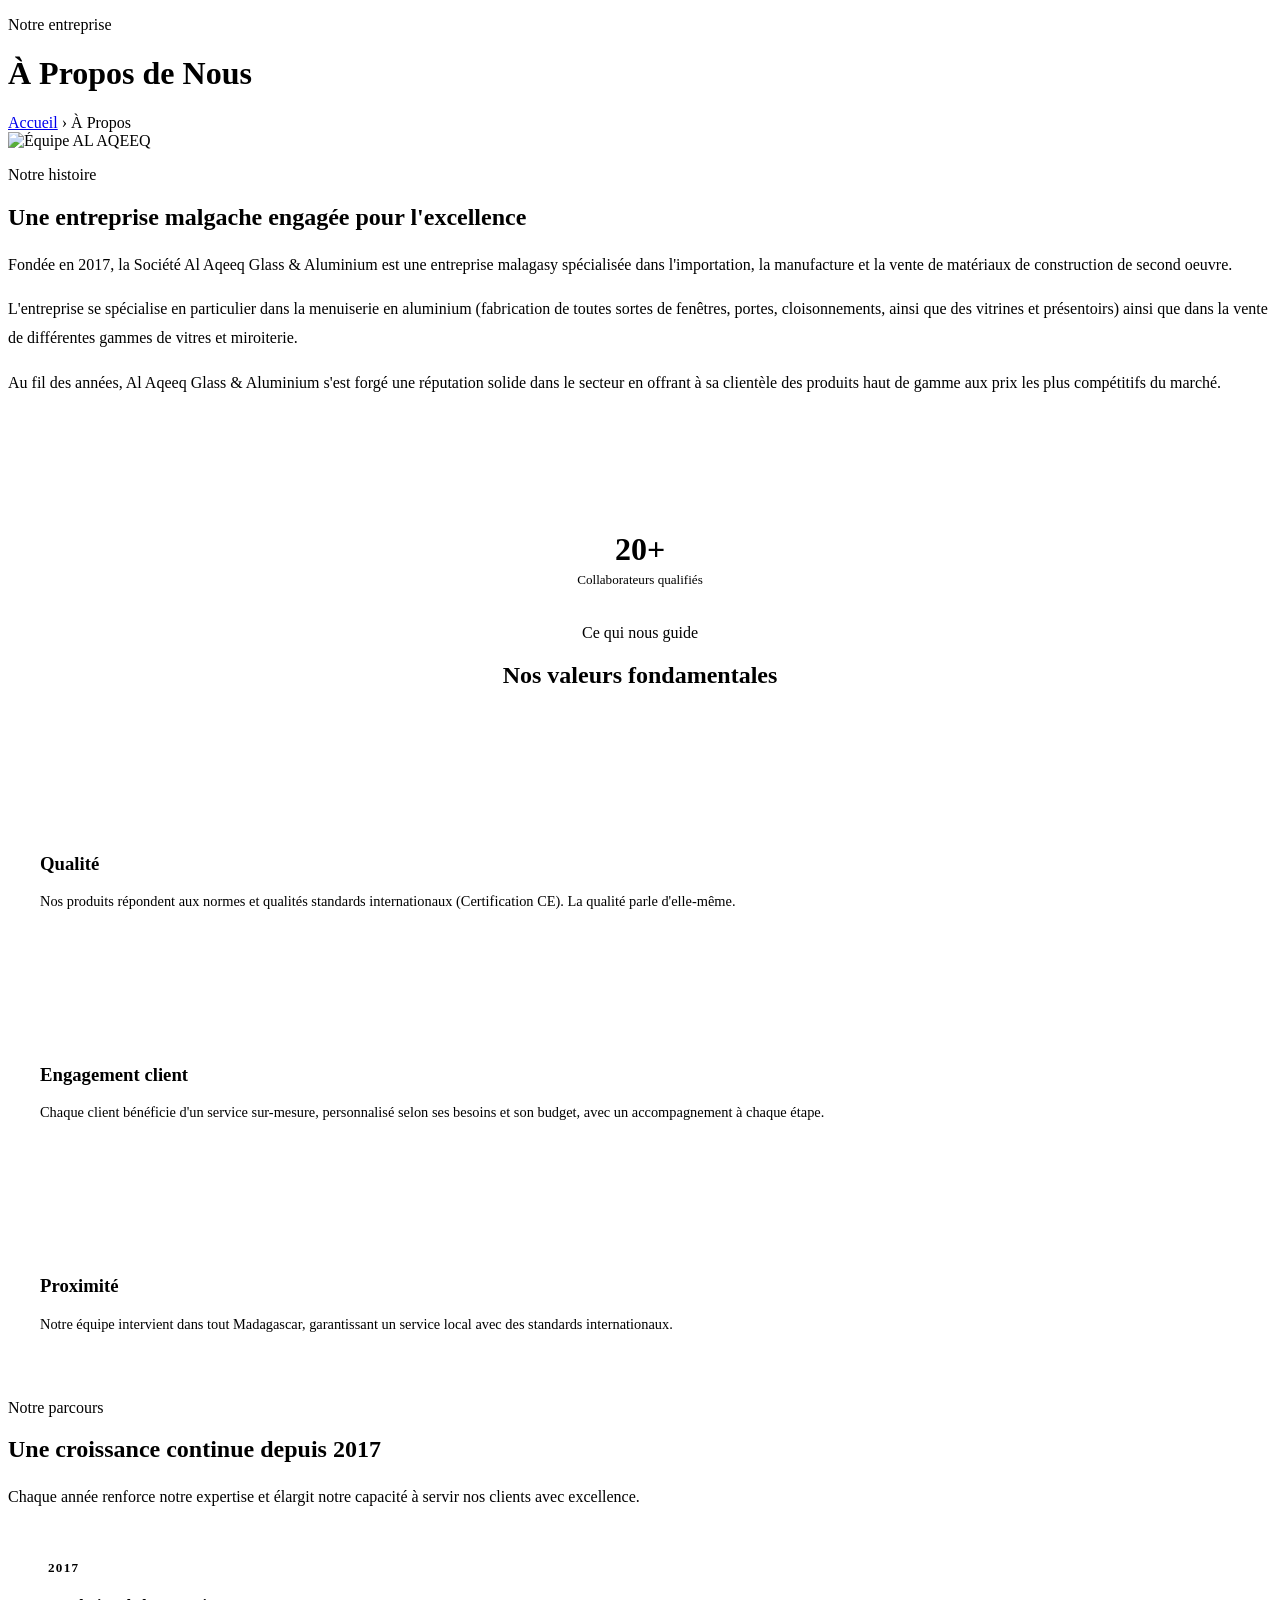
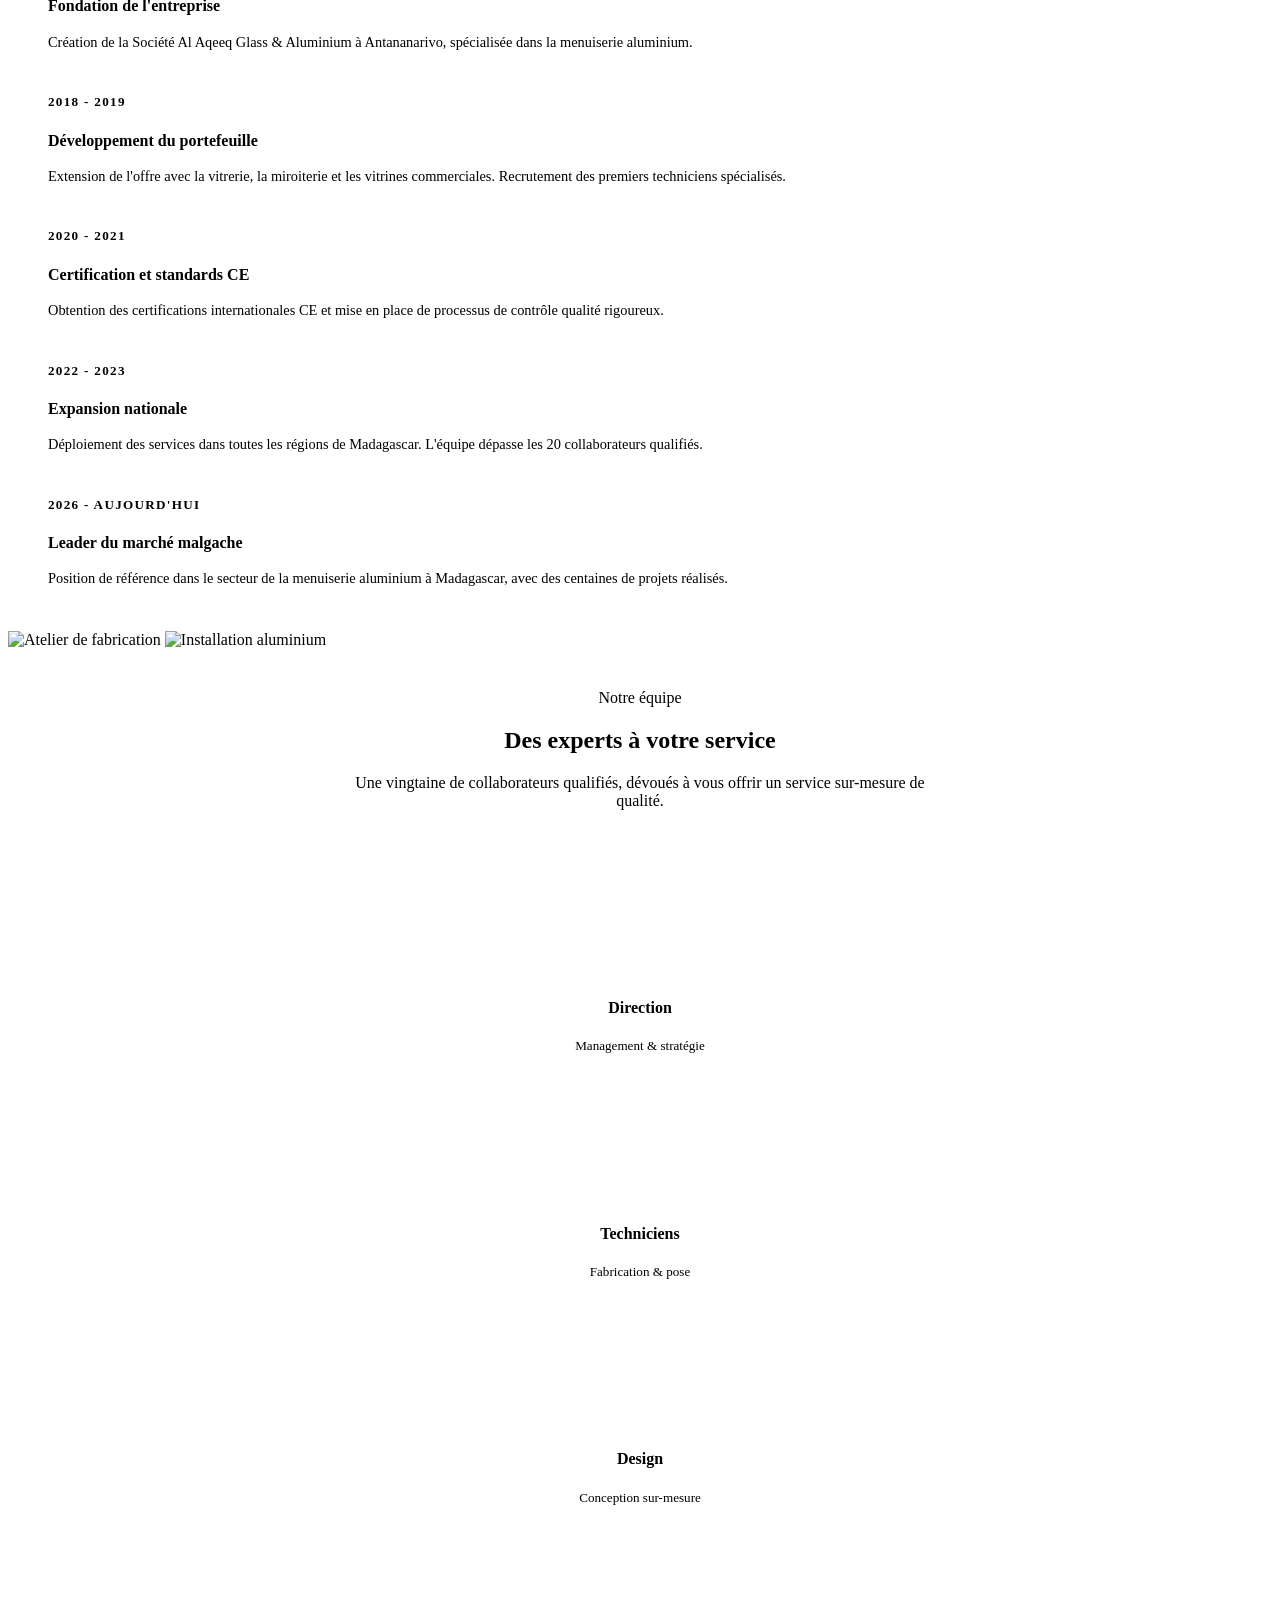
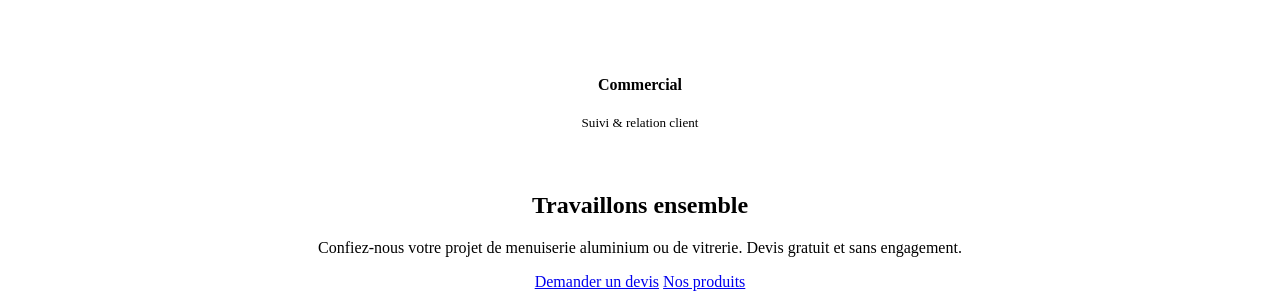
==== apropos.html @ a7a893ad "Add files via upload" ====
<!DOCTYPE html>
<html lang="fr">
<head>
  <meta charset="UTF-8">
  <meta name="viewport" content="width=device-width, initial-scale=1.0">
  <meta name="description" content="AL AQEEQ Glass & Aluminium - Notre histoire, notre équipe et notre expertise depuis 2017 à Madagascar.">
  <title>À Propos - AL AQEEQ Glass & Aluminium</title>
  <link rel="icon" type="image/webp" href="images/logo.webp">
  <style>
    .timeline { position:relative; padding-left: 40px; margin-top: 48px; }
    .timeline::before { content:''; position:absolute; left:12px; top:0; bottom:0; width:2px; background:linear-gradient(to bottom, var(--cyan), var(--navy)); }
    .timeline-item { position:relative; margin-bottom:40px; }
    .timeline-dot { position:absolute; left:-34px; top:4px; width:16px; height:16px; border-radius:50%; background:var(--cyan); border:3px solid var(--white); box-shadow:0 0 0 3px var(--cyan); }
    .timeline-year { font-family:var(--font-main); font-weight:800; font-size:.82rem; color:var(--cyan); letter-spacing:.1em; text-transform:uppercase; margin-bottom:6px; }
    .timeline-h { font-family:var(--font-main); font-weight:700; color:var(--navy); margin-bottom:8px; }
    .timeline-p { font-size:.9rem; color:var(--grey-steel); line-height:1.7; }

    .value-card { background:var(--white); border-radius:var(--r-lg); padding:32px; border:1px solid var(--grey-al); transition:var(--transition); }
    .value-card:hover { transform:translateY(-6px); box-shadow:var(--shadow-lg); border-color:transparent; }
    .value-icon { width:52px; height:52px; border-radius:var(--r-md); background:linear-gradient(135deg,var(--cyan),var(--navy)); display:flex; align-items:center; justify-content:center; margin-bottom:20px; }
    .value-icon svg { width:24px; height:24px; color:white; stroke:white; }

    .team-card { text-align:center; padding:28px 20px; background:var(--white); border-radius:var(--r-lg); border:1px solid var(--grey-al); transition:var(--transition); }
    .team-card:hover { transform:translateY(-6px); box-shadow:var(--shadow-md); }
    .team-avatar { width:80px; height:80px; border-radius:50%; background:linear-gradient(135deg,var(--cyan),var(--navy)); display:flex; align-items:center; justify-content:center; margin:0 auto 16px; }
    .team-avatar svg { width:36px; height:36px; stroke:white; }
  </style>
</head>
<body>
<div id="navbar-placeholder"></div>

<!-- Page Banner -->
<div class="page-banner">
  <div class="container">
    <p class="section-tag" style="color:var(--cyan);">Notre entreprise</p>
    <h1 class="page-banner-title">À Propos de Nous</h1>
    <nav class="breadcrumb" aria-label="Fil d'Ariane">
      <a href="index.html">Accueil</a>
      <span>&#8250;</span>
      <span>À Propos</span>
    </nav>
  </div>
</div>

<!-- Introduction -->
<section class="section section-light">
  <div class="container">
    <div class="about-grid">
      <div data-animate>
        <img
          src="https://images.unsplash.com/photo-1600585154340-be6161a56a0c?w=800&q=80"
          alt="Équipe AL AQEEQ"
          class="about-main-img"
          style="height:460px;object-position:center center;"
        >
      </div>
      <div data-animate data-animate-delay="2">
        <p class="section-tag">Notre histoire</p>
        <h2 class="section-title">Une entreprise malgache engagée pour l'excellence</h2>
        <p style="color:var(--grey-steel);line-height:1.8;margin-bottom:16px;">
          Fondée en 2017, la Société Al Aqeeq Glass &amp; Aluminium est une entreprise malagasy spécialisée dans l'importation, la manufacture et la vente de matériaux de construction de second oeuvre.
        </p>
        <p style="color:var(--grey-steel);line-height:1.8;margin-bottom:16px;">
          L'entreprise se spécialise en particulier dans la menuiserie en aluminium (fabrication de toutes sortes de fenêtres, portes, cloisonnements, ainsi que des vitrines et présentoirs) ainsi que dans la vente de différentes gammes de vitres et miroiterie.
        </p>
        <p style="color:var(--grey-steel);line-height:1.8;">
          Au fil des années, Al Aqeeq Glass &amp; Aluminium s'est forgé une réputation solide dans le secteur en offrant à sa clientèle des produits haut de gamme aux prix les plus compétitifs du marché.
        </p>
        <div class="stats-mini-grid">
          <div style="padding:20px;background:linear-gradient(135deg,var(--cyan),var(--navy));border-radius:var(--r-md);text-align:center;color:white;">
            <div style="font-family:var(--font-main);font-size:2rem;font-weight:800;">2017</div>
            <div style="font-size:.82rem;opacity:.8;margin-top:4px;">Année de création</div>
          </div>
          <div style="padding:20px;background:var(--grey-light);border-radius:var(--r-md);text-align:center;">
            <div style="font-family:var(--font-main);font-size:2rem;font-weight:800;color:var(--navy);">20+</div>
            <div style="font-size:.82rem;color:var(--grey-steel);margin-top:4px;">Collaborateurs qualifiés</div>
          </div>
        </div>
      </div>
    </div>
  </div>
</section>

<!-- Valeurs -->
<section class="section section-white">
  <div class="container">
    <div style="text-align:center;max-width:600px;margin:0 auto 60px;" data-animate>
      <p class="section-tag">Ce qui nous guide</p>
      <h2 class="section-title">Nos valeurs fondamentales</h2>
    </div>
    <div class="values-grid">
      <div class="value-card" data-animate data-animate-delay="1">
        <div class="value-icon">
          <svg viewBox="0 0 24 24" fill="none" stroke-width="2"><path d="M12 22s8-4 8-10V5l-8-3-8 3v7c0 6 8 10 8 10z"/></svg>
        </div>
        <h3 style="font-family:var(--font-main);font-weight:700;color:var(--navy);margin-bottom:10px;">Qualité</h3>
        <p style="font-size:.9rem;color:var(--grey-steel);line-height:1.7;">Nos produits répondent aux normes et qualités standards internationaux (Certification CE). La qualité parle d'elle-même.</p>
      </div>
      <div class="value-card" data-animate data-animate-delay="2">
        <div class="value-icon">
          <svg viewBox="0 0 24 24" fill="none" stroke-width="2"><path d="M17 21v-2a4 4 0 0 0-4-4H5a4 4 0 0 0-4 4v2"/><circle cx="9" cy="7" r="4"/><path d="M23 21v-2a4 4 0 0 0-3-3.87"/><path d="M16 3.13a4 4 0 0 1 0 7.75"/></svg>
        </div>
        <h3 style="font-family:var(--font-main);font-weight:700;color:var(--navy);margin-bottom:10px;">Engagement client</h3>
        <p style="font-size:.9rem;color:var(--grey-steel);line-height:1.7;">Chaque client bénéficie d'un service sur-mesure, personnalisé selon ses besoins et son budget, avec un accompagnement à chaque étape.</p>
      </div>
      <div class="value-card" data-animate data-animate-delay="3">
        <div class="value-icon">
          <svg viewBox="0 0 24 24" fill="none" stroke-width="2"><circle cx="12" cy="12" r="10"/><path d="M2 12h20M12 2a15.3 15.3 0 0 1 4 10 15.3 15.3 0 0 1-4 10 15.3 15.3 0 0 1-4-10 15.3 15.3 0 0 1 4-10z"/></svg>
        </div>
        <h3 style="font-family:var(--font-main);font-weight:700;color:var(--navy);margin-bottom:10px;">Proximité</h3>
        <p style="font-size:.9rem;color:var(--grey-steel);line-height:1.7;">Notre équipe intervient dans tout Madagascar, garantissant un service local avec des standards internationaux.</p>
      </div>
    </div>
  </div>
</section>

<!-- Timeline -->
<section class="section section-light">
  <div class="container">
    <div class="timeline-section-grid">
      <div data-animate>
        <p class="section-tag">Notre parcours</p>
        <h2 class="section-title">Une croissance continue depuis 2017</h2>
        <p style="color:var(--grey-steel);line-height:1.8;">Chaque année renforce notre expertise et élargit notre capacité à servir nos clients avec excellence.</p>
        <div class="timeline">
          <div class="timeline-item">
            <div class="timeline-dot"></div>
            <p class="timeline-year">2017</p>
            <h4 class="timeline-h">Fondation de l'entreprise</h4>
            <p class="timeline-p">Création de la Société Al Aqeeq Glass &amp; Aluminium à Antananarivo, spécialisée dans la menuiserie aluminium.</p>
          </div>
          <div class="timeline-item">
            <div class="timeline-dot"></div>
            <p class="timeline-year">2018 - 2019</p>
            <h4 class="timeline-h">Développement du portefeuille</h4>
            <p class="timeline-p">Extension de l'offre avec la vitrerie, la miroiterie et les vitrines commerciales. Recrutement des premiers techniciens spécialisés.</p>
          </div>
          <div class="timeline-item">
            <div class="timeline-dot"></div>
            <p class="timeline-year">2020 - 2021</p>
            <h4 class="timeline-h">Certification et standards CE</h4>
            <p class="timeline-p">Obtention des certifications internationales CE et mise en place de processus de contrôle qualité rigoureux.</p>
          </div>
          <div class="timeline-item">
            <div class="timeline-dot"></div>
            <p class="timeline-year">2022 - 2023</p>
            <h4 class="timeline-h">Expansion nationale</h4>
            <p class="timeline-p">Déploiement des services dans toutes les régions de Madagascar. L'équipe dépasse les 20 collaborateurs qualifiés.</p>
          </div>
          <div class="timeline-item">
            <div class="timeline-dot" style="background:var(--orange);box-shadow:0 0 0 3px var(--orange);"></div>
            <p class="timeline-year">2026 - Aujourd'hui</p>
            <h4 class="timeline-h">Leader du marché malgache</h4>
            <p class="timeline-p">Position de référence dans le secteur de la menuiserie aluminium à Madagascar, avec des centaines de projets réalisés.</p>
          </div>
        </div>
      </div>
      <div data-animate data-animate-delay="2">
        <img
          src="https://images.unsplash.com/photo-1600607687939-ce8a6c25118c?w=800&q=80"
          alt="Atelier de fabrication"
          style="width:100%;height:400px;object-fit:cover;border-radius:var(--r-lg);box-shadow:var(--shadow-lg);margin-bottom:24px;"
        >
        <img
          src="https://images.unsplash.com/photo-1603796846097-bee99e4a601f?w=800&q=80"
          alt="Installation aluminium"
          style="width:100%;height:280px;object-fit:cover;border-radius:var(--r-lg);box-shadow:var(--shadow-lg);"
        >
      </div>
    </div>
  </div>
</section>

<!-- Team -->
<section class="section section-white">
  <div class="container">
    <div style="text-align:center;max-width:600px;margin:0 auto 60px;" data-animate>
      <p class="section-tag">Notre équipe</p>
      <h2 class="section-title">Des experts à votre service</h2>
      <p class="section-sub" style="margin:0 auto;">Une vingtaine de collaborateurs qualifiés, dévoués à vous offrir un service sur-mesure de qualité.</p>
    </div>
    <div class="team-grid">
      <div class="team-card" data-animate data-animate-delay="1">
        <div class="team-avatar"><svg viewBox="0 0 24 24" fill="none" stroke-width="2"><circle cx="12" cy="8" r="4"/><path d="M4 20c0-4 3.6-7 8-7s8 3 8 7"/></svg></div>
        <h4 style="font-family:var(--font-main);font-weight:700;color:var(--navy);">Direction</h4>
        <p style="font-size:.82rem;color:var(--grey-steel);">Management &amp; stratégie</p>
      </div>
      <div class="team-card" data-animate data-animate-delay="2">
        <div class="team-avatar" style="background:linear-gradient(135deg,var(--orange),#e06f00);"><svg viewBox="0 0 24 24" fill="none" stroke="white" stroke-width="2"><rect x="2" y="3" width="20" height="14" rx="2"/><line x1="8" y1="21" x2="16" y2="21"/><line x1="12" y1="17" x2="12" y2="21"/></svg></div>
        <h4 style="font-family:var(--font-main);font-weight:700;color:var(--navy);">Techniciens</h4>
        <p style="font-size:.82rem;color:var(--grey-steel);">Fabrication &amp; pose</p>
      </div>
      <div class="team-card" data-animate data-animate-delay="3">
        <div class="team-avatar" style="background:linear-gradient(135deg,var(--gold),#d9a200);"><svg viewBox="0 0 24 24" fill="none" stroke="white" stroke-width="2"><path d="M12 20h9"/><path d="M16.5 3.5a2.121 2.121 0 0 1 3 3L7 19l-4 1 1-4L16.5 3.5z"/></svg></div>
        <h4 style="font-family:var(--font-main);font-weight:700;color:var(--navy);">Design</h4>
        <p style="font-size:.82rem;color:var(--grey-steel);">Conception sur-mesure</p>
      </div>
      <div class="team-card" data-animate data-animate-delay="4">
        <div class="team-avatar" style="background:linear-gradient(135deg,var(--mint),#5cc9a7);"><svg viewBox="0 0 24 24" fill="none" stroke="white" stroke-width="2.5" stroke-linecap="round" stroke-linejoin="round"><path d="M20 21v-2a4 4 0 0 0-4-4H8a4 4 0 0 0-4 4v2"/><circle cx="12" cy="7" r="4"/><polyline points="16 11 18 13 22 9"/></svg></div>
        <h4 style="font-family:var(--font-main);font-weight:700;color:var(--navy);">Commercial</h4>
        <p style="font-size:.82rem;color:var(--grey-steel);">Suivi &amp; relation client</p>
      </div>
    </div>
  </div>
</section>

<!-- CTA -->
<div class="cta-band">
  <div class="container" style="text-align:center;">
    <h2 class="cta-title" data-animate>Travaillons ensemble</h2>
    <p class="cta-sub" data-animate>Confiez-nous votre projet de menuiserie aluminium ou de vitrerie. Devis gratuit et sans engagement.</p>
    <div class="cta-actions" data-animate>
      <a href="contact.html" class="btn btn-primary">Demander un devis</a>
      <a href="produits.html" class="btn btn-outline-dark">Nos produits</a>
    </div>
  </div>
</div>

<div id="footer-placeholder"></div>

  <script>
/* ============================================================
   AL AQEEQ - Nav & Footer Injection v2
   ============================================================ */

/* SVG icons for WhatsApp social */
const WA_ICON = `<svg viewBox="0 0 24 24"><path d="M17.472 14.382c-.297-.149-1.758-.867-2.03-.967-.273-.099-.471-.148-.67.15-.197.297-.767.966-.94 1.164-.173.199-.347.223-.644.075-.297-.15-1.255-.463-2.39-1.475-.883-.788-1.48-1.761-1.653-2.059-.173-.297-.018-.458.13-.606.134-.133.298-.347.446-.52.149-.174.198-.298.298-.497.099-.198.05-.371-.025-.52-.075-.149-.669-1.612-.916-2.207-.242-.579-.487-.5-.669-.51-.173-.008-.371-.01-.57-.01-.198 0-.52.074-.792.372-.272.297-1.04 1.016-1.04 2.479 0 1.462 1.065 2.875 1.213 3.074.149.198 2.096 3.2 5.077 4.487.709.306 1.262.489 1.694.625.712.227 1.36.195 1.871.118.571-.085 1.758-.719 2.006-1.413.248-.694.248-1.289.173-1.413-.074-.124-.272-.198-.57-.347m-5.421 7.403h-.004a9.87 9.87 0 0 1-5.031-1.378l-.361-.214-3.741.982.998-3.648-.235-.374a9.86 9.86 0 0 1-1.51-5.26c.001-5.45 4.436-9.884 9.888-9.884 2.64 0 5.122 1.03 6.988 2.898a9.825 9.825 0 0 1 2.893 6.994c-.003 5.45-4.437 9.884-9.885 9.884m8.413-18.297A11.815 11.815 0 0 0 12.05 0C5.495 0 .16 5.335.157 11.892c0 2.096.547 4.142 1.588 5.945L.057 24l6.305-1.654a11.882 11.882 0 0 0 5.683 1.448h.005c6.554 0 11.89-5.335 11.893-11.893a11.821 11.821 0 0 0-3.48-8.413z"/></svg>`;

const NAV_HTML = `
<nav class="navbar transparent">
  <div class="nav-inner">
    <a href="index.html" class="nav-logo">
      <img src="images/logo.webp" alt="Al Aqeeq" onerror="this.style.display='none'">
      
    </a>
    <ul class="nav-links">
      <li><a href="index.html">Accueil</a></li>
      <li><a href="apropos.html">À Propos</a></li>
      <li><a href="produits.html">Produits &amp; Services</a></li>
      <li><a href="realisations.html">Réalisations</a></li>
      <li><a href="conseils.html">Nos Conseils</a></li>
      <li><a href="contact.html" class="nav-devis">Devis Gratuit</a></li>
    </ul>
    <button class="nav-hamburger" aria-label="Ouvrir le menu">
      <span></span><span></span><span></span>
    </button>
  </div>
</nav>

<div class="mobile-menu">
  <button class="mobile-menu-close" aria-label="Fermer">&times;</button>
  <a href="index.html">Accueil</a>
  <a href="apropos.html">À Propos</a>
  <a href="produits.html">Produits &amp; Services</a>
  <a href="realisations.html">Réalisations</a>
  <a href="conseils.html">Nos Conseils</a>
  <a href="contact.html">Contact &amp; Devis</a>
</div>`;

const FOOTER_HTML = `
<footer>
  <div class="container">
    <div class="footer-grid">
      <div>
        <div class="footer-logo-wrap">
          <img src="images/logo.webp" alt="Al Aqeeq" onerror="this.style.display='none'">
          <div class="footer-brand">AL AQEEQ<small>GLASS &amp; ALUMINIUM</small></div>
        </div>
        <p class="footer-desc">La qualité parle d'elle-même. Spécialiste malgache de la menuiserie aluminium et de la vitrerie depuis 2017. Certification CE.</p>
        <div class="social-row">
          <a href="https://web.facebook.com/profile.php?id=61560623292780" target="_blank" class="social-ico social-fb" aria-label="Facebook">
            <svg viewBox="0 0 24 24" fill="white" width="18" height="18"><path d="M18 2h-3a5 5 0 0 0-5 5v3H7v4h3v8h4v-8h3l1-4h-4V7a1 1 0 0 1 1-1h3z"/></svg>
          </a>
          <a href="https://www.instagram.com/alaqeeq110/" target="_blank" class="social-ico social-ig" aria-label="Instagram">
            <svg viewBox="0 0 24 24" fill="none" stroke="white" stroke-width="2" width="18" height="18"><rect x="2" y="2" width="20" height="20" rx="5"/><circle cx="12" cy="12" r="4"/><circle cx="17.5" cy="6.5" r="1" fill="white"/></svg>
          </a>
          <a href="https://wa.me/261340223002" target="_blank" class="social-ico social-wa" aria-label="WhatsApp">
            ${WA_ICON}
          </a>
        </div>
      </div>
      <div>
        <p class="footer-h">Navigation</p>
        <ul class="footer-links">
          <li><a href="index.html">Accueil</a></li>
          <li><a href="apropos.html">À Propos</a></li>
          <li><a href="produits.html">Produits &amp; Services</a></li>
          <li><a href="realisations.html">Réalisations</a></li>
          <li><a href="conseils.html">Nos Conseils</a></li>
          <li><a href="contact.html">Contact &amp; Devis</a></li>
        </ul>
      </div>
      <div>
        <p class="footer-h">Nos Spécialités</p>
        <ul class="footer-links">
          <li><a href="produits.html">Fenêtres Aluminium</a></li>
          <li><a href="produits.html">Portes Aluminium</a></li>
          <li><a href="produits.html">Vitrerie &amp; Miroiterie</a></li>
          <li><a href="produits.html">Vitrines Commerciales</a></li>
          <li><a href="produits.html">Garde-corps &amp; Rampes</a></li>
          <li><a href="produits.html">Grilles &amp; Cloisons</a></li>
        </ul>
      </div>
      <div>
        <p class="footer-h">Contact</p>
        <ul class="footer-links">
          <li><a href="tel:+261340223002">034 02 230 02 (WhatsApp)</a></li>
          <li><a href="tel:+261389860802">038 98 608 02</a></li>
          <li><a href="mailto:alaqeeqglass@gmail.com">alaqeeqglass@gmail.com</a></li>
          <li style="color:rgba(255,255,255,.35);font-size:.84rem;margin-top:10px;line-height:1.6;">Saify Park, Anosizato<br>Entrepôt A3 - Antananarivo</li>
        </ul>
      </div>
    </div>
    <div class="footer-bottom">
      <span>&copy; 2026 AL AQEEQ Glass &amp; Aluminium. Tous droits réservés.</span>
      <span>Certification <strong style="color:#00B7F1">CE</strong> - Qualité Internationale</span>
    </div>
  </div>
</footer>

<a href="https://wa.me/261340223002" target="_blank" class="wa-fab" aria-label="WhatsApp">
  ${WA_ICON}
</a>`;

document.addEventListener('DOMContentLoaded', () => {
  const navTarget    = document.getElementById('navbar-placeholder');
  const footerTarget = document.getElementById('footer-placeholder');
  if (navTarget)    navTarget.innerHTML    = NAV_HTML;
  if (footerTarget) footerTarget.innerHTML = FOOTER_HTML;

  /* Navbar scroll */
  const navbar = document.querySelector('.navbar');
  if (navbar) {
    const onScroll = () => {
      const s = window.scrollY > 50;
      navbar.classList.toggle('scrolled', s);
      navbar.classList.toggle('transparent', !s);
    };
    window.addEventListener('scroll', onScroll, {passive:true});
    onScroll();
  }

  /* Active link */
  const page = window.location.pathname.split('/').pop() || 'index.html';
  document.querySelectorAll('.nav-links a').forEach(a => {
    if (a.getAttribute('href') === page) a.classList.add('active');
  });

  /* Mobile menu */
  const ham   = document.querySelector('.nav-hamburger');
  const mob   = document.querySelector('.mobile-menu');
  const close = document.querySelector('.mobile-menu-close');
  if (ham && mob) {
    ham.addEventListener('click', () => { mob.classList.add('open'); document.body.style.overflow='hidden'; });
    const closeMenu = () => { mob.classList.remove('open'); document.body.style.overflow=''; };
    close?.addEventListener('click', closeMenu);
    mob.querySelectorAll('a').forEach(a => a.addEventListener('click', closeMenu));
  }

  /* Hero bg parallax load */
  const hero = document.querySelector('.hero');
  if (hero) setTimeout(() => hero.classList.add('loaded'), 100);

  /* Scroll animations */
  const els = document.querySelectorAll('[data-animate]');
  if (els.length) {
    const io = new IntersectionObserver(entries => {
      entries.forEach(e => { if (e.isIntersecting) e.target.classList.add('visible'); });
    }, {threshold: 0.1});
    els.forEach(el => io.observe(el));
  }

  /* Counter animation */
  const counters = document.querySelectorAll('[data-count]');
  if (counters.length) {
    const co = new IntersectionObserver(entries => {
      entries.forEach(e => {
        if (e.isIntersecting && !e.target.dataset.done) {
          e.target.dataset.done = '1';
          const target = +e.target.dataset.count;
          const suffix = e.target.dataset.suffix || '';
          let start = 0; const dur = 1600;
          const t0 = performance.now();
          const tick = (now) => {
            const p = Math.min((now - t0) / dur, 1);
            const ease = 1 - Math.pow(1 - p, 3);
            e.target.textContent = Math.floor(ease * target) + suffix;
            if (p < 1) requestAnimationFrame(tick);
          };
          requestAnimationFrame(tick);
        }
      });
    }, {threshold: 0.5});
    counters.forEach(el => co.observe(el));
  }
});


/* ── main.js ── */
/* ============================================================
   AL AQEEQ - Main JS v2
   ============================================================ */

/* Gallery filter */
document.querySelectorAll('.filter-btn').forEach(btn => {
  btn.addEventListener('click', () => {
    document.querySelectorAll('.filter-btn').forEach(b => b.classList.remove('active'));
    btn.classList.add('active');
    const cat = btn.dataset.filter;
    document.querySelectorAll('.gallery-item').forEach(item => {
      const show = cat === 'all' || item.dataset.cat === cat;
      item.style.transition = 'opacity .3s, transform .3s';
      if (show) {
        item.style.display = '';
        requestAnimationFrame(() => { item.style.opacity='1'; item.style.transform='scale(1)'; });
      } else {
        item.style.opacity='0'; item.style.transform='scale(.97)';
        setTimeout(() => { if (item.style.opacity==='0') item.style.display='none'; }, 310);
      }
    });
  });
});

/* Lightbox */
const lightbox = document.querySelector('.lightbox');
const lbImg    = lightbox?.querySelector('img');
const galleryItems = [...document.querySelectorAll('.gallery-item')];
let lbIndex = 0;

galleryItems.forEach((item, i) => {
  item.addEventListener('click', () => {
    lbIndex = i;
    if (lbImg) lbImg.src = item.querySelector('img').src;
    lightbox?.classList.add('open');
    document.body.style.overflow = 'hidden';
  });
});

if (lightbox) {
  lightbox.querySelector('.lightbox-close')?.addEventListener('click', closeLb);
  lightbox.querySelector('.lb-prev')?.addEventListener('click', () => navigate(-1));
  lightbox.querySelector('.lb-next')?.addEventListener('click', () => navigate(1));
  lightbox.addEventListener('click', e => { if (e.target === lightbox) closeLb(); });
  document.addEventListener('keydown', e => {
    if (!lightbox.classList.contains('open')) return;
    if (e.key === 'Escape') closeLb();
    if (e.key === 'ArrowLeft') navigate(-1);
    if (e.key === 'ArrowRight') navigate(1);
  });
}

function closeLb() {
  lightbox?.classList.remove('open');
  document.body.style.overflow = '';
}
function navigate(dir) {
  const visible = galleryItems.filter(i => i.style.display !== 'none');
  const idx = visible.indexOf(galleryItems[lbIndex]);
  const next = (idx + dir + visible.length) % visible.length;
  lbIndex = galleryItems.indexOf(visible[next]);
  if (lbImg) lbImg.src = visible[next].querySelector('img').src;
}

/* Devis form → WhatsApp */
const devisForm = document.getElementById('devisForm');
if (devisForm) {
  devisForm.addEventListener('submit', e => {
    e.preventDefault();
    const g = name => devisForm.querySelector(`[name="${name}"]`)?.value || '';
    const text = [
      'Bonjour AL AQEEQ Glass & Aluminium,',
      '',
      'Je souhaite recevoir un devis :',
      '',
      `Nom : ${g('nom')}`,
      `Téléphone : ${g('tel')}`,
      `Email : ${g('email')}`,
      `Service : ${g('service')}`,
      `Surface : ${g('surface')}`,
      `Ville : ${g('ville')}`,
      '',
      `Détails : ${g('message')}`,
    ].join('
');
    window.open(`https://wa.me/261340223002?text=${encodeURIComponent(text)}`, '_blank');
    const msg = document.getElementById('successMsg');
    if (msg) msg.style.display = 'block';
    devisForm.reset();
  });
}

/* FAQ accordion */
document.querySelectorAll('.faq-question').forEach(q => {
  q.addEventListener('click', () => {
    const item = q.parentElement;
    const wasOpen = item.classList.contains('open');
    document.querySelectorAll('.faq-item').forEach(i => i.classList.remove('open'));
    if (!wasOpen) item.classList.add('open');
  });
});

/* Smooth anchor scroll */
document.querySelectorAll('a[href^="#"]').forEach(a => {
  a.addEventListener('click', e => {
    const t = document.querySelector(a.getAttribute('href'));
    if (t) { e.preventDefault(); t.scrollIntoView({behavior:'smooth'}); }
  });
});

  </script>
</body>
</html>
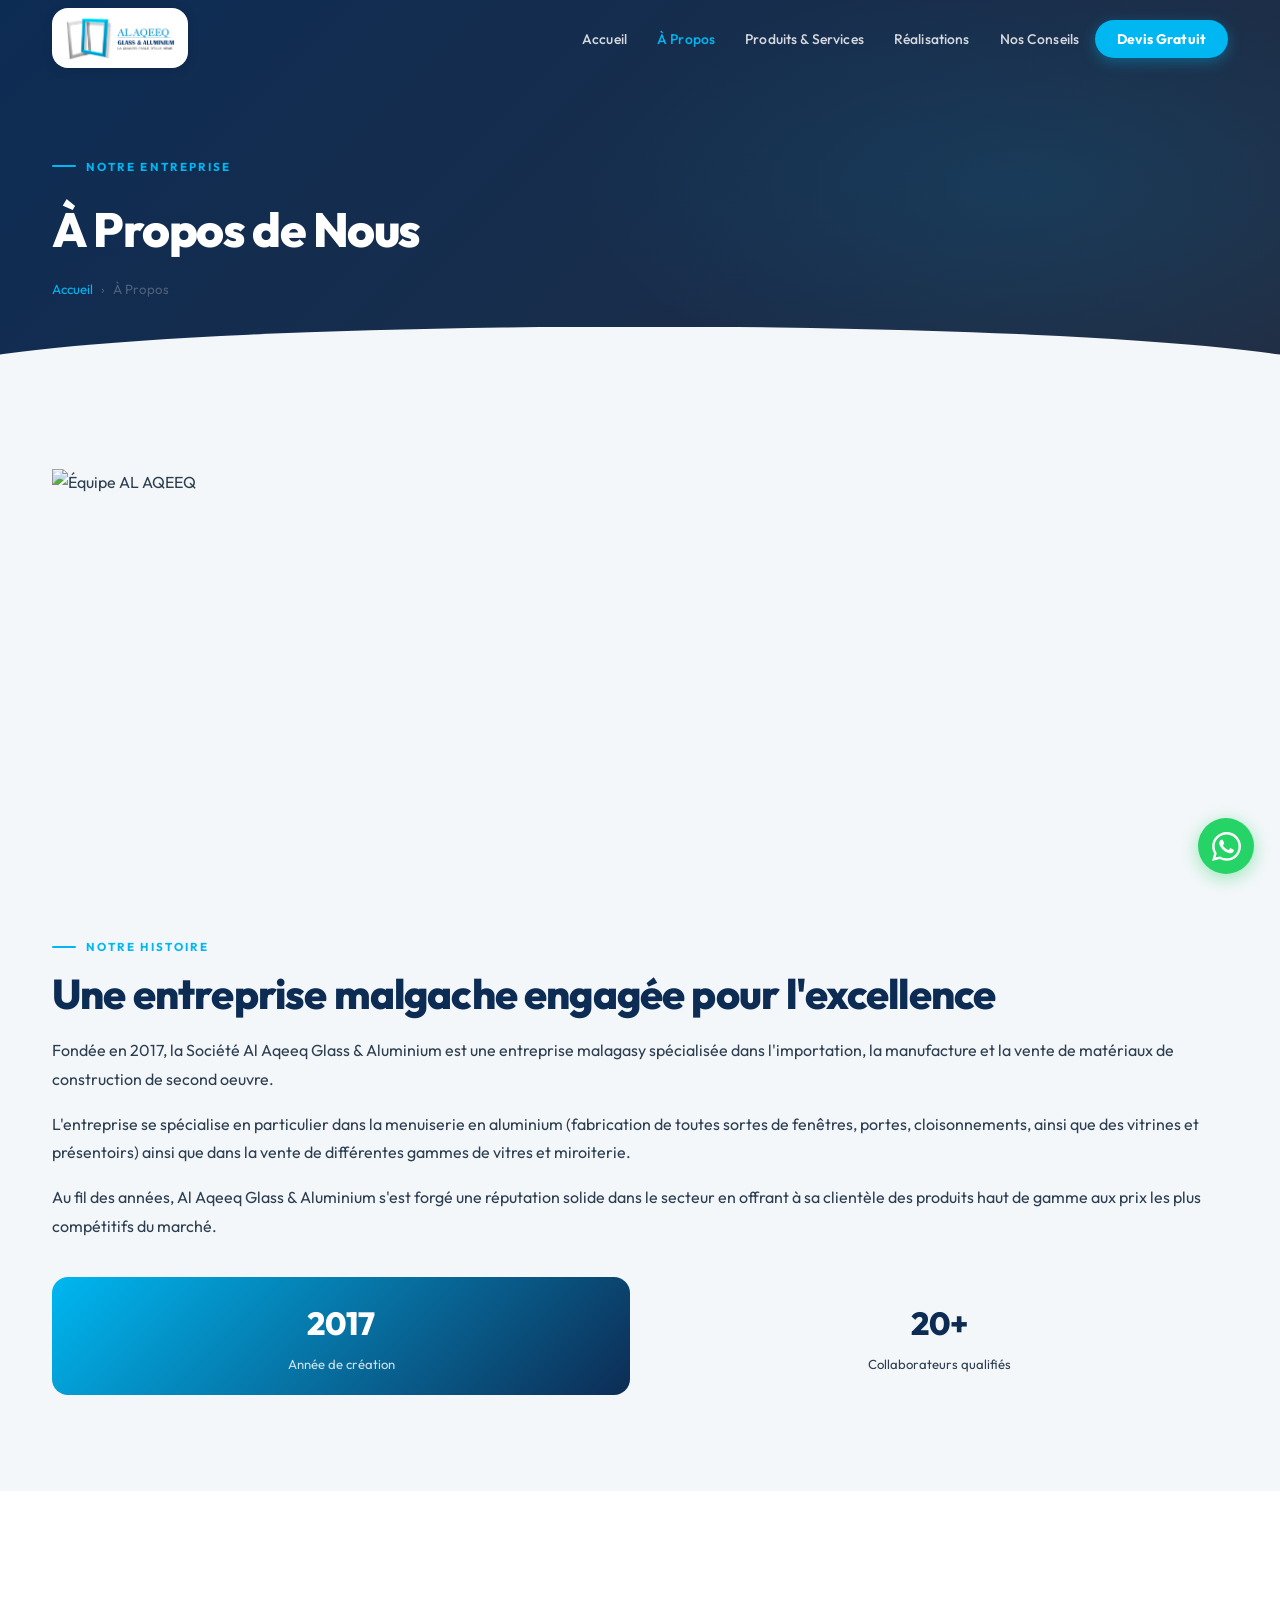
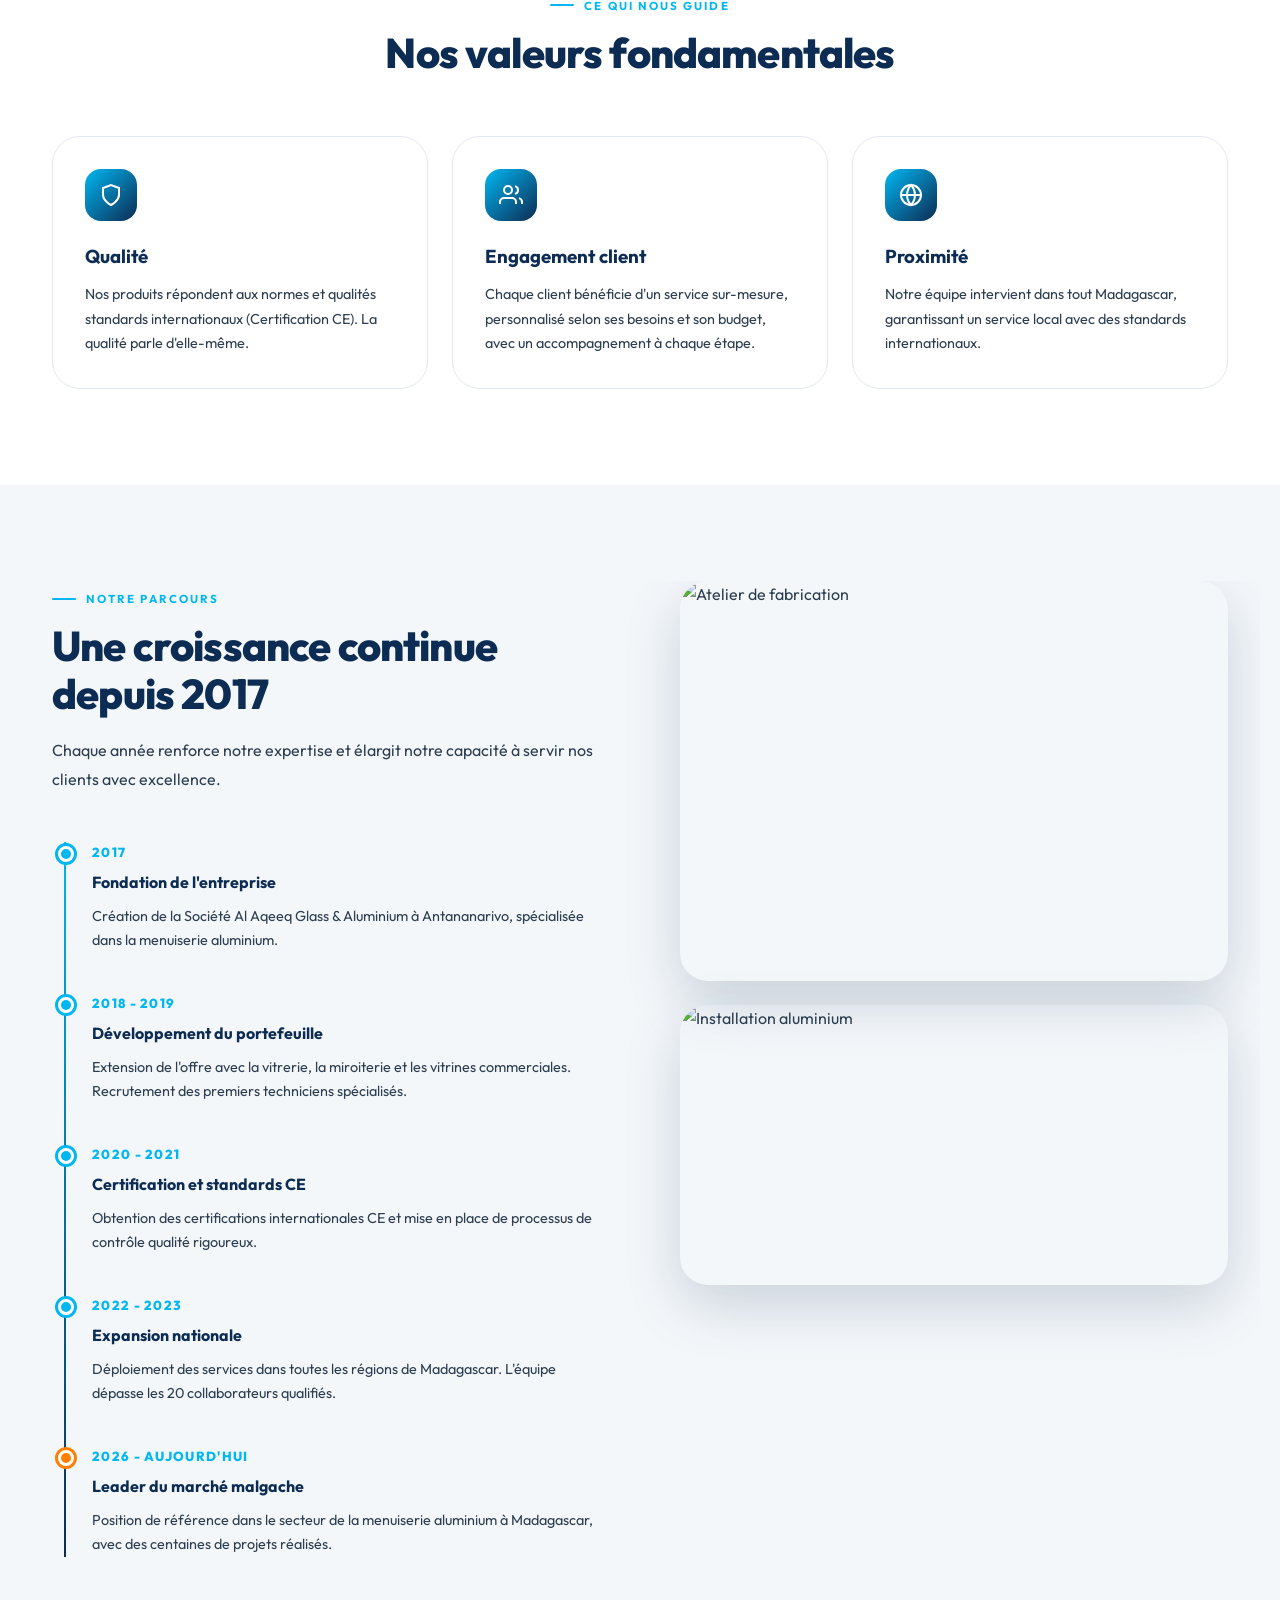
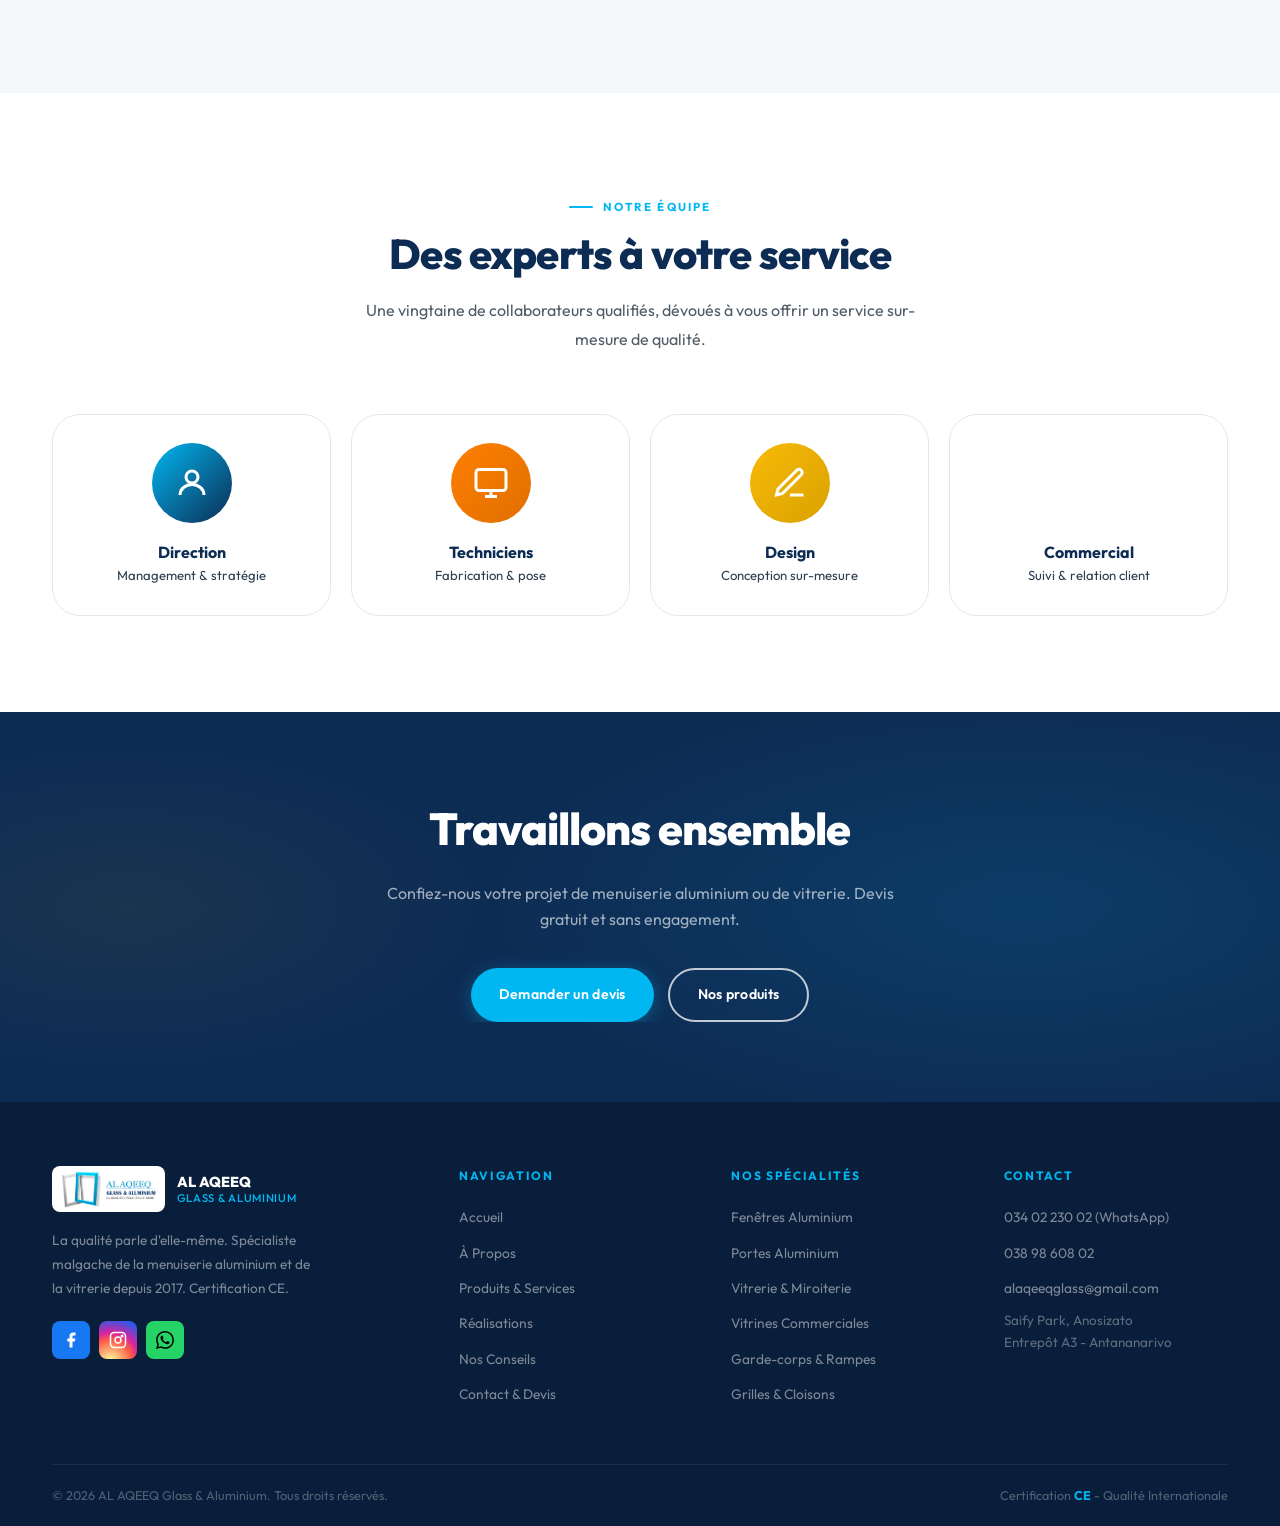
==== commit 48bf3f1f: "Add files via upload" ====
--- a/apropos.html
+++ b/apropos.html
@@ -6,8 +6,9 @@
   <meta name="description" content="AL AQEEQ Glass & Aluminium - Notre histoire, notre équipe et notre expertise depuis 2017 à Madagascar.">
   <title>À Propos - AL AQEEQ Glass & Aluminium</title>
   <link rel="icon" type="image/webp" href="images/logo.webp">
+  <link rel="stylesheet" href="css/main.css">
   <style>
-    .timeline { position:relative; padding-left: 40px; margin-top: 48px; }
+.timeline { position:relative; padding-left: 40px; margin-top: 48px; }
     .timeline::before { content:''; position:absolute; left:12px; top:0; bottom:0; width:2px; background:linear-gradient(to bottom, var(--cyan), var(--navy)); }
     .timeline-item { position:relative; margin-bottom:40px; }
     .timeline-dot { position:absolute; left:-34px; top:4px; width:16px; height:16px; border-radius:50%; background:var(--cyan); border:3px solid var(--white); box-shadow:0 0 0 3px var(--cyan); }
@@ -162,7 +163,7 @@
           style="width:100%;height:400px;object-fit:cover;border-radius:var(--r-lg);box-shadow:var(--shadow-lg);margin-bottom:24px;"
         >
         <img
-          src="https://images.unsplash.com/photo-1603796846097-bee99e4a601f?w=800&q=80"
+          src="images/vitreriea.webp"
           alt="Installation aluminium"
           style="width:100%;height:280px;object-fit:cover;border-radius:var(--r-lg);box-shadow:var(--shadow-lg);"
         >
@@ -218,295 +219,7 @@
 
 <div id="footer-placeholder"></div>
 
-  <script>
-/* ============================================================
-   AL AQEEQ - Nav & Footer Injection v2
-   ============================================================ */
-
-/* SVG icons for WhatsApp social */
-const WA_ICON = `<svg viewBox="0 0 24 24"><path d="M17.472 14.382c-.297-.149-1.758-.867-2.03-.967-.273-.099-.471-.148-.67.15-.197.297-.767.966-.94 1.164-.173.199-.347.223-.644.075-.297-.15-1.255-.463-2.39-1.475-.883-.788-1.48-1.761-1.653-2.059-.173-.297-.018-.458.13-.606.134-.133.298-.347.446-.52.149-.174.198-.298.298-.497.099-.198.05-.371-.025-.52-.075-.149-.669-1.612-.916-2.207-.242-.579-.487-.5-.669-.51-.173-.008-.371-.01-.57-.01-.198 0-.52.074-.792.372-.272.297-1.04 1.016-1.04 2.479 0 1.462 1.065 2.875 1.213 3.074.149.198 2.096 3.2 5.077 4.487.709.306 1.262.489 1.694.625.712.227 1.36.195 1.871.118.571-.085 1.758-.719 2.006-1.413.248-.694.248-1.289.173-1.413-.074-.124-.272-.198-.57-.347m-5.421 7.403h-.004a9.87 9.87 0 0 1-5.031-1.378l-.361-.214-3.741.982.998-3.648-.235-.374a9.86 9.86 0 0 1-1.51-5.26c.001-5.45 4.436-9.884 9.888-9.884 2.64 0 5.122 1.03 6.988 2.898a9.825 9.825 0 0 1 2.893 6.994c-.003 5.45-4.437 9.884-9.885 9.884m8.413-18.297A11.815 11.815 0 0 0 12.05 0C5.495 0 .16 5.335.157 11.892c0 2.096.547 4.142 1.588 5.945L.057 24l6.305-1.654a11.882 11.882 0 0 0 5.683 1.448h.005c6.554 0 11.89-5.335 11.893-11.893a11.821 11.821 0 0 0-3.48-8.413z"/></svg>`;
-
-const NAV_HTML = `
-<nav class="navbar transparent">
-  <div class="nav-inner">
-    <a href="index.html" class="nav-logo">
-      <img src="images/logo.webp" alt="Al Aqeeq" onerror="this.style.display='none'">
-      
-    </a>
-    <ul class="nav-links">
-      <li><a href="index.html">Accueil</a></li>
-      <li><a href="apropos.html">À Propos</a></li>
-      <li><a href="produits.html">Produits &amp; Services</a></li>
-      <li><a href="realisations.html">Réalisations</a></li>
-      <li><a href="conseils.html">Nos Conseils</a></li>
-      <li><a href="contact.html" class="nav-devis">Devis Gratuit</a></li>
-    </ul>
-    <button class="nav-hamburger" aria-label="Ouvrir le menu">
-      <span></span><span></span><span></span>
-    </button>
-  </div>
-</nav>
-
-<div class="mobile-menu">
-  <button class="mobile-menu-close" aria-label="Fermer">&times;</button>
-  <a href="index.html">Accueil</a>
-  <a href="apropos.html">À Propos</a>
-  <a href="produits.html">Produits &amp; Services</a>
-  <a href="realisations.html">Réalisations</a>
-  <a href="conseils.html">Nos Conseils</a>
-  <a href="contact.html">Contact &amp; Devis</a>
-</div>`;
-
-const FOOTER_HTML = `
-<footer>
-  <div class="container">
-    <div class="footer-grid">
-      <div>
-        <div class="footer-logo-wrap">
-          <img src="images/logo.webp" alt="Al Aqeeq" onerror="this.style.display='none'">
-          <div class="footer-brand">AL AQEEQ<small>GLASS &amp; ALUMINIUM</small></div>
-        </div>
-        <p class="footer-desc">La qualité parle d'elle-même. Spécialiste malgache de la menuiserie aluminium et de la vitrerie depuis 2017. Certification CE.</p>
-        <div class="social-row">
-          <a href="https://web.facebook.com/profile.php?id=61560623292780" target="_blank" class="social-ico social-fb" aria-label="Facebook">
-            <svg viewBox="0 0 24 24" fill="white" width="18" height="18"><path d="M18 2h-3a5 5 0 0 0-5 5v3H7v4h3v8h4v-8h3l1-4h-4V7a1 1 0 0 1 1-1h3z"/></svg>
-          </a>
-          <a href="https://www.instagram.com/alaqeeq110/" target="_blank" class="social-ico social-ig" aria-label="Instagram">
-            <svg viewBox="0 0 24 24" fill="none" stroke="white" stroke-width="2" width="18" height="18"><rect x="2" y="2" width="20" height="20" rx="5"/><circle cx="12" cy="12" r="4"/><circle cx="17.5" cy="6.5" r="1" fill="white"/></svg>
-          </a>
-          <a href="https://wa.me/261340223002" target="_blank" class="social-ico social-wa" aria-label="WhatsApp">
-            ${WA_ICON}
-          </a>
-        </div>
-      </div>
-      <div>
-        <p class="footer-h">Navigation</p>
-        <ul class="footer-links">
-          <li><a href="index.html">Accueil</a></li>
-          <li><a href="apropos.html">À Propos</a></li>
-          <li><a href="produits.html">Produits &amp; Services</a></li>
-          <li><a href="realisations.html">Réalisations</a></li>
-          <li><a href="conseils.html">Nos Conseils</a></li>
-          <li><a href="contact.html">Contact &amp; Devis</a></li>
-        </ul>
-      </div>
-      <div>
-        <p class="footer-h">Nos Spécialités</p>
-        <ul class="footer-links">
-          <li><a href="produits.html">Fenêtres Aluminium</a></li>
-          <li><a href="produits.html">Portes Aluminium</a></li>
-          <li><a href="produits.html">Vitrerie &amp; Miroiterie</a></li>
-          <li><a href="produits.html">Vitrines Commerciales</a></li>
-          <li><a href="produits.html">Garde-corps &amp; Rampes</a></li>
-          <li><a href="produits.html">Grilles &amp; Cloisons</a></li>
-        </ul>
-      </div>
-      <div>
-        <p class="footer-h">Contact</p>
-        <ul class="footer-links">
-          <li><a href="tel:+261340223002">034 02 230 02 (WhatsApp)</a></li>
-          <li><a href="tel:+261389860802">038 98 608 02</a></li>
-          <li><a href="mailto:alaqeeqglass@gmail.com">alaqeeqglass@gmail.com</a></li>
-          <li style="color:rgba(255,255,255,.35);font-size:.84rem;margin-top:10px;line-height:1.6;">Saify Park, Anosizato<br>Entrepôt A3 - Antananarivo</li>
-        </ul>
-      </div>
-    </div>
-    <div class="footer-bottom">
-      <span>&copy; 2026 AL AQEEQ Glass &amp; Aluminium. Tous droits réservés.</span>
-      <span>Certification <strong style="color:#00B7F1">CE</strong> - Qualité Internationale</span>
-    </div>
-  </div>
-</footer>
-
-<a href="https://wa.me/261340223002" target="_blank" class="wa-fab" aria-label="WhatsApp">
-  ${WA_ICON}
-</a>`;
-
-document.addEventListener('DOMContentLoaded', () => {
-  const navTarget    = document.getElementById('navbar-placeholder');
-  const footerTarget = document.getElementById('footer-placeholder');
-  if (navTarget)    navTarget.innerHTML    = NAV_HTML;
-  if (footerTarget) footerTarget.innerHTML = FOOTER_HTML;
-
-  /* Navbar scroll */
-  const navbar = document.querySelector('.navbar');
-  if (navbar) {
-    const onScroll = () => {
-      const s = window.scrollY > 50;
-      navbar.classList.toggle('scrolled', s);
-      navbar.classList.toggle('transparent', !s);
-    };
-    window.addEventListener('scroll', onScroll, {passive:true});
-    onScroll();
-  }
-
-  /* Active link */
-  const page = window.location.pathname.split('/').pop() || 'index.html';
-  document.querySelectorAll('.nav-links a').forEach(a => {
-    if (a.getAttribute('href') === page) a.classList.add('active');
-  });
-
-  /* Mobile menu */
-  const ham   = document.querySelector('.nav-hamburger');
-  const mob   = document.querySelector('.mobile-menu');
-  const close = document.querySelector('.mobile-menu-close');
-  if (ham && mob) {
-    ham.addEventListener('click', () => { mob.classList.add('open'); document.body.style.overflow='hidden'; });
-    const closeMenu = () => { mob.classList.remove('open'); document.body.style.overflow=''; };
-    close?.addEventListener('click', closeMenu);
-    mob.querySelectorAll('a').forEach(a => a.addEventListener('click', closeMenu));
-  }
-
-  /* Hero bg parallax load */
-  const hero = document.querySelector('.hero');
-  if (hero) setTimeout(() => hero.classList.add('loaded'), 100);
-
-  /* Scroll animations */
-  const els = document.querySelectorAll('[data-animate]');
-  if (els.length) {
-    const io = new IntersectionObserver(entries => {
-      entries.forEach(e => { if (e.isIntersecting) e.target.classList.add('visible'); });
-    }, {threshold: 0.1});
-    els.forEach(el => io.observe(el));
-  }
-
-  /* Counter animation */
-  const counters = document.querySelectorAll('[data-count]');
-  if (counters.length) {
-    const co = new IntersectionObserver(entries => {
-      entries.forEach(e => {
-        if (e.isIntersecting && !e.target.dataset.done) {
-          e.target.dataset.done = '1';
-          const target = +e.target.dataset.count;
-          const suffix = e.target.dataset.suffix || '';
-          let start = 0; const dur = 1600;
-          const t0 = performance.now();
-          const tick = (now) => {
-            const p = Math.min((now - t0) / dur, 1);
-            const ease = 1 - Math.pow(1 - p, 3);
-            e.target.textContent = Math.floor(ease * target) + suffix;
-            if (p < 1) requestAnimationFrame(tick);
-          };
-          requestAnimationFrame(tick);
-        }
-      });
-    }, {threshold: 0.5});
-    counters.forEach(el => co.observe(el));
-  }
-});
-
-
-/* ── main.js ── */
-/* ============================================================
-   AL AQEEQ - Main JS v2
-   ============================================================ */
-
-/* Gallery filter */
-document.querySelectorAll('.filter-btn').forEach(btn => {
-  btn.addEventListener('click', () => {
-    document.querySelectorAll('.filter-btn').forEach(b => b.classList.remove('active'));
-    btn.classList.add('active');
-    const cat = btn.dataset.filter;
-    document.querySelectorAll('.gallery-item').forEach(item => {
-      const show = cat === 'all' || item.dataset.cat === cat;
-      item.style.transition = 'opacity .3s, transform .3s';
-      if (show) {
-        item.style.display = '';
-        requestAnimationFrame(() => { item.style.opacity='1'; item.style.transform='scale(1)'; });
-      } else {
-        item.style.opacity='0'; item.style.transform='scale(.97)';
-        setTimeout(() => { if (item.style.opacity==='0') item.style.display='none'; }, 310);
-      }
-    });
-  });
-});
-
-/* Lightbox */
-const lightbox = document.querySelector('.lightbox');
-const lbImg    = lightbox?.querySelector('img');
-const galleryItems = [...document.querySelectorAll('.gallery-item')];
-let lbIndex = 0;
-
-galleryItems.forEach((item, i) => {
-  item.addEventListener('click', () => {
-    lbIndex = i;
-    if (lbImg) lbImg.src = item.querySelector('img').src;
-    lightbox?.classList.add('open');
-    document.body.style.overflow = 'hidden';
-  });
-});
-
-if (lightbox) {
-  lightbox.querySelector('.lightbox-close')?.addEventListener('click', closeLb);
-  lightbox.querySelector('.lb-prev')?.addEventListener('click', () => navigate(-1));
-  lightbox.querySelector('.lb-next')?.addEventListener('click', () => navigate(1));
-  lightbox.addEventListener('click', e => { if (e.target === lightbox) closeLb(); });
-  document.addEventListener('keydown', e => {
-    if (!lightbox.classList.contains('open')) return;
-    if (e.key === 'Escape') closeLb();
-    if (e.key === 'ArrowLeft') navigate(-1);
-    if (e.key === 'ArrowRight') navigate(1);
-  });
-}
-
-function closeLb() {
-  lightbox?.classList.remove('open');
-  document.body.style.overflow = '';
-}
-function navigate(dir) {
-  const visible = galleryItems.filter(i => i.style.display !== 'none');
-  const idx = visible.indexOf(galleryItems[lbIndex]);
-  const next = (idx + dir + visible.length) % visible.length;
-  lbIndex = galleryItems.indexOf(visible[next]);
-  if (lbImg) lbImg.src = visible[next].querySelector('img').src;
-}
-
-/* Devis form → WhatsApp */
-const devisForm = document.getElementById('devisForm');
-if (devisForm) {
-  devisForm.addEventListener('submit', e => {
-    e.preventDefault();
-    const g = name => devisForm.querySelector(`[name="${name}"]`)?.value || '';
-    const text = [
-      'Bonjour AL AQEEQ Glass & Aluminium,',
-      '',
-      'Je souhaite recevoir un devis :',
-      '',
-      `Nom : ${g('nom')}`,
-      `Téléphone : ${g('tel')}`,
-      `Email : ${g('email')}`,
-      `Service : ${g('service')}`,
-      `Surface : ${g('surface')}`,
-      `Ville : ${g('ville')}`,
-      '',
-      `Détails : ${g('message')}`,
-    ].join('
-');
-    window.open(`https://wa.me/261340223002?text=${encodeURIComponent(text)}`, '_blank');
-    const msg = document.getElementById('successMsg');
-    if (msg) msg.style.display = 'block';
-    devisForm.reset();
-  });
-}
-
-/* FAQ accordion */
-document.querySelectorAll('.faq-question').forEach(q => {
-  q.addEventListener('click', () => {
-    const item = q.parentElement;
-    const wasOpen = item.classList.contains('open');
-    document.querySelectorAll('.faq-item').forEach(i => i.classList.remove('open'));
-    if (!wasOpen) item.classList.add('open');
-  });
-});
-
-/* Smooth anchor scroll */
-document.querySelectorAll('a[href^="#"]').forEach(a => {
-  a.addEventListener('click', e => {
-    const t = document.querySelector(a.getAttribute('href'));
-    if (t) { e.preventDefault(); t.scrollIntoView({behavior:'smooth'}); }
-  });
-});
-
-  </script>
+<script src="js/components.js"></script>
+<script src="js/main.js"></script>
 </body>
 </html>
--- a/css/main.css
+++ b/css/main.css
@@ -0,0 +1,1029 @@
+/* ============================================================
+   AL AQEEQ Glass & Aluminium - Design System v2 PREMIUM
+   ============================================================ */
+
+@import url('https://fonts.googleapis.com/css2?family=Outfit:wght@300;400;500;600;700;800;900&family=Cormorant+Garamond:ital,wght@0,400;0,600;1,400;1,600&display=swap');
+
+/* ── Variables ───────────────────────────────────────────── */
+:root {
+  --cyan:       #00B7F1;
+  --cyan-deep:  #0099CC;
+  --navy:       #0D2C54;
+  --navy-alt:   #1F2A44;
+  --slate:      #212E44;
+  --orange:     #FF7F00;
+  --gold:       #F8BA08;
+  --grey-al:    #E2E8EF;
+  --grey-mid:   #8A9BB0;
+  --grey-dark:  #2C3E50;
+  --grey-light: #F4F7FA;
+  --cream:      #FAFBFC;
+  --white:      #FFFFFF;
+  --steel:      #4F5B66;
+
+  --font-main:    'Outfit', sans-serif;
+  --font-serif:   'Cormorant Garamond', serif;
+
+  --r-sm: 8px;
+  --r-md: 16px;
+  --r-lg: 28px;
+  --r-xl: 60px;
+
+  --shadow-xs: 0 1px 4px rgba(13,44,84,.06);
+  --shadow-sm: 0 4px 16px rgba(13,44,84,.10);
+  --shadow-md: 0 8px 32px rgba(13,44,84,.14);
+  --shadow-lg: 0 20px 56px rgba(13,44,84,.18);
+  --shadow-xl: 0 32px 80px rgba(13,44,84,.22);
+  --glow-cyan: 0 0 40px rgba(0,183,241,.22);
+
+  --ease: cubic-bezier(.4,0,.2,1);
+  --ease-out: cubic-bezier(0,.55,.45,1);
+  --nav-h: 76px;
+}
+
+/* ── Reset ───────────────────────────────────────────────── */
+*,*::before,*::after{box-sizing:border-box;margin:0;padding:0}
+html{scroll-behavior:smooth;font-size:16px;-webkit-text-size-adjust:100%}
+body{font-family:var(--font-main);background:var(--cream);color:var(--grey-dark);line-height:1.65;overflow-x:hidden;-webkit-font-smoothing:antialiased;-moz-osx-font-smoothing:grayscale}
+img{max-width:100%;height:auto;display:block}
+a{text-decoration:none;color:inherit}
+ul{list-style:none}
+button{cursor:pointer;border:none;background:none;font-family:var(--font-main)}
+input,select,textarea{font-family:var(--font-main)}
+
+/* ── Layout ──────────────────────────────────────────────── */
+.container{max-width:1240px;margin:0 auto;padding:0 32px}
+.section{padding:96px 0}
+.section-light{background:var(--grey-light)}
+.section-white{background:var(--white)}
+.section-navy{background:var(--navy)}
+.section-dark{background:var(--slate)}
+
+/* ── Typography helpers ──────────────────────────────────── */
+.eyebrow{
+  display:inline-flex;align-items:center;gap:10px;
+  font-size:.72rem;font-weight:700;letter-spacing:.18em;text-transform:uppercase;
+  color:var(--cyan);margin-bottom:14px;
+}
+.eyebrow::before{content:'';width:24px;height:2px;background:var(--cyan);border-radius:2px;flex-shrink:0}
+
+.h-display{
+  font-family:var(--font-main);font-size:clamp(2rem,4vw,3.2rem);
+  font-weight:800;color:var(--navy);line-height:1.12;letter-spacing:-.02em;
+  margin-bottom:18px;
+}
+.h-display span{color:var(--cyan)}
+
+.body-lg{font-size:1.05rem;color:var(--steel);line-height:1.8;max-width:580px}
+.body-md{font-size:.95rem;color:var(--steel);line-height:1.75}
+
+/* ── Buttons ─────────────────────────────────────────────── */
+.btn{
+  display:inline-flex;align-items:center;gap:9px;
+  padding:13px 28px;border-radius:var(--r-xl);
+  font-family:var(--font-main);font-weight:600;font-size:.88rem;letter-spacing:.02em;
+  transition:all .3s var(--ease);white-space:nowrap;
+}
+.btn svg{width:17px;height:17px;flex-shrink:0;transition:transform .3s var(--ease)}
+.btn:hover svg{transform:translateX(3px)}
+
+.btn-primary{background:var(--cyan);color:var(--white);box-shadow:0 4px 18px rgba(0,183,241,.32)}
+.btn-primary:hover{background:var(--navy);box-shadow:var(--glow-cyan);transform:translateY(-2px)}
+
+.btn-navy{background:var(--navy);color:var(--white);box-shadow:var(--shadow-sm)}
+.btn-navy:hover{background:var(--cyan);transform:translateY(-2px)}
+
+.btn-outline-white{border:1.5px solid rgba(255,255,255,.5);color:var(--white)}
+.btn-outline-white:hover{background:rgba(255,255,255,.12);border-color:white;transform:translateY(-2px)}
+
+.btn-ghost{color:var(--navy);font-weight:600;font-size:.88rem;display:inline-flex;align-items:center;gap:7px;transition:all .3s var(--ease)}
+.btn-ghost svg{width:16px;height:16px;transition:transform .3s var(--ease)}
+.btn-ghost:hover{color:var(--cyan)}
+.btn-ghost:hover svg{transform:translateX(4px)}
+
+/* ── NAVBAR ──────────────────────────────────────────────── */
+.navbar{
+  position:fixed;top:0;left:0;right:0;z-index:1000;
+  height:var(--nav-h);
+  transition:background .4s var(--ease),box-shadow .4s var(--ease),height .4s var(--ease);
+}
+.navbar.transparent{background:transparent}
+.navbar.scrolled{
+  background:var(--white);
+  box-shadow:0 2px 24px rgba(13,44,84,.10);
+  height:68px;
+}
+
+.nav-inner{
+  width:100%;max-width:1240px;margin:0 auto;padding:0 32px;
+  height:100%;display:flex;align-items:center;justify-content:space-between;
+}
+
+/* Logo pill - always white bg */
+.nav-logo{
+  display:flex;align-items:center;gap:0;
+  background:var(--white);
+  border-radius:var(--r-md);
+  padding:8px 12px;
+  box-shadow:0 2px 12px rgba(0,0,0,.12);
+  transition:box-shadow .3s var(--ease);
+}
+.nav-logo:hover{box-shadow:0 4px 20px rgba(0,0,0,.18)}
+.nav-logo img{height:44px;width:auto;display:block}
+.nav-logo-text{
+  margin-left:10px;
+  font-family:var(--font-main);font-weight:800;font-size:.82rem;
+  color:var(--navy);line-height:1.25;
+}
+.nav-logo-text small{display:block;font-weight:500;font-size:.68rem;color:var(--cyan);letter-spacing:.06em}
+
+.nav-links{display:flex;align-items:center;gap:2px}
+.nav-links a{
+  font-weight:500;font-size:.87rem;letter-spacing:.01em;
+  padding:8px 14px;border-radius:var(--r-sm);
+  color:rgba(255,255,255,.82);
+  transition:all .25s var(--ease);
+}
+.navbar.scrolled .nav-links a{color:var(--grey-dark)}
+.nav-links a:hover,.nav-links a.active{color:var(--cyan)}
+.navbar.scrolled .nav-links a:hover,
+.navbar.scrolled .nav-links a.active{color:var(--cyan);background:rgba(0,183,241,.08)}
+
+.nav-devis{
+  background:var(--cyan)!important;color:var(--white)!important;
+  padding:10px 22px!important;border-radius:var(--r-xl)!important;
+  font-weight:700!important;box-shadow:0 4px 14px rgba(0,183,241,.35);
+}
+.nav-devis:hover{background:var(--navy)!important;box-shadow:var(--glow-cyan)!important;transform:translateY(-2px)}
+
+.nav-hamburger{display:none;flex-direction:column;gap:5px;padding:8px;cursor:pointer}
+.nav-hamburger span{width:24px;height:2px;background:var(--white);border-radius:2px;transition:all .3s var(--ease);display:block}
+.navbar.scrolled .nav-hamburger span{background:var(--navy)}
+
+/* Mobile menu */
+.mobile-menu{
+  position:fixed;inset:0;background:var(--navy);z-index:999;
+  display:flex;flex-direction:column;align-items:center;justify-content:center;gap:6px;
+  transform:translateX(100%);transition:transform .42s var(--ease-out);
+}
+.mobile-menu.open{transform:translateX(0)}
+.mobile-menu a{
+  font-family:var(--font-main);font-size:1.35rem;font-weight:700;
+  color:rgba(255,255,255,.8);padding:14px 48px;border-radius:var(--r-md);
+  transition:all .25s var(--ease);
+}
+.mobile-menu a:hover{color:var(--cyan);background:rgba(255,255,255,.06)}
+.mobile-menu-close{
+  position:absolute;top:22px;right:24px;
+  color:rgba(255,255,255,.6);font-size:2.2rem;font-weight:200;
+  cursor:pointer;transition:color .2s;line-height:1;
+}
+.mobile-menu-close:hover{color:var(--white)}
+
+/* ── HERO ────────────────────────────────────────────────── */
+.hero{
+  min-height:100vh;position:relative;display:flex;align-items:center;
+  overflow:hidden;background:var(--navy);
+}
+
+/* Background image - modern house with aluminium glazing */
+.hero-bg{
+  position:absolute;inset:0;
+  background-image:
+    url('https://images.unsplash.com/photo-1613977257363-707ba9348227?w=1800&q=85');
+  background-size:cover;background-position:center 30%;
+  transform:scale(1.04);
+  transition:transform 8s ease;
+}
+.hero-bg::after{
+  content:'';position:absolute;inset:0;
+  background:
+    linear-gradient(105deg,
+      rgba(13,44,84,.92) 0%,
+      rgba(13,44,84,.78) 42%,
+      rgba(13,44,84,.28) 75%,
+      rgba(0,183,241,.06) 100%
+    );
+}
+.hero.loaded .hero-bg{transform:scale(1)}
+
+/* Geometric accent lines */
+.hero-lines{
+  position:absolute;right:0;top:0;bottom:0;width:50%;
+  pointer-events:none;overflow:hidden;
+}
+.hero-lines::before{
+  content:'';position:absolute;
+  top:15%;right:-60px;
+  width:420px;height:420px;
+  border:1px solid rgba(0,183,241,.15);
+  border-radius:50%;
+  animation:rotateRing 20s linear infinite;
+}
+.hero-lines::after{
+  content:'';position:absolute;
+  top:22%;right:-20px;
+  width:280px;height:280px;
+  border:1px solid rgba(0,183,241,.1);
+  border-radius:50%;
+  animation:rotateRing 15s linear infinite reverse;
+}
+@keyframes rotateRing{from{transform:rotate(0deg)}to{transform:rotate(360deg)}}
+
+/* Vertical text accent */
+.hero-vert{
+  position:absolute;left:20px;top:50%;
+  transform:translateY(-50%) rotate(-90deg);
+  transform-origin:center;
+  font-size:.68rem;font-weight:700;letter-spacing:.22em;
+  color:rgba(255,255,255,.2);text-transform:uppercase;
+  white-space:nowrap;
+}
+
+.hero-content{
+  position:relative;z-index:2;
+  max-width:680px;
+  padding-top:var(--nav-h);
+}
+
+.hero-badge{
+  display:inline-flex;align-items:center;gap:8px;
+  background:rgba(0,183,241,.14);
+  border:1px solid rgba(0,183,241,.28);
+  border-radius:var(--r-xl);padding:7px 18px;
+  font-size:.75rem;font-weight:600;color:var(--cyan);
+  letter-spacing:.1em;text-transform:uppercase;
+  margin-bottom:28px;backdrop-filter:blur(6px);
+  animation:fadeInDown .7s var(--ease) both;
+}
+.hero-badge svg{width:12px;height:12px;fill:var(--cyan)}
+
+.hero-title{
+  font-family:var(--font-main);
+  font-size:clamp(2.6rem,5.5vw,4.4rem);
+  font-weight:800;color:var(--white);
+  line-height:1.08;letter-spacing:-.03em;
+  margin-bottom:22px;
+  animation:fadeInUp .8s .15s var(--ease) both;
+}
+.hero-title .t-cyan{color:var(--cyan)}
+.hero-title .t-gold{color:var(--gold)}
+
+.hero-sub{
+  font-size:1.08rem;font-weight:400;
+  color:rgba(255,255,255,.7);line-height:1.78;
+  max-width:500px;margin-bottom:40px;
+  animation:fadeInUp .8s .28s var(--ease) both;
+}
+
+.hero-actions{
+  display:flex;gap:14px;flex-wrap:wrap;
+  animation:fadeInUp .8s .4s var(--ease) both;
+}
+
+/* Stats bar - clean floating card */
+.hero-stats{
+  position:absolute;bottom:0;left:0;right:0;z-index:3;
+  display:flex;justify-content:center;
+  animation:fadeInUp .9s .55s var(--ease) both;
+}
+.hero-stats-inner{
+  display:flex;
+  background:rgba(13,44,84,.85);
+  backdrop-filter:blur(16px);
+  border-top:1px solid rgba(0,183,241,.2);
+  width:100%;max-width:900px;
+  border-radius:var(--r-lg) var(--r-lg) 0 0;
+}
+.stat-pill{
+  flex:1;padding:22px 20px;
+  text-align:center;
+  border-right:1px solid rgba(255,255,255,.08);
+  position:relative;
+}
+.stat-pill:last-child{border-right:none}
+.stat-num{
+  display:block;
+  font-family:var(--font-main);font-size:2rem;font-weight:800;
+  color:var(--cyan);line-height:1;margin-bottom:5px;
+}
+.stat-label{font-size:.72rem;font-weight:500;color:rgba(255,255,255,.5);letter-spacing:.1em;text-transform:uppercase}
+
+/* ── ABOUT ───────────────────────────────────────────────── */
+.about-wrap{
+  display:grid;grid-template-columns:1fr 1fr;gap:80px;align-items:center;
+}
+
+.about-img-stack{position:relative}
+.about-img-main{
+  width:100%;height:480px;object-fit:cover;
+  border-radius:var(--r-lg);box-shadow:var(--shadow-xl);
+}
+.about-img-accent{
+  position:absolute;bottom:-28px;right:-28px;
+  width:200px;height:200px;object-fit:cover;
+  border-radius:var(--r-md);border:5px solid var(--white);
+  box-shadow:var(--shadow-lg);
+}
+.about-cert-tag{
+  position:absolute;top:24px;left:-20px;
+  background:var(--cyan);color:var(--white);
+  border-radius:var(--r-md);padding:14px 18px;
+  font-weight:700;font-size:.82rem;line-height:1.4;
+  box-shadow:var(--shadow-md);
+  white-space:nowrap;
+}
+.about-cert-tag span{display:block;font-size:1.5rem;font-weight:800;margin-bottom:2px}
+
+.about-badges{display:flex;flex-wrap:wrap;gap:10px;margin-top:28px}
+.about-badge{
+  display:inline-flex;align-items:center;gap:7px;
+  background:var(--grey-light);border:1px solid var(--grey-al);
+  border-radius:var(--r-xl);padding:8px 16px;
+  font-size:.82rem;font-weight:600;color:var(--grey-dark);
+  transition:all .25s var(--ease);
+}
+.about-badge:hover{background:rgba(0,183,241,.1);border-color:var(--cyan);color:var(--cyan)}
+.about-badge svg{width:15px;height:15px;color:var(--cyan)}
+
+/* ── SERVICES ────────────────────────────────────────────── */
+.services-grid{
+  display:grid;grid-template-columns:repeat(3,1fr);
+  gap:20px;margin-top:56px;
+}
+
+.svc-card{
+  background:var(--white);border-radius:var(--r-md);
+  padding:32px 28px;border:1px solid var(--grey-al);
+  position:relative;overflow:hidden;
+  transition:all .35s var(--ease);
+  cursor:default;
+}
+.svc-card::after{
+  content:'';position:absolute;
+  bottom:0;left:0;right:0;height:3px;
+  background:linear-gradient(90deg,var(--cyan),var(--cyan-deep));
+  transform:scaleX(0);transform-origin:left;
+  transition:transform .35s var(--ease);
+}
+.svc-card:hover{
+  transform:translateY(-7px);
+  box-shadow:var(--shadow-lg);border-color:transparent;
+}
+.svc-card:hover::after{transform:scaleX(1)}
+
+.svc-icon{
+  width:56px;height:56px;border-radius:14px;
+  background:linear-gradient(135deg,rgba(0,183,241,.12),rgba(13,44,84,.08));
+  border:1px solid rgba(0,183,241,.18);
+  display:flex;align-items:center;justify-content:center;
+  margin-bottom:20px;transition:all .35s var(--ease);
+}
+.svc-card:hover .svc-icon{background:linear-gradient(135deg,var(--cyan),var(--cyan-deep));border-color:transparent}
+.svc-icon svg{width:26px;height:26px;color:var(--cyan);transition:color .35s var(--ease)}
+.svc-card:hover .svc-icon svg{color:var(--white)}
+
+.svc-title{font-weight:700;font-size:1rem;color:var(--navy);margin-bottom:10px;letter-spacing:-.01em}
+.svc-desc{font-size:.88rem;color:var(--steel);line-height:1.72}
+
+/* ── WHY US ──────────────────────────────────────────────── */
+.why-wrap{
+  display:grid;grid-template-columns:1fr 1fr;gap:80px;align-items:center;
+}
+.why-img-wrap{position:relative;height:520px}
+.why-img{width:100%;height:100%;object-fit:cover;border-radius:var(--r-lg);box-shadow:var(--shadow-xl)}
+.why-chip{
+  position:absolute;top:-20px;right:-20px;
+  background:var(--gold);color:var(--navy);
+  border-radius:var(--r-md);padding:16px 20px;
+  font-weight:800;font-size:.88rem;line-height:1.35;
+  box-shadow:var(--shadow-md);
+}
+.why-chip strong{display:block;font-size:1.4rem}
+
+.feats{display:flex;flex-direction:column;gap:4px;margin-top:36px}
+.feat{
+  display:flex;gap:16px;align-items:flex-start;
+  padding:16px;border-radius:var(--r-md);
+  transition:background .25s var(--ease);
+}
+.feat:hover{background:var(--grey-light)}
+.feat-dot{
+  width:42px;height:42px;border-radius:10px;
+  background:rgba(0,183,241,.1);border:1px solid rgba(0,183,241,.18);
+  display:flex;align-items:center;justify-content:center;flex-shrink:0;
+  transition:all .25s var(--ease);
+}
+.feat:hover .feat-dot{background:var(--cyan);border-color:var(--cyan)}
+.feat-dot svg{width:20px;height:20px;color:var(--cyan);transition:color .25s var(--ease)}
+.feat:hover .feat-dot svg{color:var(--white)}
+.feat-h{font-weight:700;font-size:.95rem;color:var(--navy);margin-bottom:3px}
+.feat-p{font-size:.85rem;color:var(--steel);line-height:1.65}
+
+/* ── GALLERY PREVIEW ─────────────────────────────────────── */
+.gallery-preview-grid{
+  display:grid;
+  grid-template-columns:repeat(3,1fr);
+  grid-template-rows:auto auto;
+  gap:14px;margin-top:52px;
+}
+.gp-item{
+  position:relative;overflow:hidden;border-radius:var(--r-md);
+  cursor:pointer;
+}
+.gp-item img{width:100%;height:100%;object-fit:cover;transition:transform .55s var(--ease)}
+.gp-item:hover img{transform:scale(1.07)}
+.gp-item:nth-child(1){aspect-ratio:16/10}
+.gp-item:nth-child(2){aspect-ratio:16/10}
+.gp-item:nth-child(3){aspect-ratio:16/10}
+
+.gp-overlay{
+  position:absolute;inset:0;
+  background:linear-gradient(to top,rgba(13,44,84,.85) 0%,transparent 55%);
+  opacity:0;transition:opacity .35s var(--ease);
+  display:flex;align-items:flex-end;padding:18px;
+}
+.gp-item:hover .gp-overlay{opacity:1}
+.gp-label{font-weight:700;font-size:.88rem;color:var(--white)}
+
+/* ── GALLERY PAGE ────────────────────────────────────────── */
+.gallery-filter{display:flex;gap:8px;flex-wrap:wrap;margin:40px 0}
+.filter-btn{
+  font-weight:600;font-size:.8rem;letter-spacing:.05em;
+  padding:9px 22px;border-radius:var(--r-xl);
+  border:1.5px solid var(--grey-al);color:var(--steel);
+  background:transparent;transition:all .25s var(--ease);
+}
+.filter-btn:hover,.filter-btn.active{
+  background:var(--navy);border-color:var(--navy);color:var(--white);
+}
+
+.gallery-grid{
+  display:grid;grid-template-columns:repeat(4,1fr);gap:14px;
+}
+.gallery-item{
+  position:relative;overflow:hidden;border-radius:var(--r-md);
+  aspect-ratio:4/3;cursor:pointer;
+}
+.gallery-item img{width:100%;height:100%;object-fit:cover;transition:transform .5s var(--ease)}
+.gallery-item:hover img{transform:scale(1.07)}
+.gallery-overlay{
+  position:absolute;inset:0;
+  background:linear-gradient(to top,rgba(13,44,84,.88) 0%,transparent 60%);
+  opacity:0;transition:opacity .3s var(--ease);
+  display:flex;align-items:flex-end;padding:16px;
+}
+.gallery-item:hover .gallery-overlay{opacity:1}
+.gallery-overlay-text{font-weight:700;font-size:.85rem;color:var(--white)}
+
+/* Lightbox */
+.lightbox{
+  position:fixed;inset:0;background:rgba(0,0,0,.94);z-index:2000;
+  display:none;align-items:center;justify-content:center;padding:24px;
+}
+.lightbox.open{display:flex}
+.lightbox img{max-width:90vw;max-height:85vh;object-fit:contain;border-radius:var(--r-md);box-shadow:var(--shadow-xl)}
+.lightbox-close{
+  position:absolute;top:20px;right:20px;color:var(--white);
+  font-size:2.2rem;font-weight:200;cursor:pointer;
+  width:44px;height:44px;display:flex;align-items:center;justify-content:center;
+  border-radius:50%;background:rgba(255,255,255,.1);transition:background .2s;
+}
+.lightbox-close:hover{background:var(--cyan)}
+.lb-nav{
+  position:absolute;top:50%;transform:translateY(-50%);
+  color:var(--white);width:48px;height:48px;
+  display:flex;align-items:center;justify-content:center;
+  background:rgba(255,255,255,.1);border-radius:50%;cursor:pointer;
+  font-size:1.8rem;transition:background .2s;
+}
+.lb-nav:hover{background:var(--cyan)}
+.lb-prev{left:16px}.lb-next{right:16px}
+
+/* ── CTA BAND ────────────────────────────────────────────── */
+.cta-band{
+  background:var(--navy);padding:80px 0;position:relative;overflow:hidden;
+}
+.cta-band::before{
+  content:'';position:absolute;inset:0;
+  background:
+    radial-gradient(ellipse 60% 80% at 80% 50%, rgba(0,183,241,.12) 0%, transparent 70%),
+    radial-gradient(ellipse 40% 60% at 10% 50%, rgba(248,186,8,.06) 0%, transparent 70%);
+}
+.cta-band .container{position:relative;z-index:1;text-align:center}
+.cta-title{font-family:var(--font-main);font-size:clamp(1.9rem,4vw,2.8rem);font-weight:800;color:var(--white);margin-bottom:14px;letter-spacing:-.02em}
+.cta-sub{color:rgba(255,255,255,.62);font-size:1rem;margin-bottom:36px;max-width:520px;margin-left:auto;margin-right:auto}
+.cta-actions{display:flex;gap:14px;justify-content:center;flex-wrap:wrap}
+
+/* ── CONTACT / FORM ──────────────────────────────────────── */
+.contact-grid{display:grid;grid-template-columns:1fr 1.45fr;gap:60px;align-items:start}
+
+.contact-chip{
+  display:flex;align-items:center;gap:14px;
+  background:var(--white);border:1px solid var(--grey-al);
+  border-radius:var(--r-md);padding:16px 18px;margin-bottom:10px;
+  text-decoration:none;transition:all .25s var(--ease);
+}
+.contact-chip:hover{border-color:var(--cyan);transform:translateX(4px);box-shadow:var(--shadow-sm)}
+.contact-chip-ico{
+  width:42px;height:42px;border-radius:10px;
+  background:rgba(0,183,241,.1);
+  display:flex;align-items:center;justify-content:center;flex-shrink:0;
+}
+.contact-chip-ico svg{width:19px;height:19px;color:var(--cyan)}
+.contact-chip-label{font-size:.72rem;font-weight:600;color:var(--steel);text-transform:uppercase;letter-spacing:.08em;margin-bottom:2px}
+.contact-chip-val{font-weight:600;color:var(--navy);font-size:.93rem}
+
+.devis-form{
+  background:var(--white);border-radius:var(--r-lg);
+  padding:44px;box-shadow:var(--shadow-lg);
+  border:1px solid var(--grey-al);
+}
+.form-head{
+  font-family:var(--font-main);font-size:1.3rem;font-weight:800;
+  color:var(--navy);margin-bottom:26px;padding-bottom:18px;
+  border-bottom:2px solid var(--grey-al);letter-spacing:-.02em;
+  display:flex;align-items:center;gap:10px;
+}
+.form-head svg{width:22px;height:22px;color:var(--cyan)}
+.form-row{display:grid;grid-template-columns:1fr 1fr;gap:14px}
+.form-group{margin-bottom:16px}
+.form-label{
+  display:block;font-weight:600;font-size:.8rem;color:var(--grey-dark);
+  margin-bottom:7px;letter-spacing:.03em;
+}
+.form-input,.form-select,.form-textarea{
+  width:100%;padding:12px 15px;
+  border:1.5px solid var(--grey-al);border-radius:var(--r-sm);
+  font-size:.9rem;color:var(--grey-dark);
+  background:var(--grey-light);transition:all .25s var(--ease);outline:none;
+}
+.form-input:focus,.form-select:focus,.form-textarea:focus{
+  border-color:var(--cyan);background:var(--white);
+  box-shadow:0 0 0 3px rgba(0,183,241,.1);
+}
+.form-textarea{resize:vertical;min-height:110px}
+
+.whatsapp-btn{
+  display:inline-flex;align-items:center;gap:10px;
+  background:#25D366;color:var(--white);
+  border-radius:var(--r-xl);padding:14px 28px;
+  font-weight:700;font-size:.9rem;
+  transition:all .3s var(--ease);
+  box-shadow:0 4px 18px rgba(37,211,102,.32);
+  width:100%;justify-content:center;margin-top:14px;
+}
+.whatsapp-btn:hover{background:#1ebe5a;transform:translateY(-2px);box-shadow:0 8px 26px rgba(37,211,102,.4)}
+.whatsapp-btn svg{width:21px;height:21px}
+
+/* ── CONSEILS ────────────────────────────────────────────── */
+.conseils-grid{display:grid;grid-template-columns:repeat(3,1fr);gap:24px;margin-top:56px}
+.conseil-card{
+  background:var(--white);border-radius:var(--r-md);
+  overflow:hidden;border:1px solid var(--grey-al);
+  transition:all .35s var(--ease);
+}
+.conseil-card:hover{transform:translateY(-6px);box-shadow:var(--shadow-lg);border-color:transparent}
+.conseil-img{width:100%;height:190px;object-fit:cover;transition:transform .5s var(--ease)}
+.conseil-card:hover .conseil-img{transform:scale(1.05)}
+.conseil-body{padding:26px}
+.conseil-cat{
+  font-size:.7rem;font-weight:700;letter-spacing:.14em;text-transform:uppercase;
+  color:var(--cyan);margin-bottom:9px;
+}
+.conseil-title{font-weight:700;font-size:.97rem;color:var(--navy);line-height:1.4;margin-bottom:10px;letter-spacing:-.01em}
+.conseil-text{font-size:.86rem;color:var(--steel);line-height:1.7}
+.conseil-link{
+  display:inline-flex;align-items:center;gap:6px;
+  margin-top:14px;font-weight:700;font-size:.8rem;
+  color:var(--cyan);transition:gap .25s var(--ease);
+}
+.conseil-link:hover{gap:10px}
+.conseil-link svg{width:15px;height:15px}
+
+/* ── PAGE BANNER ─────────────────────────────────────────── */
+.page-banner{
+  background:linear-gradient(135deg,var(--navy) 0%,var(--slate) 100%);
+  padding:148px 0 72px;position:relative;overflow:hidden;
+}
+.page-banner::before{
+  content:'';position:absolute;inset:0;
+  background:radial-gradient(ellipse 50% 80% at 80% 50%,rgba(0,183,241,.1) 0%,transparent 70%);
+}
+.page-banner::after{
+  content:'';position:absolute;
+  bottom:-2px;left:0;right:0;height:48px;
+  background:var(--grey-light);
+  clip-path:ellipse(55% 100% at 50% 100%);
+}
+.page-banner .container{position:relative;z-index:1}
+.page-banner-title{
+  font-family:var(--font-main);
+  font-size:clamp(1.9rem,4.5vw,3rem);
+  font-weight:800;color:var(--white);
+  letter-spacing:-.03em;
+}
+.breadcrumb{
+  display:flex;align-items:center;gap:8px;margin-top:10px;
+  font-size:.83rem;color:rgba(255,255,255,.45);
+}
+.breadcrumb a{color:var(--cyan)}
+.breadcrumb span{color:rgba(255,255,255,.25)}
+
+/* ── FOOTER ──────────────────────────────────────────────── */
+footer{background:#091e3a;color:rgba(255,255,255,.6);padding:64px 0 0}
+.footer-grid{
+  display:grid;grid-template-columns:1.6fr 1fr 1fr 1fr;
+  gap:48px;padding-bottom:48px;
+  border-bottom:1px solid rgba(255,255,255,.07);
+}
+.footer-logo-wrap{display:flex;align-items:center;gap:12px;margin-bottom:16px}
+.footer-logo-wrap img{
+  height:46px;background:white;padding:4px 8px;border-radius:8px;
+}
+.footer-brand{font-family:var(--font-main);font-weight:800;font-size:.9rem;color:var(--white);line-height:1.25}
+.footer-brand small{display:block;font-size:.7rem;color:var(--cyan);font-weight:500;letter-spacing:.06em}
+.footer-desc{font-size:.85rem;line-height:1.8;max-width:260px;color:rgba(255,255,255,.48)}
+.footer-h{font-family:var(--font-main);font-weight:700;font-size:.75rem;letter-spacing:.14em;text-transform:uppercase;color:var(--cyan);margin-bottom:18px}
+.footer-links li{margin-bottom:9px}
+.footer-links a{font-size:.86rem;color:rgba(255,255,255,.48);transition:all .2s var(--ease)}
+.footer-links a:hover{color:var(--cyan);padding-left:4px}
+.footer-bottom{
+  padding:20px 0;display:flex;align-items:center;
+  justify-content:space-between;
+  font-size:.79rem;color:rgba(255,255,255,.3);
+}
+
+/* Social */
+.social-row{display:flex;gap:9px;margin-top:20px}
+.social-ico{
+  width:38px;height:38px;border-radius:var(--r-sm);
+  background:rgba(255,255,255,.07);
+  display:flex;align-items:center;justify-content:center;
+  transition:all .25s var(--ease);
+}
+.social-ico:hover{background:var(--cyan)}
+.social-ico svg{width:18px;height:18px;color:rgba(255,255,255,.55);transition:color .25s var(--ease)}
+.social-ico:hover svg{color:var(--white)}
+
+/* ── WhatsApp FAB ────────────────────────────────────────── */
+.wa-fab{
+  position:fixed;bottom:26px;right:26px;z-index:900;
+  width:56px;height:56px;background:#25D366;border-radius:50%;
+  display:flex;align-items:center;justify-content:center;
+  box-shadow:0 4px 18px rgba(37,211,102,.45);
+  transition:transform .3s var(--ease),box-shadow .3s var(--ease);
+  animation:waPulse 2.5s ease-in-out infinite;
+}
+.wa-fab:hover{transform:scale(1.1);box-shadow:0 8px 28px rgba(37,211,102,.55);animation:none}
+.wa-fab svg{width:29px;height:29px;fill:white}
+@keyframes waPulse{
+  0%,100%{box-shadow:0 4px 18px rgba(37,211,102,.45)}
+  50%{box-shadow:0 4px 18px rgba(37,211,102,.45),0 0 0 8px rgba(37,211,102,.12)}
+}
+
+/* ── Scroll Animations ───────────────────────────────────── */
+[data-animate]{opacity:0;transform:translateY(28px);transition:opacity .65s var(--ease),transform .65s var(--ease)}
+[data-animate].visible{opacity:1;transform:translateY(0)}
+[data-animate-delay="1"]{transition-delay:.1s}
+[data-animate-delay="2"]{transition-delay:.2s}
+[data-animate-delay="3"]{transition-delay:.3s}
+[data-animate-delay="4"]{transition-delay:.4s}
+[data-animate-delay="5"]{transition-delay:.5s}
+
+/* Keyframes */
+@keyframes fadeInUp{from{opacity:0;transform:translateY(22px)}to{opacity:1;transform:translateY(0)}}
+@keyframes fadeInDown{from{opacity:0;transform:translateY(-14px)}to{opacity:1;transform:translateY(0)}}
+
+/* ── Responsive ──────────────────────────────────────────── */
+@media(max-width:1100px){
+  .services-grid{grid-template-columns:repeat(2,1fr)}
+  .about-wrap,.why-wrap{grid-template-columns:1fr;gap:44px}
+  .footer-grid{grid-template-columns:1fr 1fr}
+  .gallery-grid{grid-template-columns:repeat(3,1fr)}
+  .conseils-grid{grid-template-columns:repeat(2,1fr)}
+  .contact-grid{grid-template-columns:1fr}
+}
+@media(max-width:768px){
+  :root{--nav-h:68px}
+  .nav-links{display:none}
+  .nav-hamburger{display:flex}
+  .hero-stats{display:none}
+  .hero-vert{display:none}
+  .services-grid{grid-template-columns:1fr}
+  .gallery-grid{grid-template-columns:repeat(2,1fr)}
+  .gallery-preview-grid{grid-template-columns:1fr 1fr}
+  .footer-grid{grid-template-columns:1fr}
+  .form-row{grid-template-columns:1fr}
+  .devis-form{padding:28px 22px}
+  .about-img-accent{display:none}
+  .why-img-wrap{height:280px}
+  .section{padding:60px 0}
+  .container{padding:0 20px}
+  .conseils-grid{grid-template-columns:1fr}
+}
+@media(max-width:480px){
+  .hero-title{font-size:2.4rem}
+  .hero-actions{flex-direction:column}
+  .cta-actions{flex-direction:column;align-items:center}
+  .gallery-grid{grid-template-columns:1fr}
+  .gallery-preview-grid{grid-template-columns:1fr}
+}
+
+/* ── Social brand colors ─────────────────────────────────── */
+.social-fb { background: #1877F2 !important }
+.social-fb:hover { background: #0d65d9 !important }
+.social-ig {
+  background: radial-gradient(circle at 30% 107%, #fdf497 0%, #fdf497 5%, #fd5949 45%, #d6249f 60%, #285AEB 90%) !important;
+}
+.social-ig:hover { opacity: .85 }
+.social-wa { background: #25D366 !important }
+.social-wa:hover { background: #1ebe5a !important }
+.social-ico svg { color: white !important }
+
+/* ── Mobile: Conseils cards — single column, full readable ── */
+@media (max-width: 768px) {
+  .conseils-grid {
+    grid-template-columns: 1fr !important;
+    gap: 20px;
+  }
+  .conseil-card { max-width: 100% }
+  .conseil-body { padding: 22px 20px }
+  .conseil-title { font-size: 1rem; line-height: 1.45 }
+  .conseil-text { font-size: .9rem; line-height: 1.72 }
+  .conseil-cat { font-size: .75rem }
+  /* Tip card steps text fix */
+  .tip-step { font-size: .9rem !important; line-height: 1.7 !important }
+  .tip-title { font-size: 1rem !important; line-height: 1.4 !important }
+  .tip-body { padding: 0 20px 22px !important }
+  .tip-header { padding: 22px 20px 0 !important }
+  /* Category tag */
+  .tip-tag { font-size: .75rem !important; white-space: nowrap }
+}
+
+/* Prevent text overflow on very small screens */
+@media (max-width: 480px) {
+  .conseil-title, .tip-title { word-break: break-word; overflow-wrap: break-word }
+  .conseil-text, .tip-step span { word-break: normal; overflow-wrap: break-word }
+}
+
+/* ── Outline button on dark bg — high contrast ───────────── */
+.btn-outline-dark {
+  border: 2px solid rgba(255,255,255,.75);
+  color: var(--white);
+  font-weight: 600;
+}
+.btn-outline-dark:hover {
+  background: rgba(255,255,255,.15);
+  border-color: var(--white);
+  transform: translateY(-2px);
+}
+
+/* ── Conseils page — force single col on mobile ──────────── */
+@media (max-width: 768px) {
+  /* tip cards full width */
+  .tip-card { width: 100% !important; min-width: 0 !important }
+  /* ensure no overflow clipping of text */
+  .tip-body, .tip-header { overflow: visible !important }
+  .tip-step span { display: inline !important; word-break: break-word }
+  /* conseil card image */
+  .conseil-img { height: 160px !important }
+}
+
+/* ── Tip cards grid ──────────────────────────────────────── */
+.tip-cards-grid {
+  display: grid;
+  grid-template-columns: repeat(3, 1fr);
+  gap: 28px;
+}
+@media (max-width: 1024px) { .tip-cards-grid { grid-template-columns: repeat(2, 1fr) } }
+@media (max-width: 640px)  { .tip-cards-grid { grid-template-columns: 1fr } }
+
+/* ════════════════════════════════════════════════════════════
+   GLOBAL MOBILE FIX — v3
+   Prevent ALL horizontal overflow on every page
+════════════════════════════════════════════════════════════ */
+html, body { overflow-x: hidden; max-width: 100vw }
+.container  { overflow-x: hidden }
+
+/* ── Responsive utility classes ─────────────────────────── */
+.grid-2col { display: grid; grid-template-columns: 1fr 1fr; gap: 24px }
+.grid-3col { display: grid; grid-template-columns: repeat(3,1fr); gap: 24px }
+.grid-4col { display: grid; grid-template-columns: repeat(4,1fr); gap: 20px }
+
+@media (max-width: 1024px) {
+  .grid-4col { grid-template-columns: repeat(2,1fr) }
+  .grid-3col { grid-template-columns: repeat(2,1fr) }
+}
+@media (max-width: 640px) {
+  .grid-2col { grid-template-columns: 1fr !important; gap: 16px }
+  .grid-3col { grid-template-columns: 1fr !important; gap: 16px }
+  .grid-4col { grid-template-columns: 1fr 1fr !important; gap: 14px }
+}
+@media (max-width: 400px) {
+  .grid-4col { grid-template-columns: 1fr !important }
+}
+
+/* ── About page inline grids ─────────────────────────────── */
+/* Timeline section: 2-col becomes 1-col on mobile */
+.timeline-section-grid {
+  display: grid;
+  grid-template-columns: 1fr 1fr;
+  gap: 80px;
+  align-items: start;
+}
+@media (max-width: 768px) {
+  .timeline-section-grid {
+    grid-template-columns: 1fr !important;
+    gap: 40px !important;
+  }
+  .timeline-section-grid img:last-child { display: none }
+}
+
+/* Stats 2-col mini */
+.stats-mini-grid {
+  display: grid;
+  grid-template-columns: 1fr 1fr;
+  gap: 20px;
+  margin-top: 36px;
+}
+@media (max-width: 480px) {
+  .stats-mini-grid { grid-template-columns: 1fr !important }
+}
+
+/* Values 3-col */
+.values-grid {
+  display: grid;
+  grid-template-columns: repeat(3,1fr);
+  gap: 24px;
+}
+@media (max-width: 900px)  { .values-grid { grid-template-columns: repeat(2,1fr) } }
+@media (max-width: 540px)  { .values-grid { grid-template-columns: 1fr } }
+
+/* Team 4-col */
+.team-grid {
+  display: grid;
+  grid-template-columns: repeat(4,1fr);
+  gap: 20px;
+}
+@media (max-width: 900px)  { .team-grid { grid-template-columns: repeat(2,1fr) } }
+@media (max-width: 480px)  { .team-grid { grid-template-columns: 1fr 1fr } }
+
+/* ── Process steps grid (produits.html) ──────────────────── */
+.process-grid {
+  display: grid;
+  grid-template-columns: repeat(2,1fr);
+  gap: 20px;
+}
+@media (max-width: 640px) {
+  .process-grid { grid-template-columns: 1fr !important }
+}
+
+/* Process step mobile fix */
+@media (max-width: 640px) {
+  .process-step { padding: 20px 16px; gap: 14px }
+  .process-num  { font-size: 1.5rem; width: 36px }
+}
+
+/* ── FAQ section grid (conseils) ─────────────────────────── */
+.faq-section-grid {
+  display: grid;
+  grid-template-columns: 1fr 1.2fr;
+  gap: 80px;
+  align-items: start;
+}
+@media (max-width: 900px) {
+  .faq-section-grid { grid-template-columns: 1fr; gap: 40px }
+}
+
+/* ── Engagements 4-col (contact) ─────────────────────────── */
+.engagements-grid {
+  display: grid;
+  grid-template-columns: repeat(4,1fr);
+  gap: 20px;
+}
+@media (max-width: 900px)  { .engagements-grid { grid-template-columns: repeat(2,1fr) } }
+@media (max-width: 480px)  { .engagements-grid { grid-template-columns: 1fr 1fr } }
+
+/* ── Realisations stats ──────────────────────────────────── */
+.stats-4col {
+  display: grid;
+  grid-template-columns: repeat(4,1fr);
+  gap: 40px;
+  text-align: center;
+}
+@media (max-width: 768px) { .stats-4col { grid-template-columns: repeat(2,1fr); gap: 24px } }
+
+/* ── CTA band actions on mobile ──────────────────────────── */
+@media (max-width: 600px) {
+  .cta-actions { flex-direction: column; align-items: center }
+  .cta-actions .btn, .cta-actions .whatsapp-btn { width: 100%; justify-content: center }
+}
+
+/* ── Page banner title: prevent overflow ─────────────────── */
+.page-banner-title { word-break: break-word; overflow-wrap: break-word }
+.h-display { word-break: break-word; overflow-wrap: break-word }
+
+/* ── Contact grid fix ────────────────────────────────────── */
+@media (max-width: 900px) {
+  .contact-grid { grid-template-columns: 1fr; gap: 36px }
+}
+
+/* ── Footer responsive fix ───────────────────────────────── */
+@media (max-width: 640px) {
+  .footer-grid { grid-template-columns: 1fr !important; gap: 32px }
+  .footer-bottom { flex-direction: column; gap: 8px; text-align: center }
+}
+
+/* ── Hero content: no overlap on small screens ───────────── */
+@media (max-width: 480px) {
+  .hero-content { padding-top: calc(var(--nav-h) + 16px) }
+  .hero-title   { font-size: 2.1rem; letter-spacing: -.02em }
+  .hero-badge   { font-size: .68rem }
+}
+
+/* ── Section padding on mobile ───────────────────────────── */
+@media (max-width: 480px) {
+  .section     { padding: 52px 0 }
+  .devis-form  { padding: 24px 16px }
+}
+
+/* ── About page image stack mobile ──────────────────────────*/
+@media (max-width: 768px) {
+  .about-img-main  { 
+    height: 260px !important; 
+    width: 100% !important;
+    object-fit: cover !important;
+    object-position: center top !important;
+    max-width: 100% !important;
+  }
+  .about-img-stack { max-width: 100% !important; overflow: hidden }
+  .about-cert-tag  { left: 10px; top: 16px; font-size: .78rem; padding: 10px 14px }
+}
+
+/* ── Product cards on mobile ─────────────────────────────── */
+@media (max-width: 640px) {
+  .product-card-body { padding: 22px 18px !important }
+  .product-num       { font-size: 2.4rem !important }
+  .product-title     { font-size: 1.15rem !important }
+  .product-card-img  { height: 220px !important }
+}
+
+/* ── Why section image on tablet ─────────────────────────── */
+@media (max-width: 900px) {
+  .why-wrap { grid-template-columns: 1fr; gap: 44px }
+  .why-img-wrap { height: 300px }
+  .why-chip { top: -14px; right: 12px }
+}
+
+/* ── Gallery preview on mobile ───────────────────────────── */
+@media (max-width: 640px) {
+  .gallery-preview-grid { grid-template-columns: 1fr !important }
+}
+
+/* ── Nav logo pill: don't expand wider than logo ─────────── */
+.nav-logo { display: inline-flex; width: auto }
+
+/* ── Mobile menu z-index safe zone ──────────────────────────*/
+.mobile-menu { z-index: 1001 }
+
+
+/* ── Compatibility aliases (old class names used in subpages) */
+.section-title {
+  font-family: var(--font-main);
+  font-size: clamp(1.7rem, 3.5vw, 2.6rem);
+  font-weight: 800;
+  color: var(--navy);
+  line-height: 1.15;
+  letter-spacing: -.02em;
+  margin-bottom: 18px;
+}
+.section-title span { color: var(--cyan) }
+
+.section-tag {
+  display: inline-flex;
+  align-items: center;
+  gap: 10px;
+  font-size: .72rem;
+  font-weight: 700;
+  letter-spacing: .18em;
+  text-transform: uppercase;
+  color: var(--cyan);
+  margin-bottom: 14px;
+}
+.section-tag::before {
+  content: '';
+  width: 24px; height: 2px;
+  background: var(--cyan);
+  border-radius: 2px;
+  flex-shrink: 0;
+}
+.section-sub {
+  font-size: 1rem;
+  color: var(--steel);
+  line-height: 1.8;
+  max-width: 580px;
+}
+
+/* ── transition compat ───────────────────────────────────── */
+:root { --transition: .35s cubic-bezier(.4,0,.2,1) }
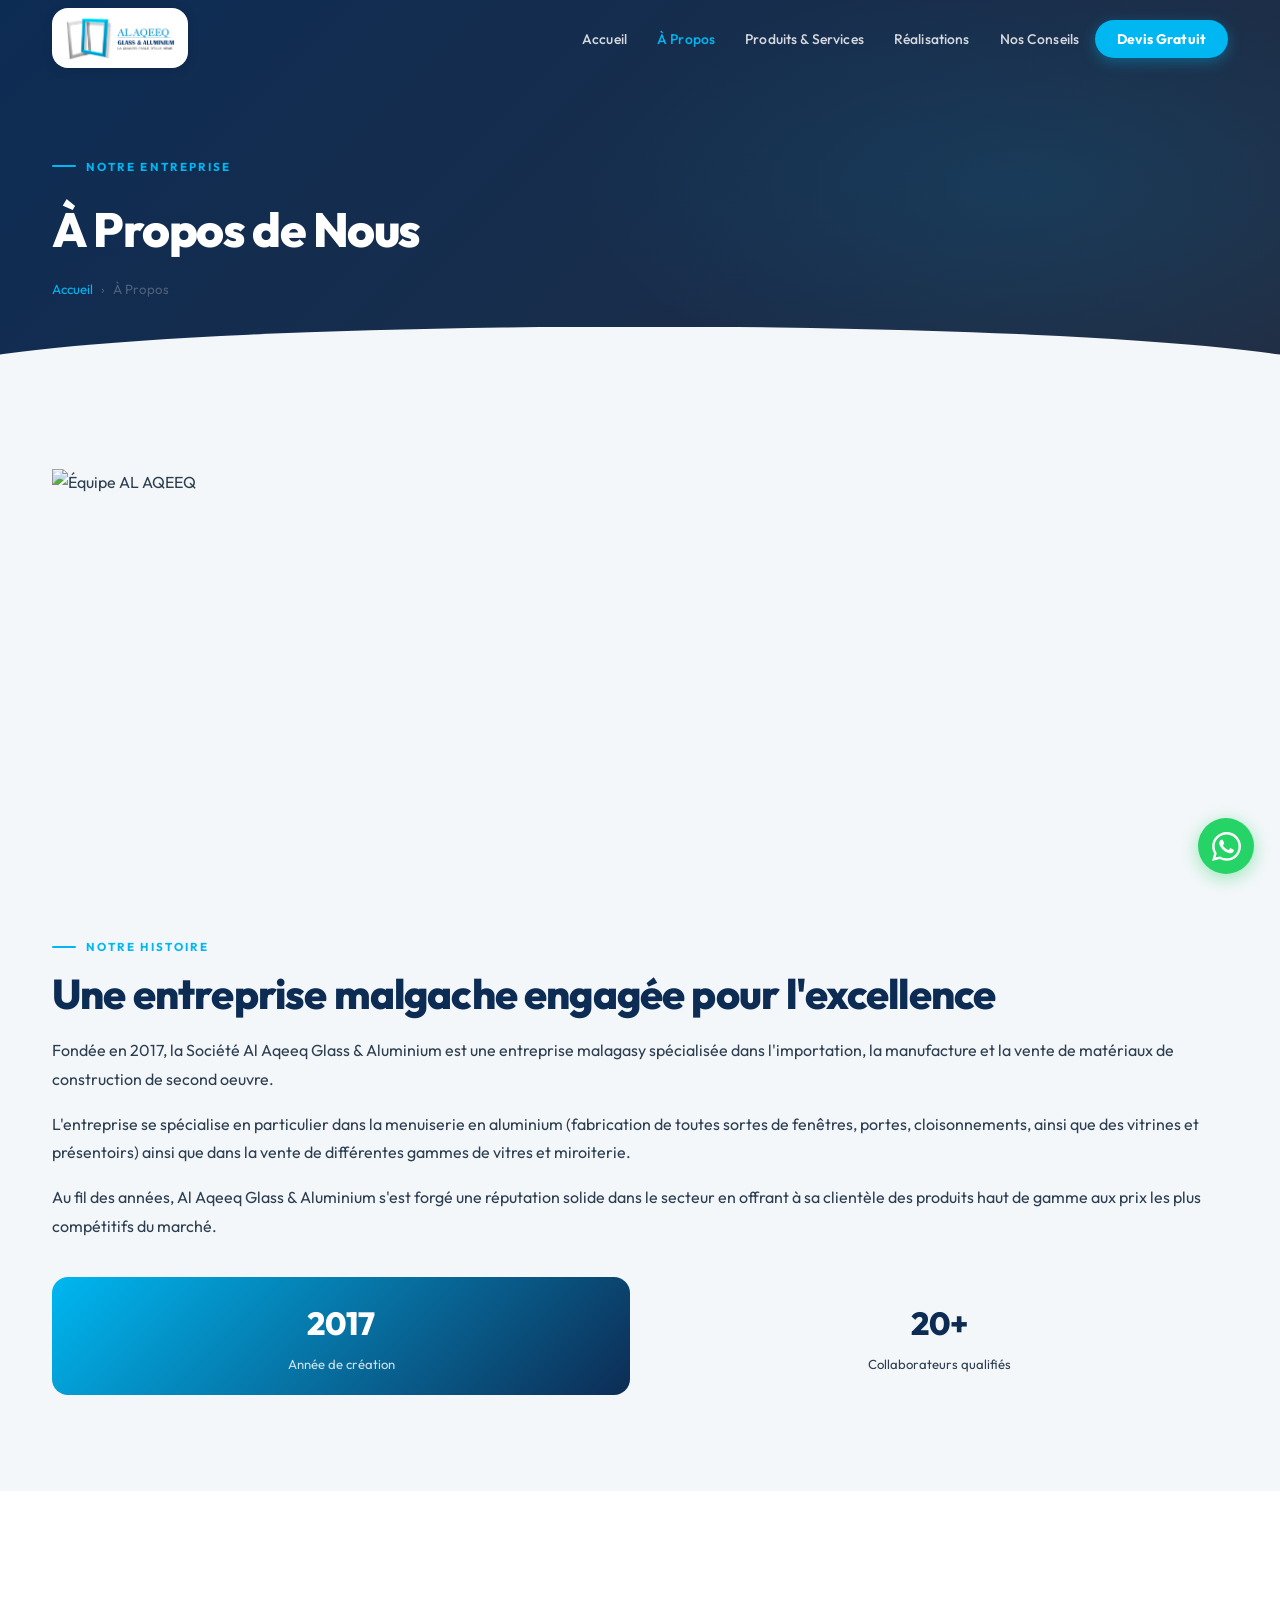
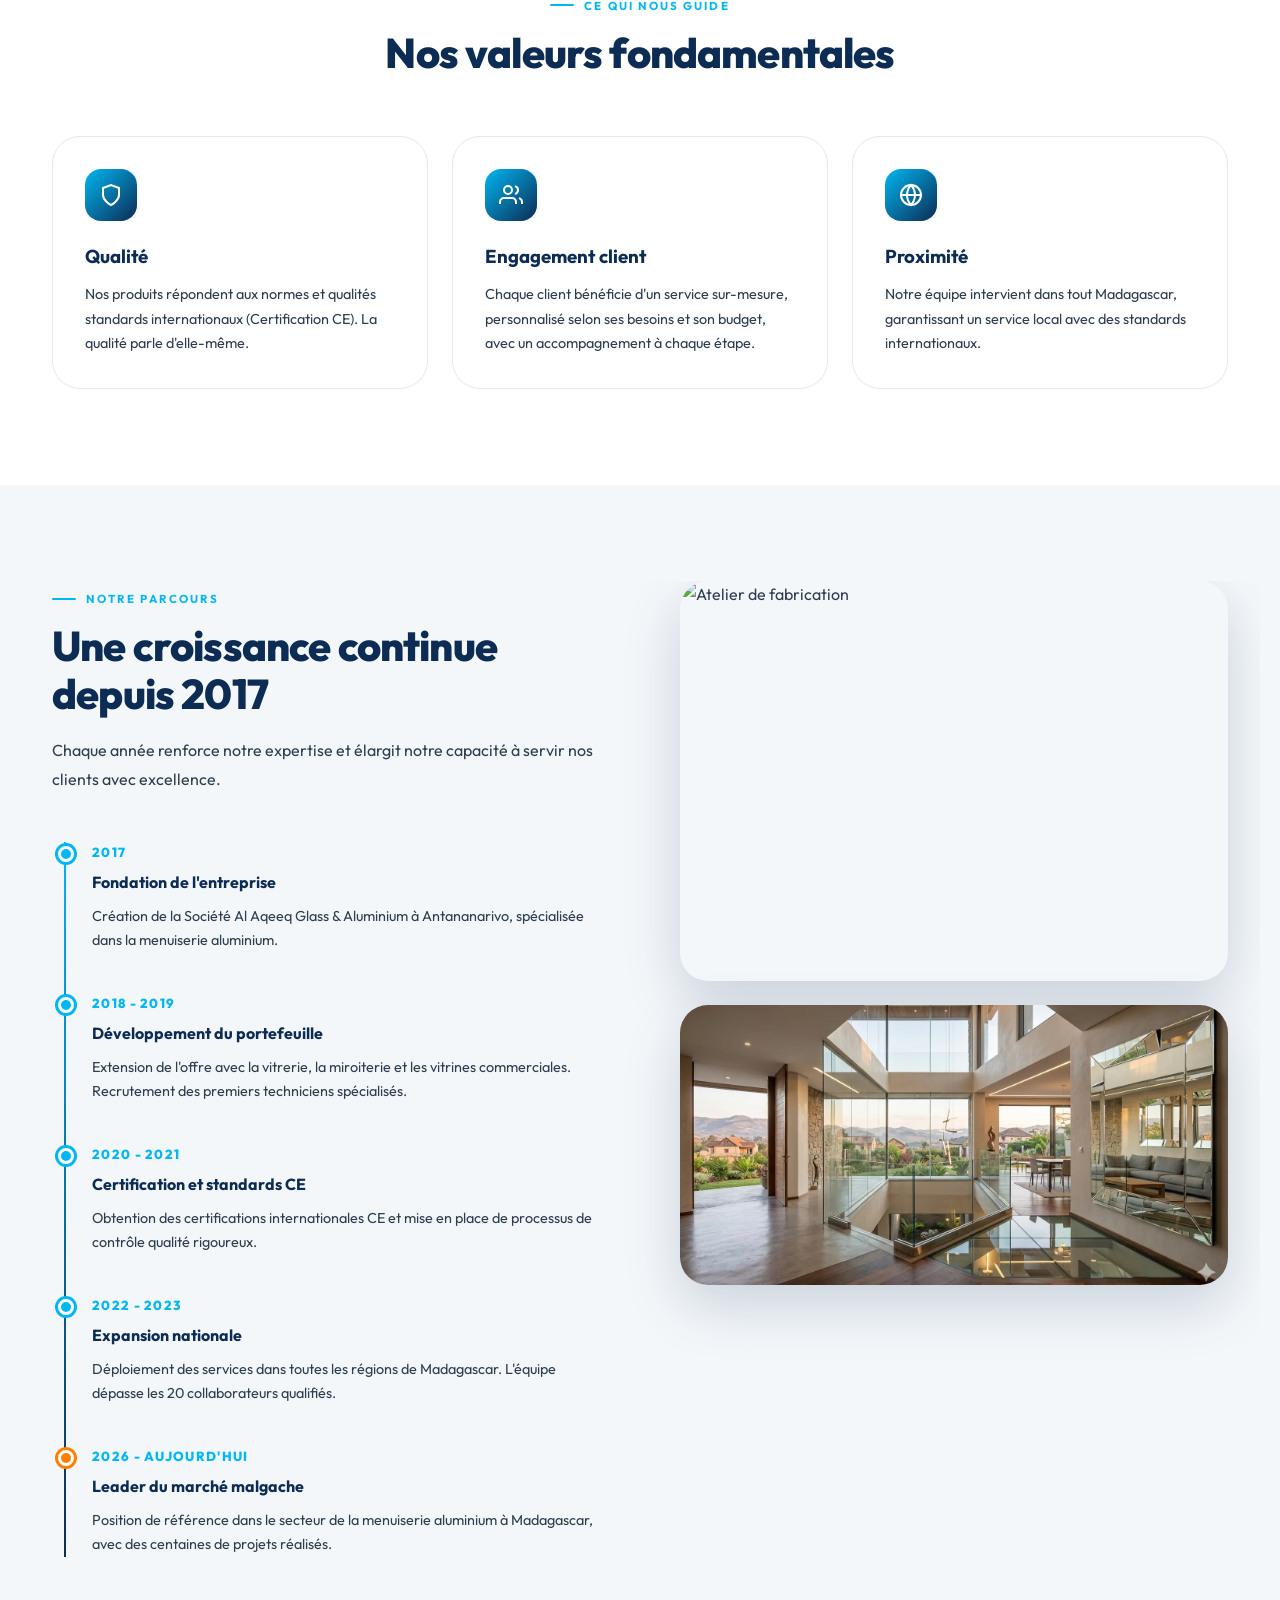
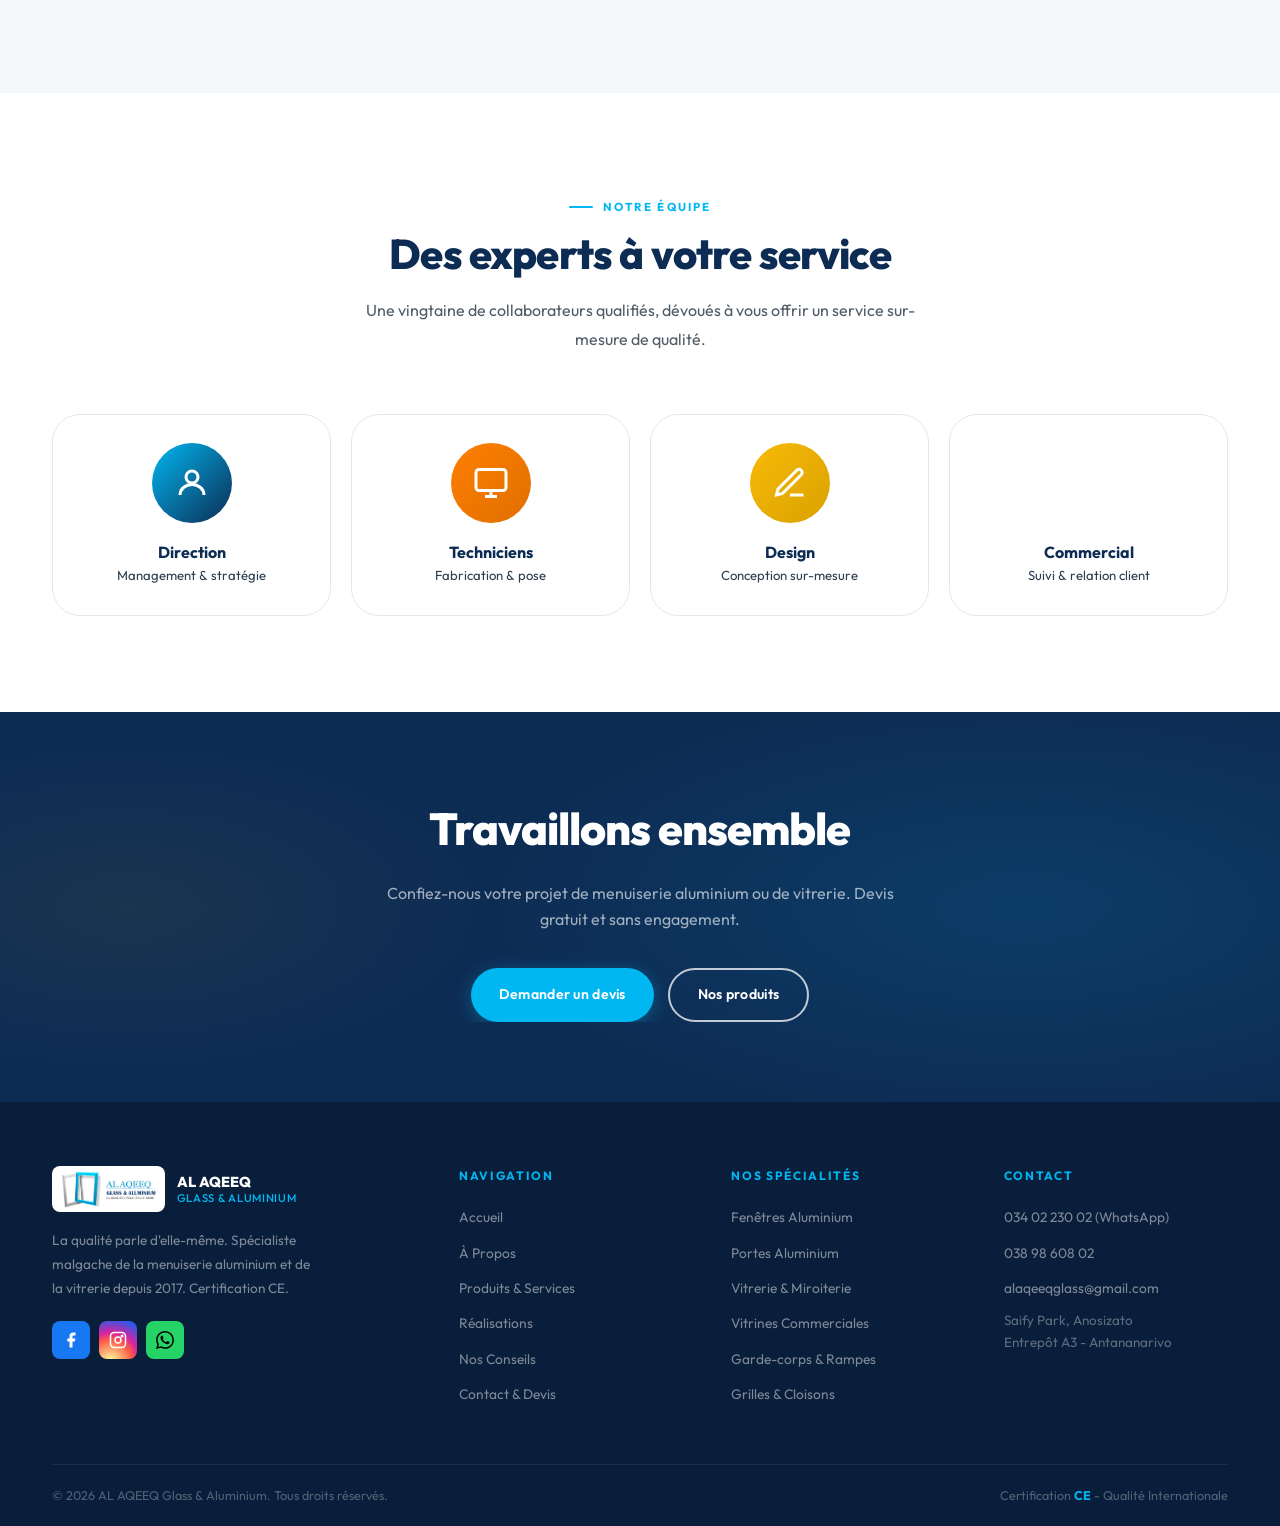
==== commit 0aa667c0: "Add files via upload" ====
--- a/apropos.html
+++ b/apropos.html
@@ -163,7 +163,7 @@
           style="width:100%;height:400px;object-fit:cover;border-radius:var(--r-lg);box-shadow:var(--shadow-lg);margin-bottom:24px;"
         >
         <img
-          src="images/vitreriea.webp"
+          src="images/vitreiea.webp"
           alt="Installation aluminium"
           style="width:100%;height:280px;object-fit:cover;border-radius:var(--r-lg);box-shadow:var(--shadow-lg);"
         >
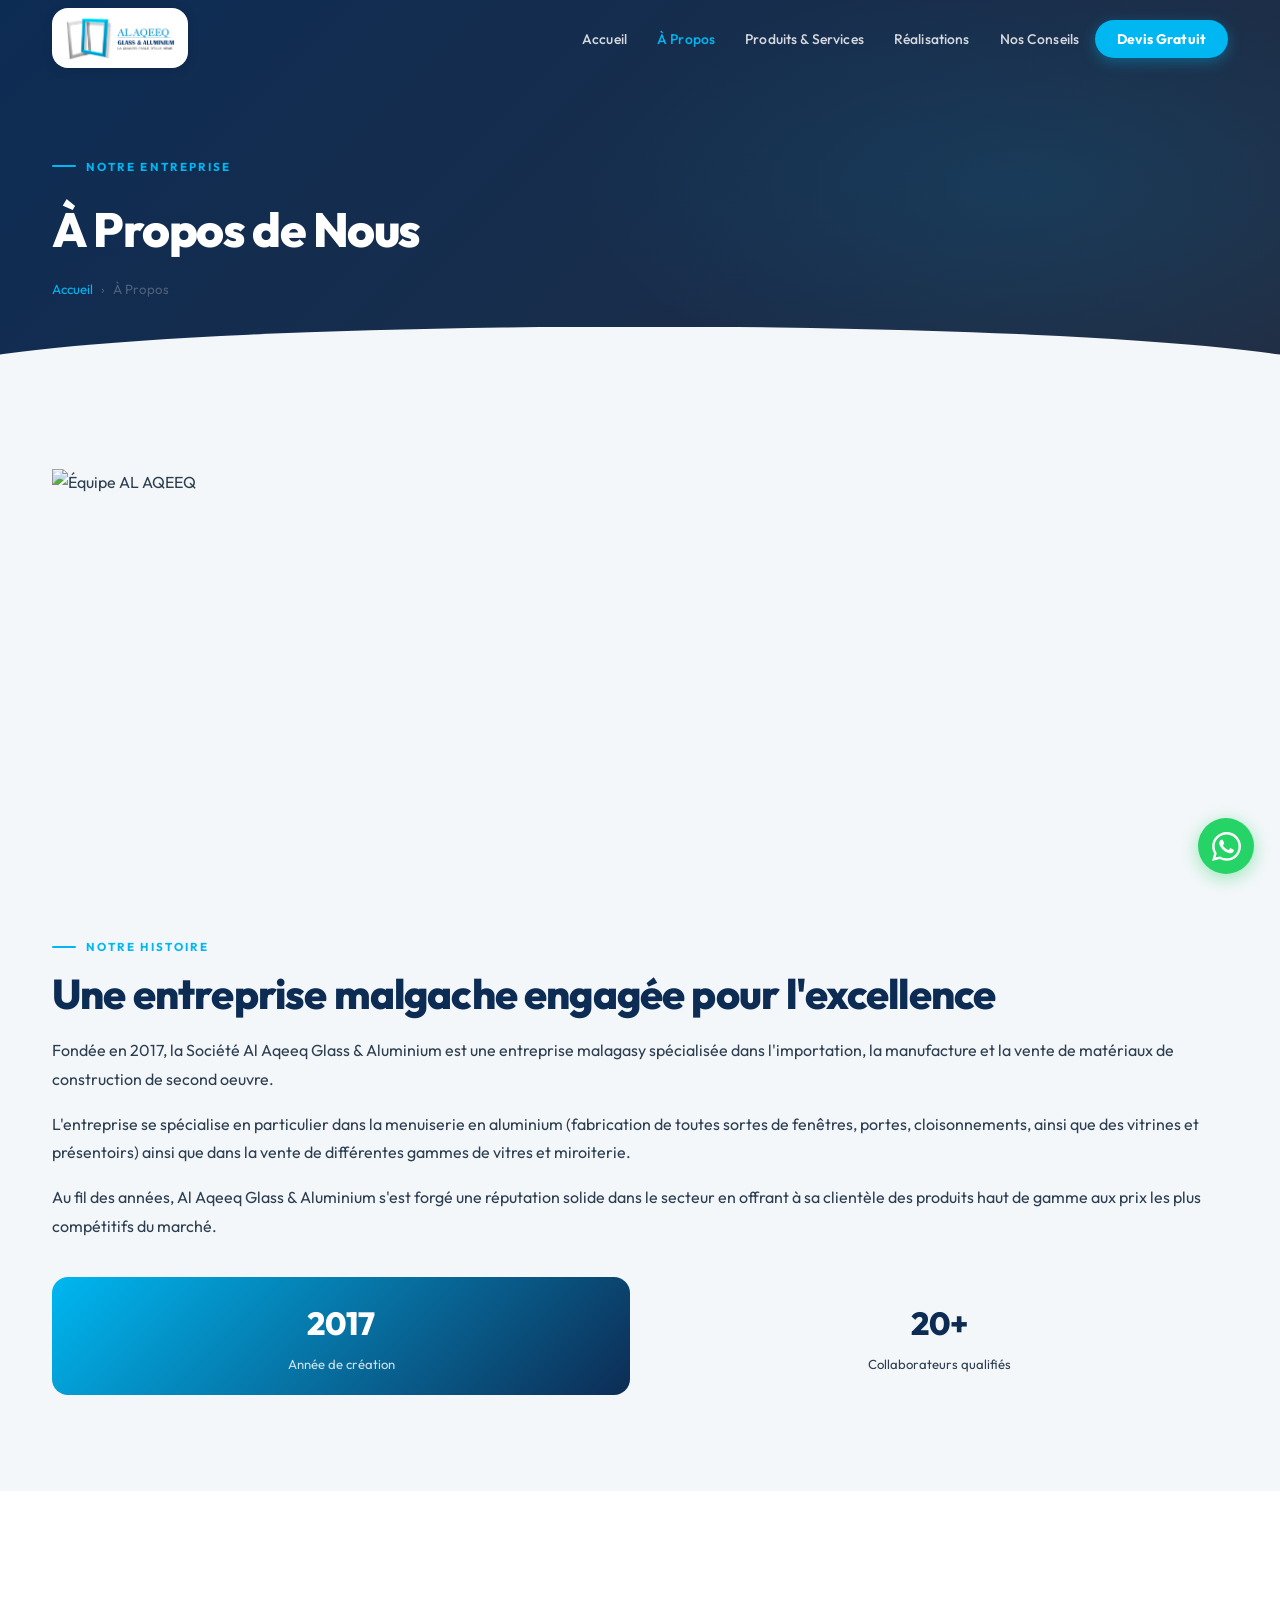
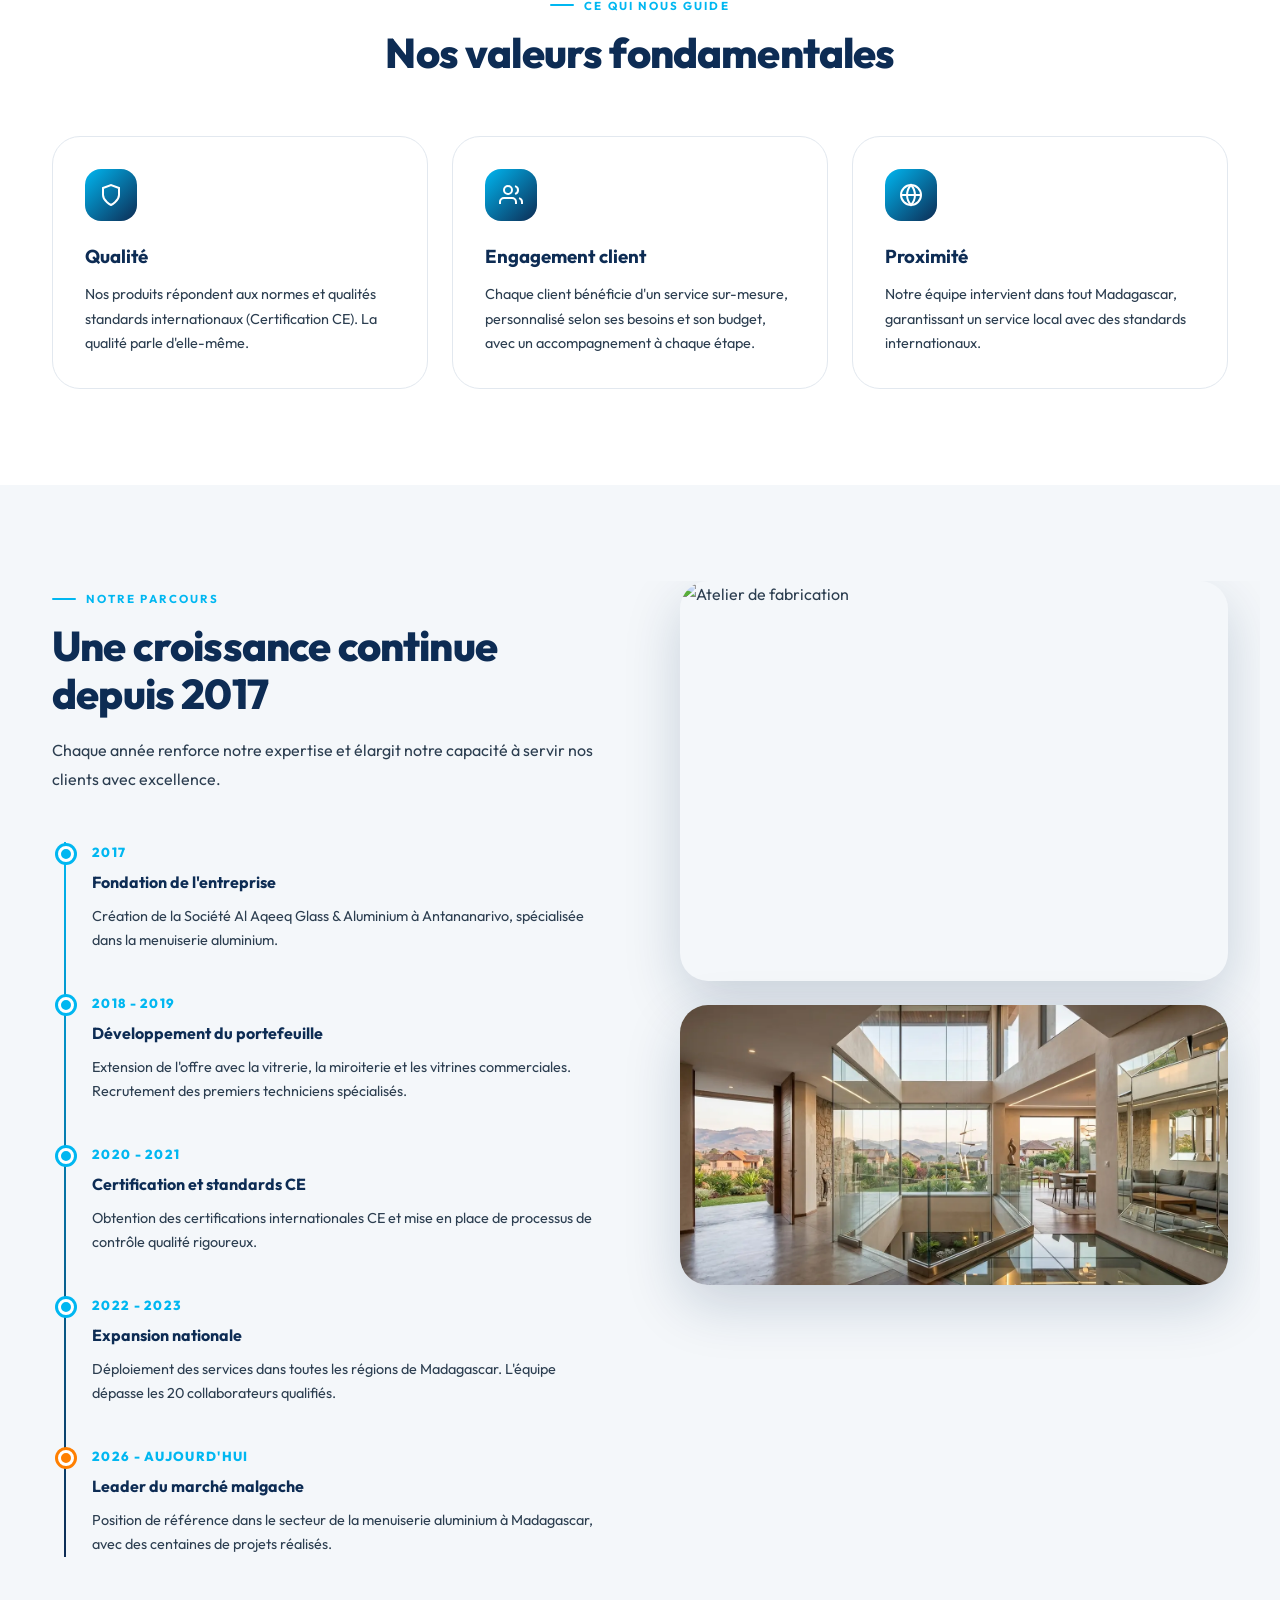
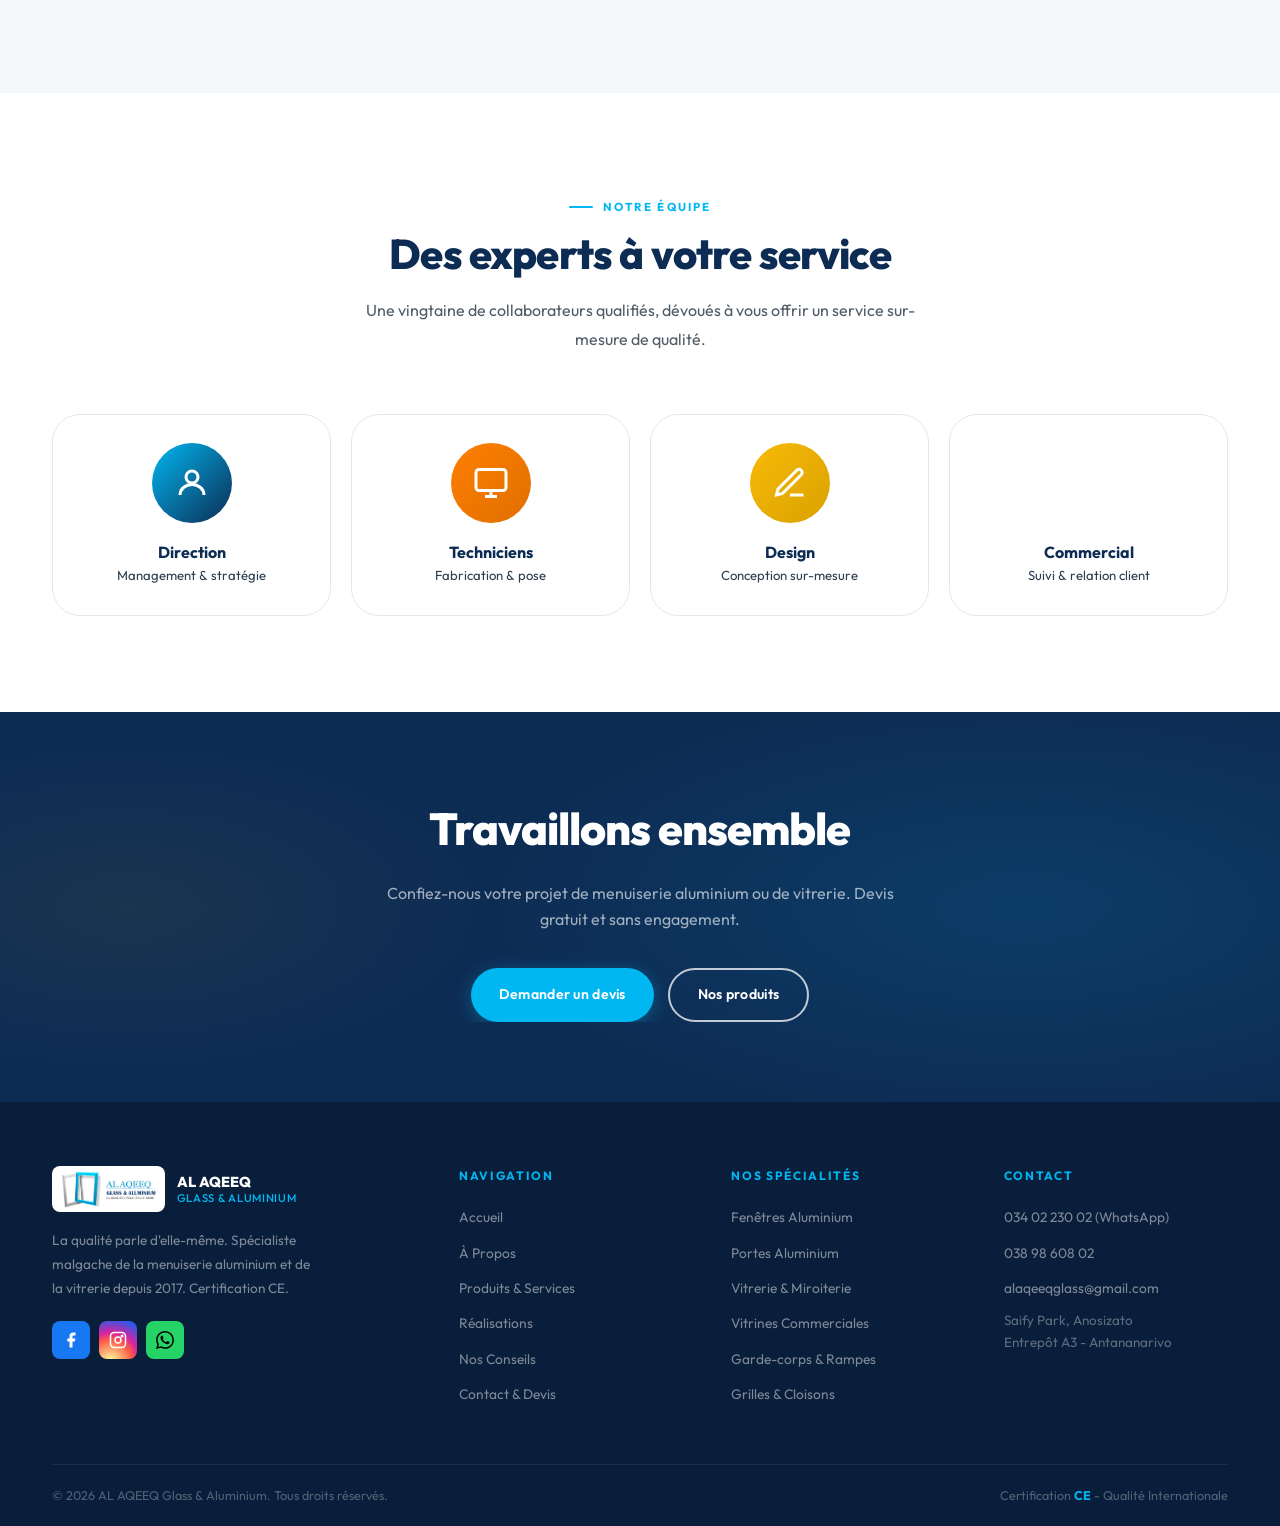
==== commit 8c0bddbf: "Add files via upload" ====
--- a/apropos.html
+++ b/apropos.html
@@ -163,8 +163,8 @@
           style="width:100%;height:400px;object-fit:cover;border-radius:var(--r-lg);box-shadow:var(--shadow-lg);margin-bottom:24px;"
         >
         <img
-          src="images/vitreiea.webp"
-          alt="Installation aluminium"
+          src="images/vitreieaok.webp"
+          alt="Vitrerie professionnelle"
           style="width:100%;height:280px;object-fit:cover;border-radius:var(--r-lg);box-shadow:var(--shadow-lg);"
         >
       </div>
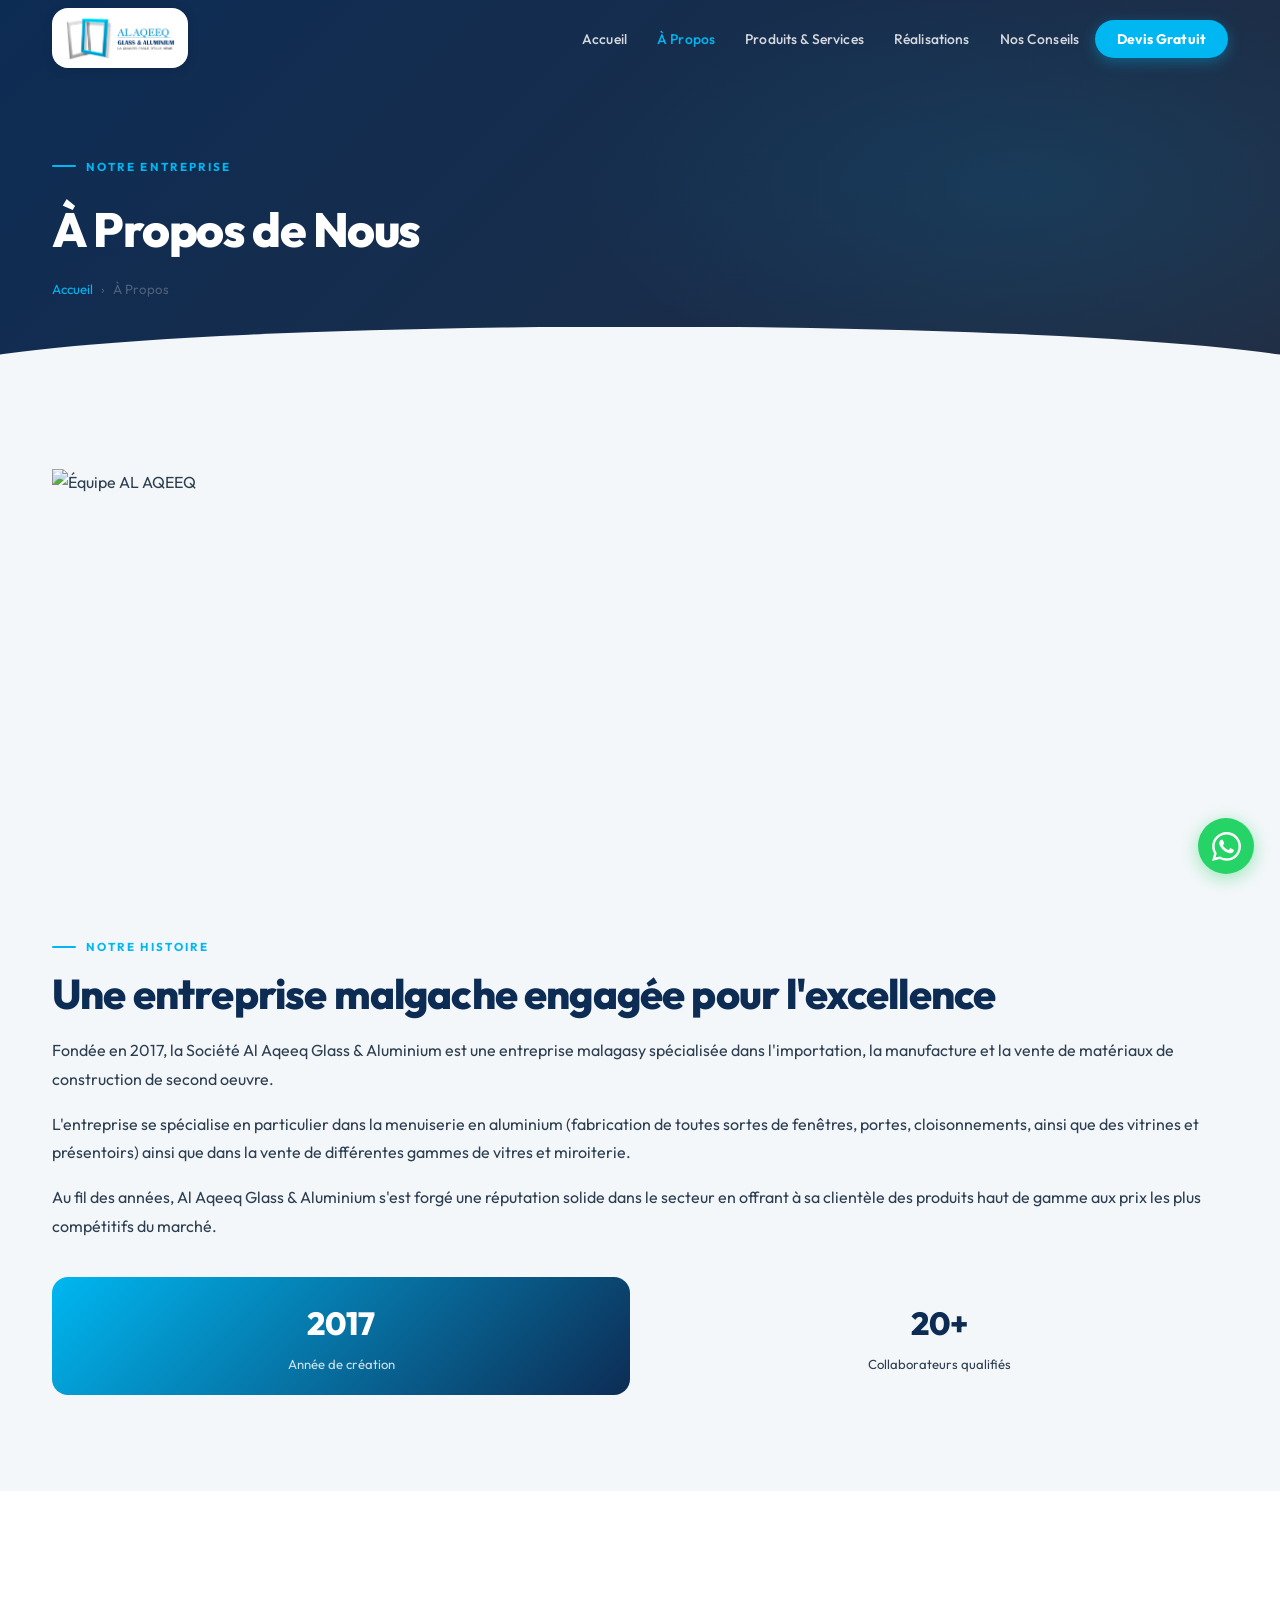
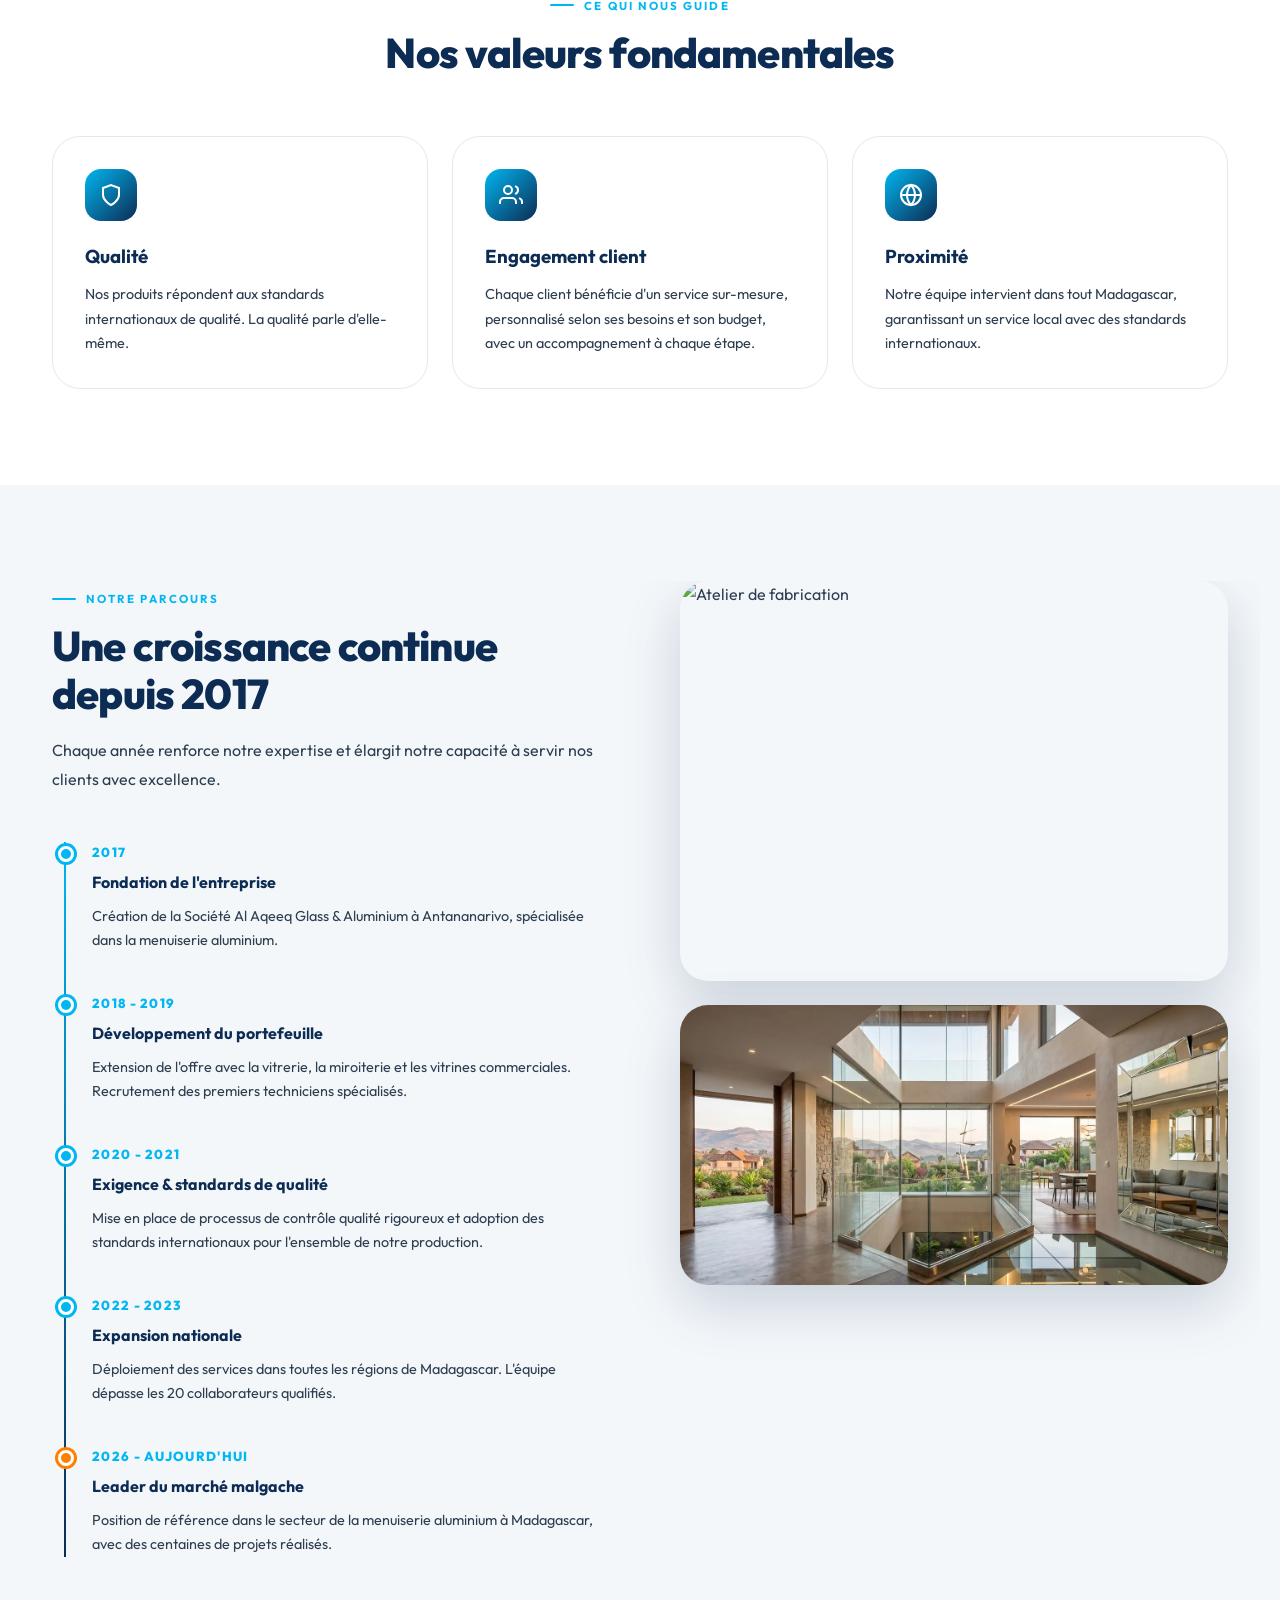
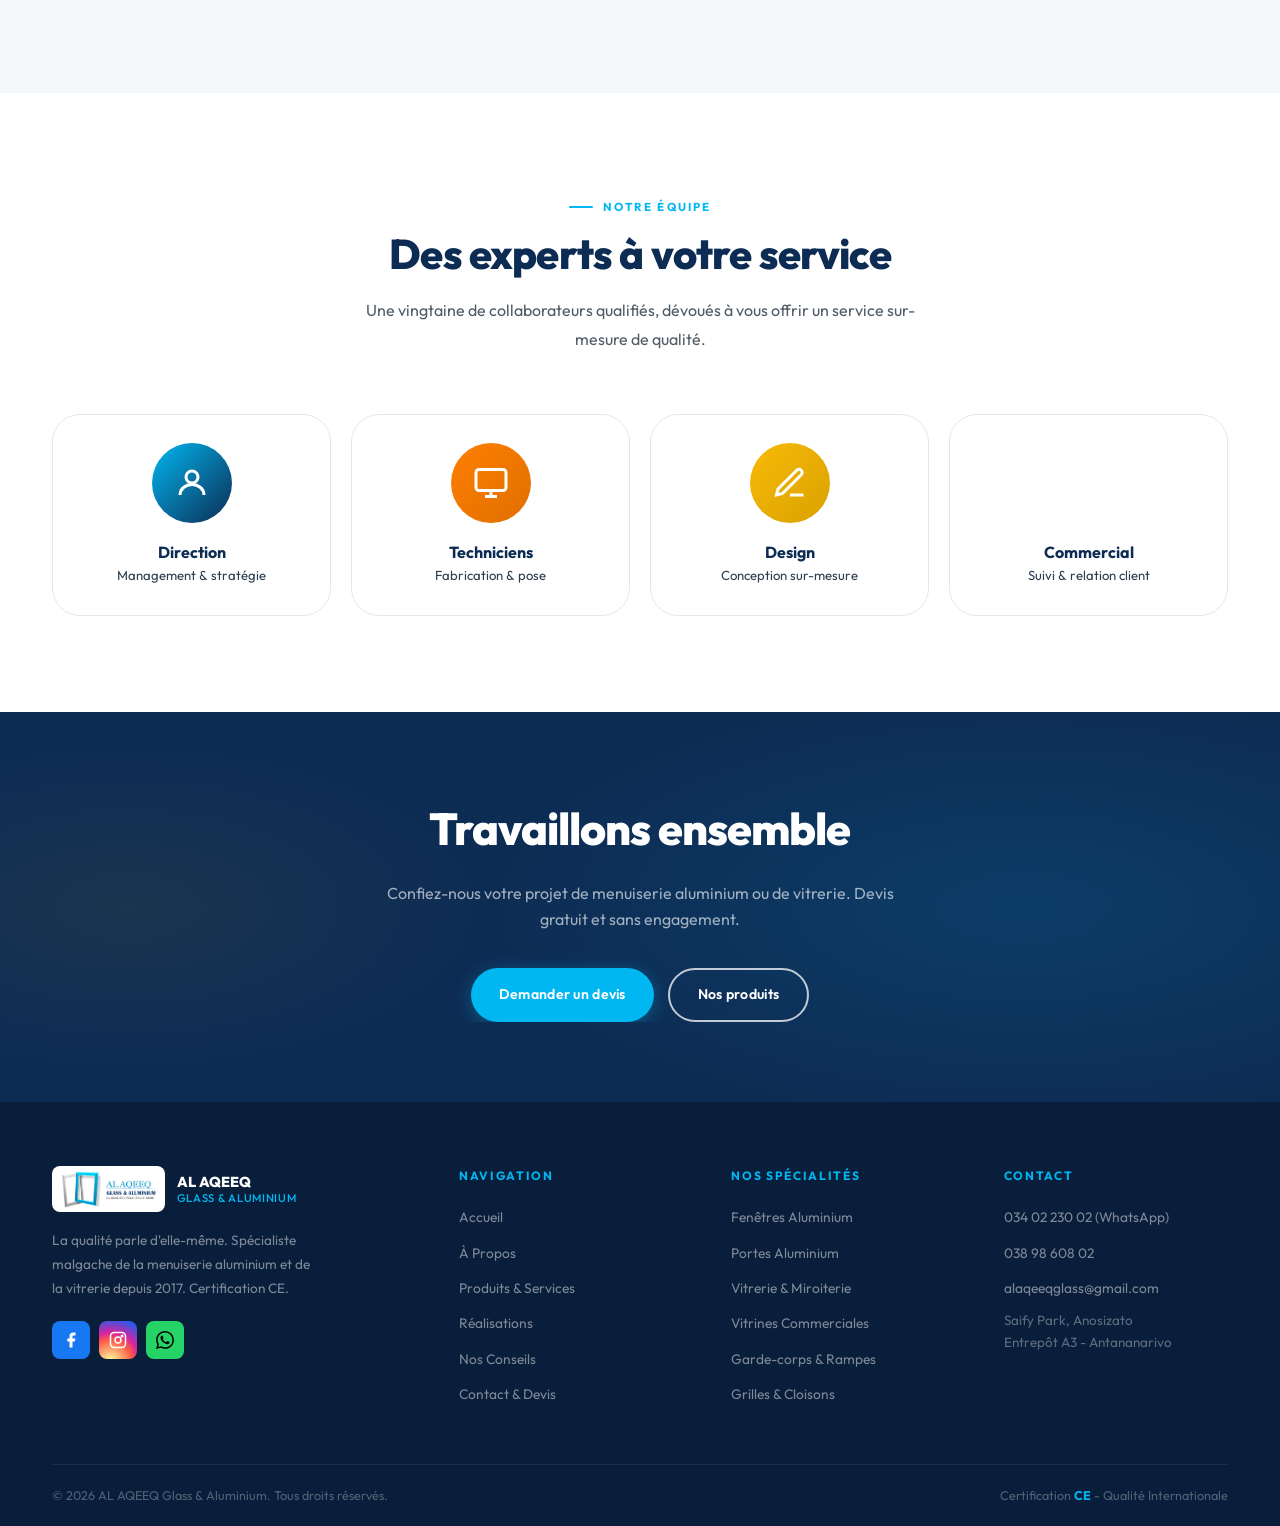
==== commit e6cd1d70: "Add files via upload" ====
--- a/apropos.html
+++ b/apropos.html
@@ -95,7 +95,7 @@
           <svg viewBox="0 0 24 24" fill="none" stroke-width="2"><path d="M12 22s8-4 8-10V5l-8-3-8 3v7c0 6 8 10 8 10z"/></svg>
         </div>
         <h3 style="font-family:var(--font-main);font-weight:700;color:var(--navy);margin-bottom:10px;">Qualité</h3>
-        <p style="font-size:.9rem;color:var(--grey-steel);line-height:1.7;">Nos produits répondent aux normes et qualités standards internationaux (Certification CE). La qualité parle d'elle-même.</p>
+        <p style="font-size:.9rem;color:var(--grey-steel);line-height:1.7;">Nos produits répondent aux standards internationaux de qualité. La qualité parle d'elle-même.</p>
       </div>
       <div class="value-card" data-animate data-animate-delay="2">
         <div class="value-icon">
@@ -139,8 +139,8 @@
           <div class="timeline-item">
             <div class="timeline-dot"></div>
             <p class="timeline-year">2020 - 2021</p>
-            <h4 class="timeline-h">Certification et standards CE</h4>
-            <p class="timeline-p">Obtention des certifications internationales CE et mise en place de processus de contrôle qualité rigoureux.</p>
+            <h4 class="timeline-h">Exigence &amp; standards de qualité</h4>
+            <p class="timeline-p">Mise en place de processus de contrôle qualité rigoureux et adoption des standards internationaux pour l'ensemble de notre production.</p>
           </div>
           <div class="timeline-item">
             <div class="timeline-dot"></div>
@@ -222,4 +222,4 @@
 <script src="js/components.js"></script>
 <script src="js/main.js"></script>
 </body>
-</html>+</html>
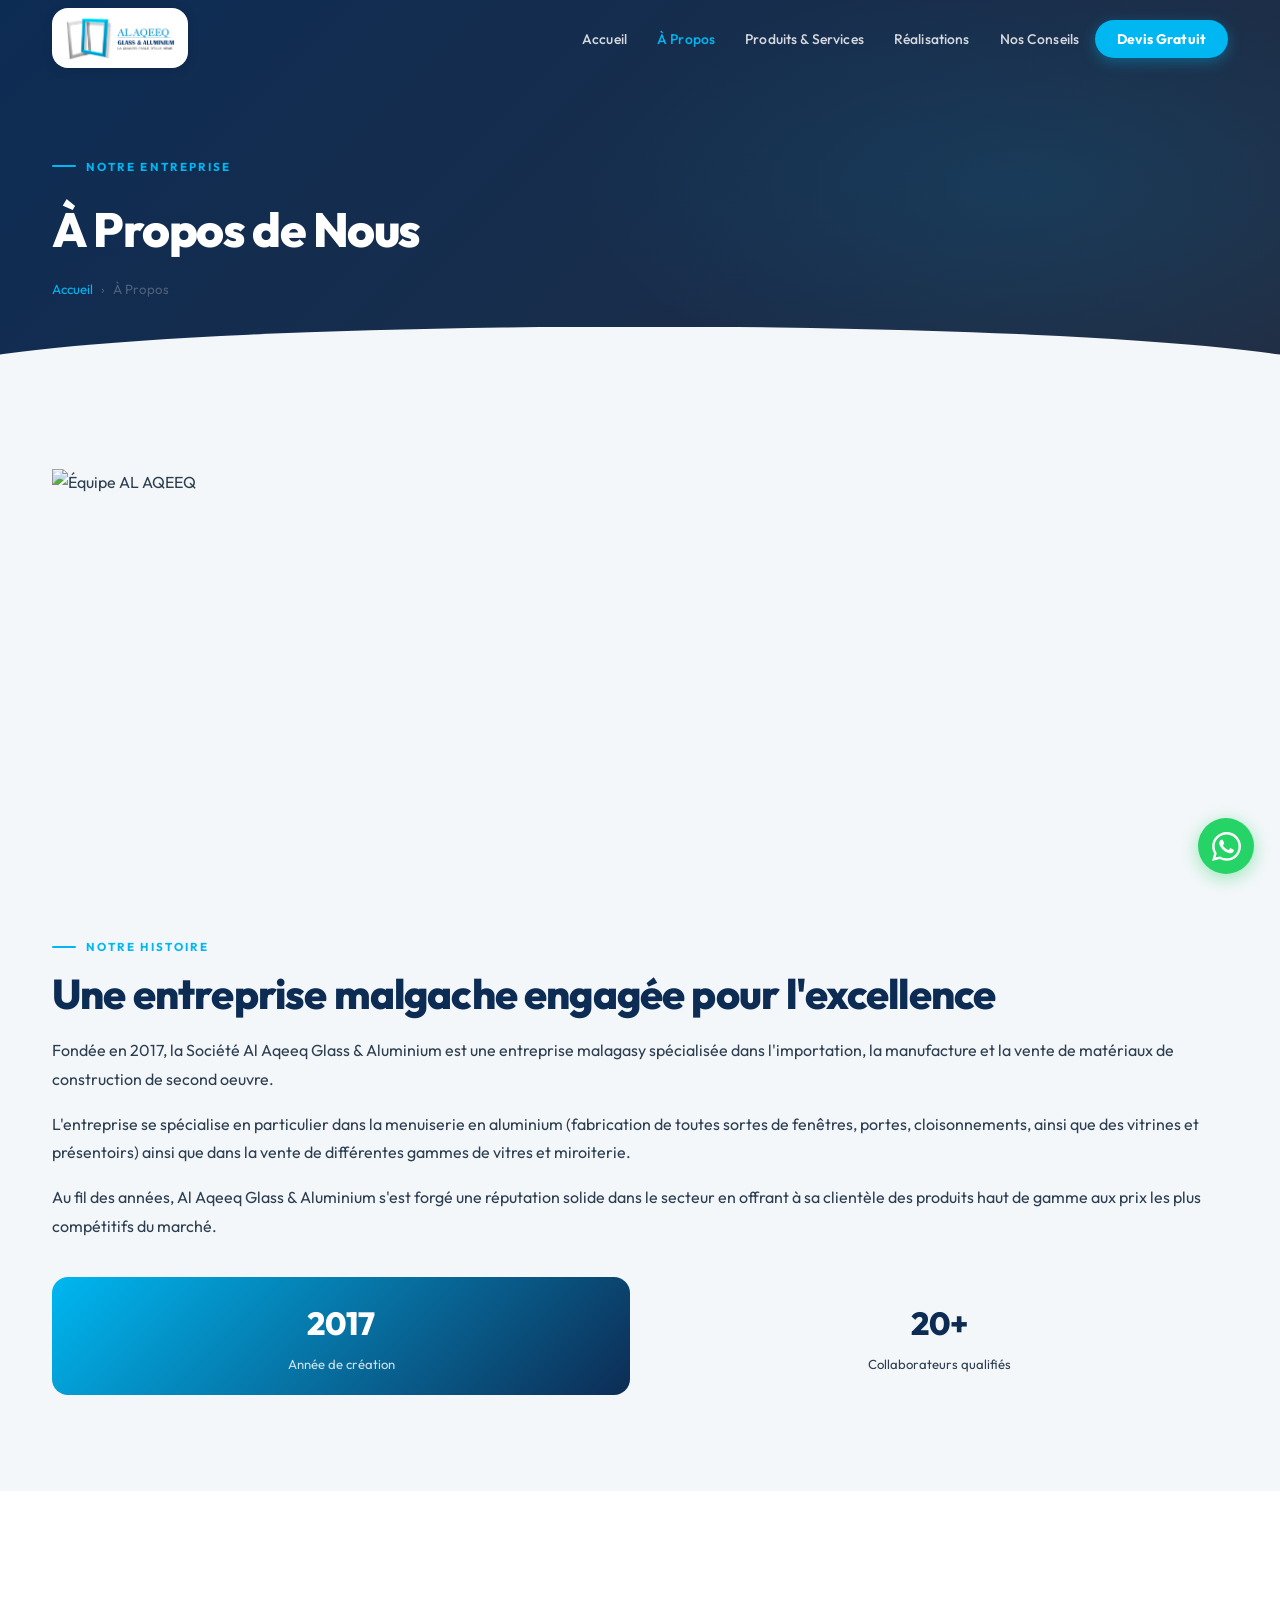
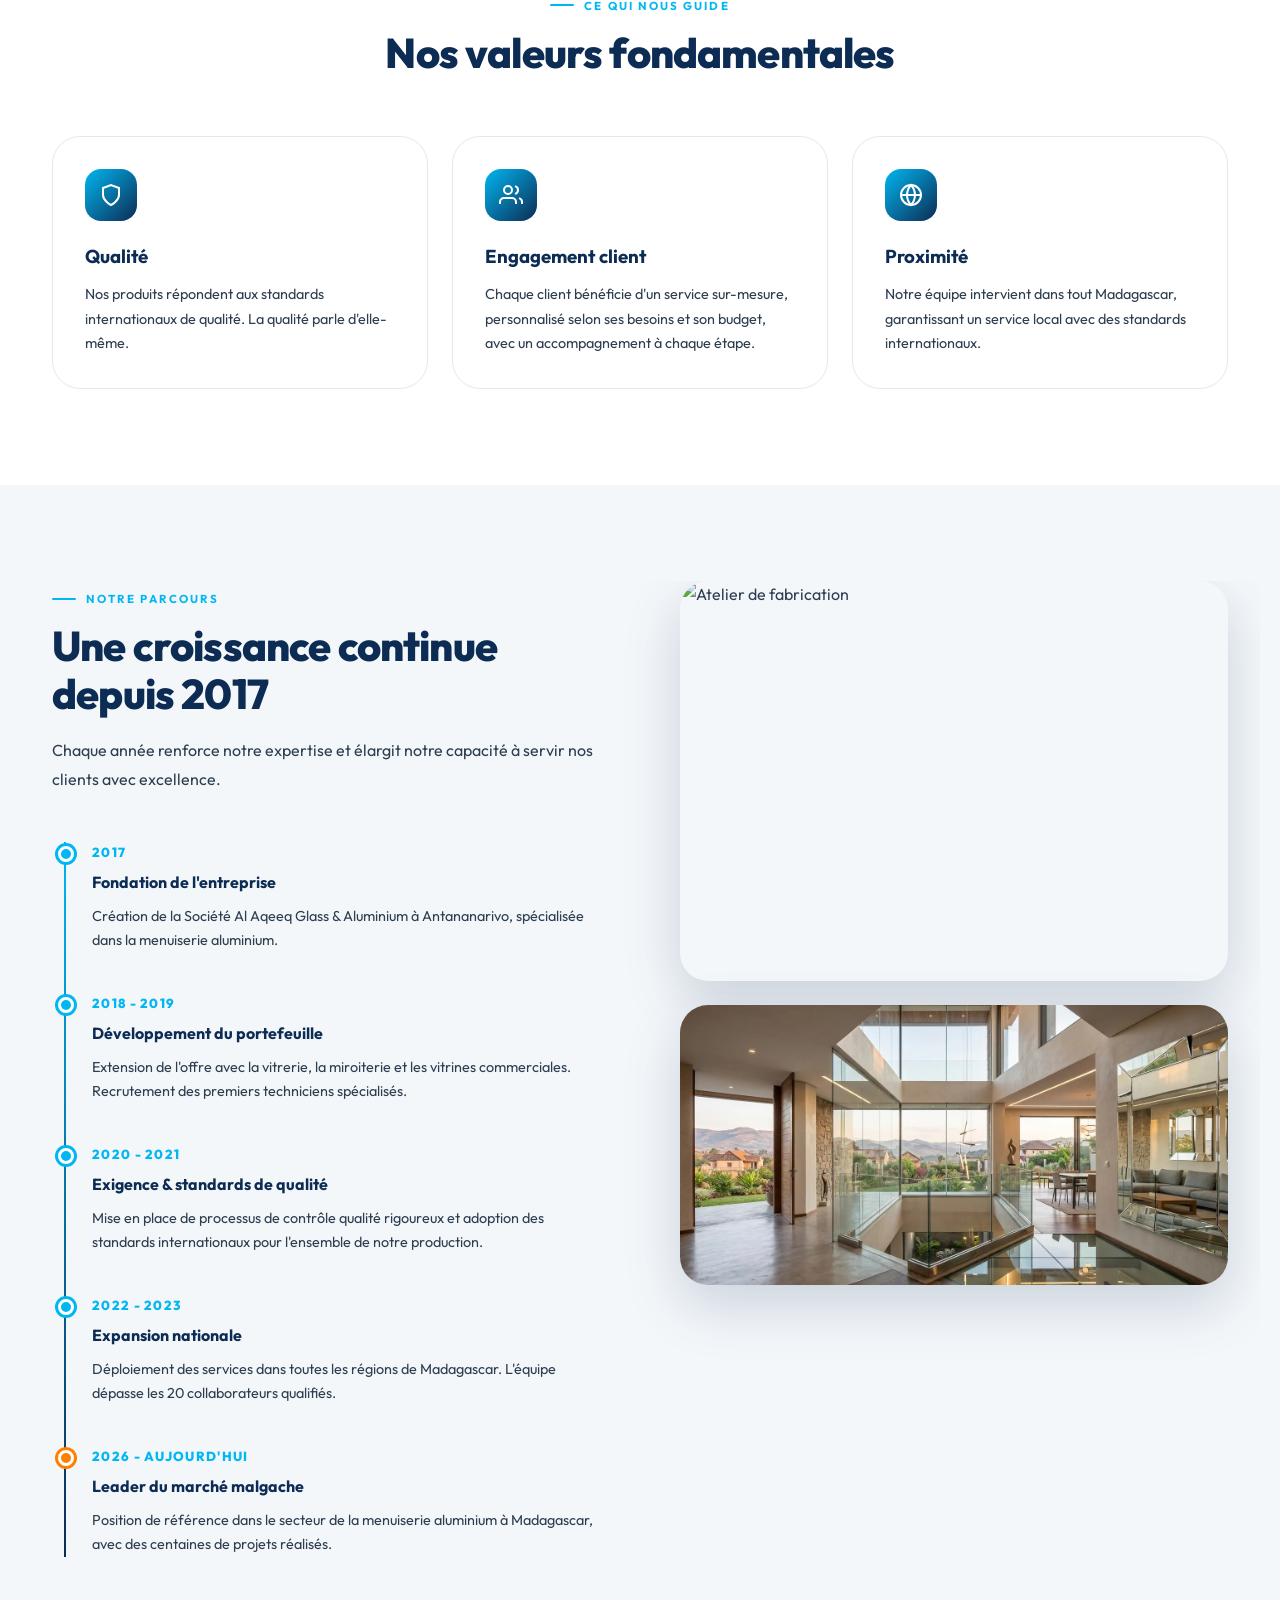
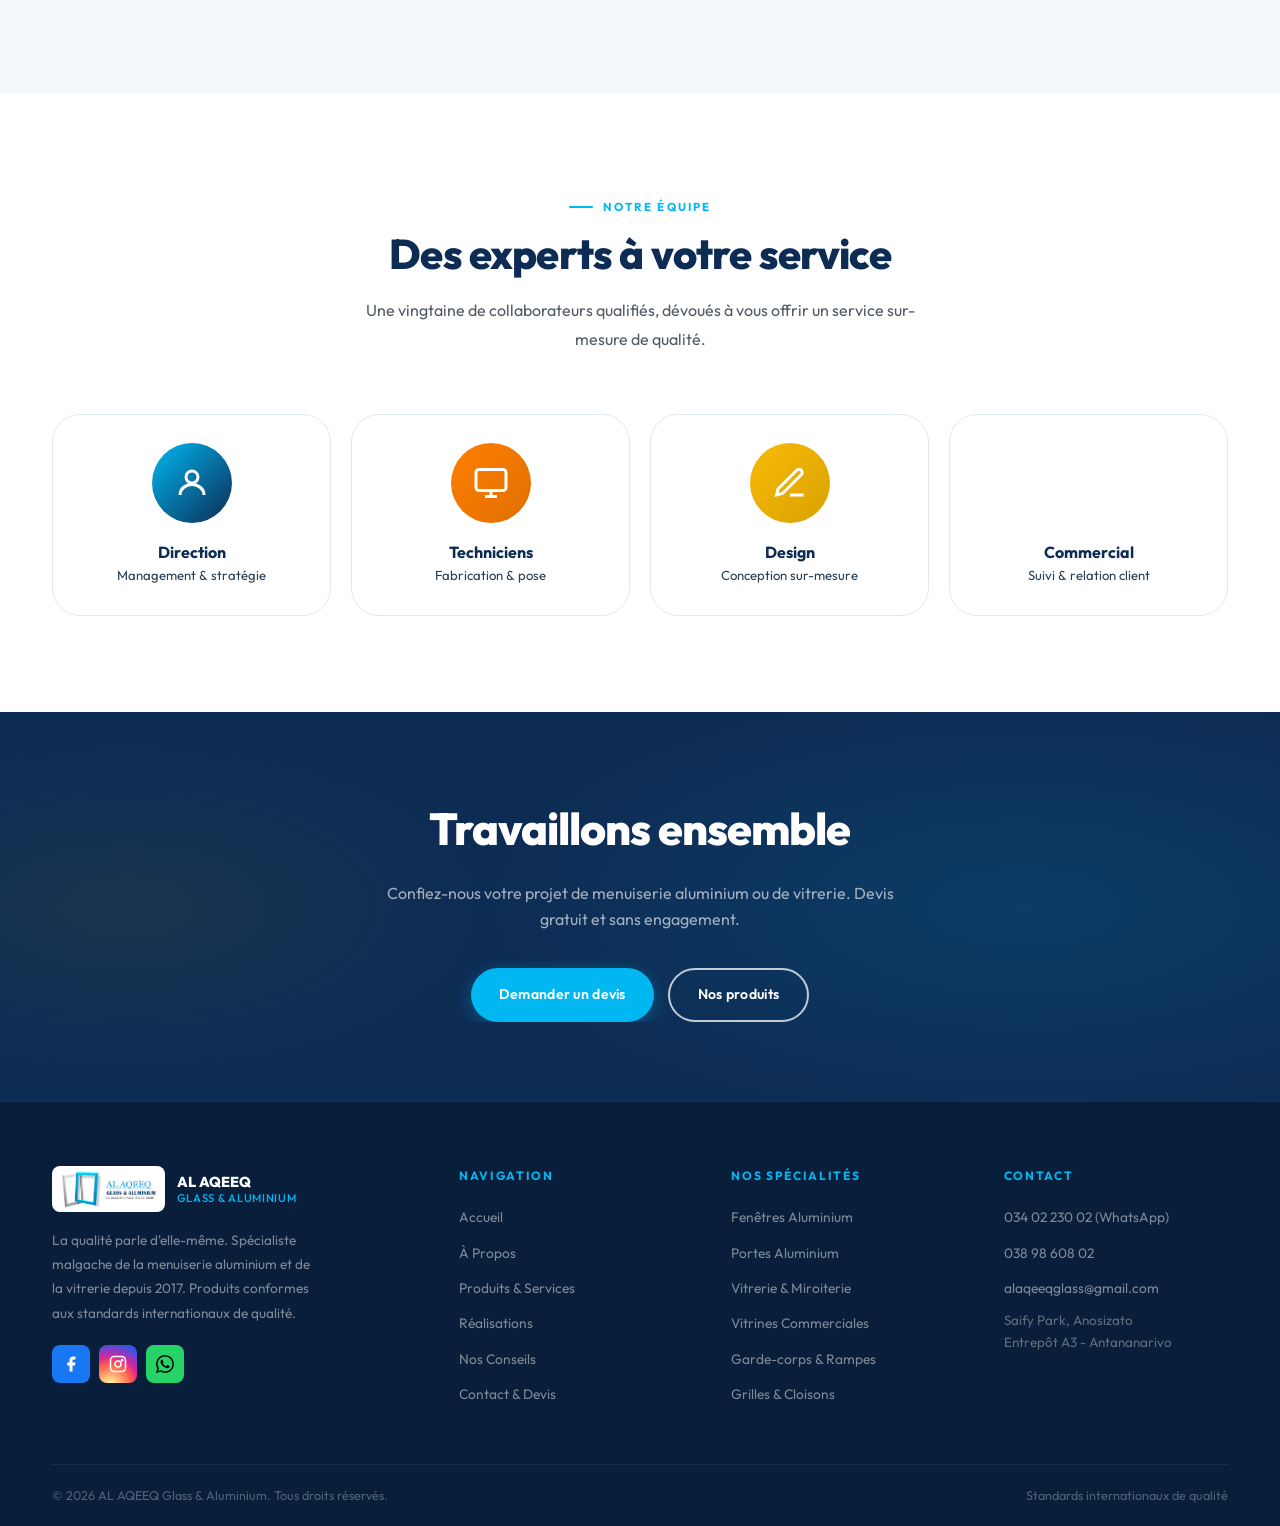
==== commit 1fe976af: "Add files via upload" ====
--- a/apropos.html
+++ b/apropos.html
@@ -6,8 +6,1038 @@
   <meta name="description" content="AL AQEEQ Glass & Aluminium - Notre histoire, notre équipe et notre expertise depuis 2017 à Madagascar.">
   <title>À Propos - AL AQEEQ Glass & Aluminium</title>
   <link rel="icon" type="image/webp" href="images/logo.webp">
-  <link rel="stylesheet" href="css/main.css">
   <style>
+/* ============================================================
+   AL AQEEQ Glass & Aluminium - Design System v2 PREMIUM
+   ============================================================ */
+
+@import url('https://fonts.googleapis.com/css2?family=Outfit:wght@300;400;500;600;700;800;900&family=Cormorant+Garamond:ital,wght@0,400;0,600;1,400;1,600&display=swap');
+
+/* ── Variables ───────────────────────────────────────────── */
+:root {
+  --cyan:       #00B7F1;
+  --cyan-deep:  #0099CC;
+  --navy:       #0D2C54;
+  --navy-alt:   #1F2A44;
+  --slate:      #212E44;
+  --orange:     #FF7F00;
+  --gold:       #F8BA08;
+  --grey-al:    #E2E8EF;
+  --grey-mid:   #8A9BB0;
+  --grey-dark:  #2C3E50;
+  --grey-light: #F4F7FA;
+  --cream:      #FAFBFC;
+  --white:      #FFFFFF;
+  --steel:      #4F5B66;
+
+  --font-main:    'Outfit', sans-serif;
+  --font-serif:   'Cormorant Garamond', serif;
+
+  --r-sm: 8px;
+  --r-md: 16px;
+  --r-lg: 28px;
+  --r-xl: 60px;
+
+  --shadow-xs: 0 1px 4px rgba(13,44,84,.06);
+  --shadow-sm: 0 4px 16px rgba(13,44,84,.10);
+  --shadow-md: 0 8px 32px rgba(13,44,84,.14);
+  --shadow-lg: 0 20px 56px rgba(13,44,84,.18);
+  --shadow-xl: 0 32px 80px rgba(13,44,84,.22);
+  --glow-cyan: 0 0 40px rgba(0,183,241,.22);
+
+  --ease: cubic-bezier(.4,0,.2,1);
+  --ease-out: cubic-bezier(0,.55,.45,1);
+  --nav-h: 76px;
+}
+
+/* ── Reset ───────────────────────────────────────────────── */
+*,*::before,*::after{box-sizing:border-box;margin:0;padding:0}
+html{scroll-behavior:smooth;font-size:16px;-webkit-text-size-adjust:100%}
+body{font-family:var(--font-main);background:var(--cream);color:var(--grey-dark);line-height:1.65;overflow-x:hidden;-webkit-font-smoothing:antialiased;-moz-osx-font-smoothing:grayscale}
+img{max-width:100%;height:auto;display:block}
+a{text-decoration:none;color:inherit}
+ul{list-style:none}
+button{cursor:pointer;border:none;background:none;font-family:var(--font-main)}
+input,select,textarea{font-family:var(--font-main)}
+
+/* ── Layout ──────────────────────────────────────────────── */
+.container{max-width:1240px;margin:0 auto;padding:0 32px}
+.section{padding:96px 0}
+.section-light{background:var(--grey-light)}
+.section-white{background:var(--white)}
+.section-navy{background:var(--navy)}
+.section-dark{background:var(--slate)}
+
+/* ── Typography helpers ──────────────────────────────────── */
+.eyebrow{
+  display:inline-flex;align-items:center;gap:10px;
+  font-size:.72rem;font-weight:700;letter-spacing:.18em;text-transform:uppercase;
+  color:var(--cyan);margin-bottom:14px;
+}
+.eyebrow::before{content:'';width:24px;height:2px;background:var(--cyan);border-radius:2px;flex-shrink:0}
+
+.h-display{
+  font-family:var(--font-main);font-size:clamp(2rem,4vw,3.2rem);
+  font-weight:800;color:var(--navy);line-height:1.12;letter-spacing:-.02em;
+  margin-bottom:18px;
+}
+.h-display span{color:var(--cyan)}
+
+.body-lg{font-size:1.05rem;color:var(--steel);line-height:1.8;max-width:580px}
+.body-md{font-size:.95rem;color:var(--steel);line-height:1.75}
+
+/* ── Buttons ─────────────────────────────────────────────── */
+.btn{
+  display:inline-flex;align-items:center;gap:9px;
+  padding:13px 28px;border-radius:var(--r-xl);
+  font-family:var(--font-main);font-weight:600;font-size:.88rem;letter-spacing:.02em;
+  transition:all .3s var(--ease);white-space:nowrap;
+}
+.btn svg{width:17px;height:17px;flex-shrink:0;transition:transform .3s var(--ease)}
+.btn:hover svg{transform:translateX(3px)}
+
+.btn-primary{background:var(--cyan);color:var(--white);box-shadow:0 4px 18px rgba(0,183,241,.32)}
+.btn-primary:hover{background:var(--navy);box-shadow:var(--glow-cyan);transform:translateY(-2px)}
+
+.btn-navy{background:var(--navy);color:var(--white);box-shadow:var(--shadow-sm)}
+.btn-navy:hover{background:var(--cyan);transform:translateY(-2px)}
+
+.btn-outline-white{border:1.5px solid rgba(255,255,255,.5);color:var(--white)}
+.btn-outline-white:hover{background:rgba(255,255,255,.12);border-color:white;transform:translateY(-2px)}
+
+.btn-ghost{color:var(--navy);font-weight:600;font-size:.88rem;display:inline-flex;align-items:center;gap:7px;transition:all .3s var(--ease)}
+.btn-ghost svg{width:16px;height:16px;transition:transform .3s var(--ease)}
+.btn-ghost:hover{color:var(--cyan)}
+.btn-ghost:hover svg{transform:translateX(4px)}
+
+/* ── NAVBAR ──────────────────────────────────────────────── */
+.navbar{
+  position:fixed;top:0;left:0;right:0;z-index:1000;
+  height:var(--nav-h);
+  transition:background .4s var(--ease),box-shadow .4s var(--ease),height .4s var(--ease);
+}
+.navbar.transparent{background:transparent}
+.navbar.scrolled{
+  background:var(--white);
+  box-shadow:0 2px 24px rgba(13,44,84,.10);
+  height:68px;
+}
+
+.nav-inner{
+  width:100%;max-width:1240px;margin:0 auto;padding:0 32px;
+  height:100%;display:flex;align-items:center;justify-content:space-between;
+}
+
+/* Logo pill - always white bg */
+.nav-logo{
+  display:flex;align-items:center;gap:0;
+  background:var(--white);
+  border-radius:var(--r-md);
+  padding:8px 12px;
+  box-shadow:0 2px 12px rgba(0,0,0,.12);
+  transition:box-shadow .3s var(--ease);
+}
+.nav-logo:hover{box-shadow:0 4px 20px rgba(0,0,0,.18)}
+.nav-logo img{height:44px;width:auto;display:block}
+.nav-logo-text{
+  margin-left:10px;
+  font-family:var(--font-main);font-weight:800;font-size:.82rem;
+  color:var(--navy);line-height:1.25;
+}
+.nav-logo-text small{display:block;font-weight:500;font-size:.68rem;color:var(--cyan);letter-spacing:.06em}
+
+.nav-links{display:flex;align-items:center;gap:2px}
+.nav-links a{
+  font-weight:500;font-size:.87rem;letter-spacing:.01em;
+  padding:8px 14px;border-radius:var(--r-sm);
+  color:rgba(255,255,255,.82);
+  transition:all .25s var(--ease);
+}
+.navbar.scrolled .nav-links a{color:var(--grey-dark)}
+.nav-links a:hover,.nav-links a.active{color:var(--cyan)}
+.navbar.scrolled .nav-links a:hover,
+.navbar.scrolled .nav-links a.active{color:var(--cyan);background:rgba(0,183,241,.08)}
+
+.nav-devis{
+  background:var(--cyan)!important;color:var(--white)!important;
+  padding:10px 22px!important;border-radius:var(--r-xl)!important;
+  font-weight:700!important;box-shadow:0 4px 14px rgba(0,183,241,.35);
+}
+.nav-devis:hover{background:var(--navy)!important;box-shadow:var(--glow-cyan)!important;transform:translateY(-2px)}
+
+.nav-hamburger{display:none;flex-direction:column;gap:5px;padding:8px;cursor:pointer}
+.nav-hamburger span{width:24px;height:2px;background:var(--white);border-radius:2px;transition:all .3s var(--ease);display:block}
+.navbar.scrolled .nav-hamburger span{background:var(--navy)}
+
+/* Mobile menu */
+.mobile-menu{
+  position:fixed;inset:0;background:var(--navy);z-index:999;
+  display:flex;flex-direction:column;align-items:center;justify-content:center;gap:6px;
+  transform:translateX(100%);transition:transform .42s var(--ease-out);
+}
+.mobile-menu.open{transform:translateX(0)}
+.mobile-menu a{
+  font-family:var(--font-main);font-size:1.35rem;font-weight:700;
+  color:rgba(255,255,255,.8);padding:14px 48px;border-radius:var(--r-md);
+  transition:all .25s var(--ease);
+}
+.mobile-menu a:hover{color:var(--cyan);background:rgba(255,255,255,.06)}
+.mobile-menu-close{
+  position:absolute;top:22px;right:24px;
+  color:rgba(255,255,255,.6);font-size:2.2rem;font-weight:200;
+  cursor:pointer;transition:color .2s;line-height:1;
+}
+.mobile-menu-close:hover{color:var(--white)}
+
+/* ── HERO ────────────────────────────────────────────────── */
+.hero{
+  min-height:100vh;position:relative;display:flex;align-items:center;
+  overflow:hidden;background:var(--navy);
+}
+
+/* Background image - modern house with aluminium glazing */
+.hero-bg{
+  position:absolute;inset:0;
+  background-image:
+    url('https://images.unsplash.com/photo-1613977257363-707ba9348227?w=1800&q=85');
+  background-size:cover;background-position:center 30%;
+  transform:scale(1.04);
+  transition:transform 8s ease;
+}
+.hero-bg::after{
+  content:'';position:absolute;inset:0;
+  background:
+    linear-gradient(105deg,
+      rgba(13,44,84,.92) 0%,
+      rgba(13,44,84,.78) 42%,
+      rgba(13,44,84,.28) 75%,
+      rgba(0,183,241,.06) 100%
+    );
+}
+.hero.loaded .hero-bg{transform:scale(1)}
+
+/* Geometric accent lines */
+.hero-lines{
+  position:absolute;right:0;top:0;bottom:0;width:50%;
+  pointer-events:none;overflow:hidden;
+}
+.hero-lines::before{
+  content:'';position:absolute;
+  top:15%;right:-60px;
+  width:420px;height:420px;
+  border:1px solid rgba(0,183,241,.15);
+  border-radius:50%;
+  animation:rotateRing 20s linear infinite;
+}
+.hero-lines::after{
+  content:'';position:absolute;
+  top:22%;right:-20px;
+  width:280px;height:280px;
+  border:1px solid rgba(0,183,241,.1);
+  border-radius:50%;
+  animation:rotateRing 15s linear infinite reverse;
+}
+@keyframes rotateRing{from{transform:rotate(0deg)}to{transform:rotate(360deg)}}
+
+/* Vertical text accent */
+.hero-vert{
+  position:absolute;left:20px;top:50%;
+  transform:translateY(-50%) rotate(-90deg);
+  transform-origin:center;
+  font-size:.68rem;font-weight:700;letter-spacing:.22em;
+  color:rgba(255,255,255,.2);text-transform:uppercase;
+  white-space:nowrap;
+}
+
+.hero-content{
+  position:relative;z-index:2;
+  max-width:680px;
+  padding-top:var(--nav-h);
+}
+
+.hero-badge{
+  display:inline-flex;align-items:center;gap:8px;
+  background:rgba(0,183,241,.14);
+  border:1px solid rgba(0,183,241,.28);
+  border-radius:var(--r-xl);padding:7px 18px;
+  font-size:.75rem;font-weight:600;color:var(--cyan);
+  letter-spacing:.1em;text-transform:uppercase;
+  margin-bottom:28px;backdrop-filter:blur(6px);
+  animation:fadeInDown .7s var(--ease) both;
+}
+.hero-badge svg{width:12px;height:12px;fill:var(--cyan)}
+
+.hero-title{
+  font-family:var(--font-main);
+  font-size:clamp(2.6rem,5.5vw,4.4rem);
+  font-weight:800;color:var(--white);
+  line-height:1.08;letter-spacing:-.03em;
+  margin-bottom:22px;
+  animation:fadeInUp .8s .15s var(--ease) both;
+}
+.hero-title .t-cyan{color:var(--cyan)}
+.hero-title .t-gold{color:var(--gold)}
+
+.hero-sub{
+  font-size:1.08rem;font-weight:400;
+  color:rgba(255,255,255,.7);line-height:1.78;
+  max-width:500px;margin-bottom:40px;
+  animation:fadeInUp .8s .28s var(--ease) both;
+}
+
+.hero-actions{
+  display:flex;gap:14px;flex-wrap:wrap;
+  animation:fadeInUp .8s .4s var(--ease) both;
+}
+
+/* Stats bar - clean floating card */
+.hero-stats{
+  position:absolute;bottom:0;left:0;right:0;z-index:3;
+  display:flex;justify-content:center;
+  animation:fadeInUp .9s .55s var(--ease) both;
+}
+.hero-stats-inner{
+  display:flex;
+  background:rgba(13,44,84,.85);
+  backdrop-filter:blur(16px);
+  border-top:1px solid rgba(0,183,241,.2);
+  width:100%;max-width:900px;
+  border-radius:var(--r-lg) var(--r-lg) 0 0;
+}
+.stat-pill{
+  flex:1;padding:22px 20px;
+  text-align:center;
+  border-right:1px solid rgba(255,255,255,.08);
+  position:relative;
+}
+.stat-pill:last-child{border-right:none}
+.stat-num{
+  display:block;
+  font-family:var(--font-main);font-size:2rem;font-weight:800;
+  color:var(--cyan);line-height:1;margin-bottom:5px;
+}
+.stat-label{font-size:.72rem;font-weight:500;color:rgba(255,255,255,.5);letter-spacing:.1em;text-transform:uppercase}
+
+/* ── ABOUT ───────────────────────────────────────────────── */
+.about-wrap{
+  display:grid;grid-template-columns:1fr 1fr;gap:80px;align-items:center;
+}
+
+.about-img-stack{position:relative}
+.about-img-main{
+  width:100%;height:480px;object-fit:cover;
+  border-radius:var(--r-lg);box-shadow:var(--shadow-xl);
+}
+.about-img-accent{
+  position:absolute;bottom:-28px;right:-28px;
+  width:200px;height:200px;object-fit:cover;
+  border-radius:var(--r-md);border:5px solid var(--white);
+  box-shadow:var(--shadow-lg);
+}
+.about-cert-tag{
+  position:absolute;top:24px;left:-20px;
+  background:var(--cyan);color:var(--white);
+  border-radius:var(--r-md);padding:14px 18px;
+  font-weight:700;font-size:.82rem;line-height:1.4;
+  box-shadow:var(--shadow-md);
+  white-space:nowrap;
+}
+.about-cert-tag span{display:block;font-size:1.5rem;font-weight:800;margin-bottom:2px}
+
+.about-badges{display:flex;flex-wrap:wrap;gap:10px;margin-top:28px}
+.about-badge{
+  display:inline-flex;align-items:center;gap:7px;
+  background:var(--grey-light);border:1px solid var(--grey-al);
+  border-radius:var(--r-xl);padding:8px 16px;
+  font-size:.82rem;font-weight:600;color:var(--grey-dark);
+  transition:all .25s var(--ease);
+}
+.about-badge:hover{background:rgba(0,183,241,.1);border-color:var(--cyan);color:var(--cyan)}
+.about-badge svg{width:15px;height:15px;color:var(--cyan)}
+
+/* ── SERVICES ────────────────────────────────────────────── */
+.services-grid{
+  display:grid;grid-template-columns:repeat(3,1fr);
+  gap:20px;margin-top:56px;
+}
+
+.svc-card{
+  background:var(--white);border-radius:var(--r-md);
+  padding:32px 28px;border:1px solid var(--grey-al);
+  position:relative;overflow:hidden;
+  transition:all .35s var(--ease);
+  cursor:default;
+}
+.svc-card::after{
+  content:'';position:absolute;
+  bottom:0;left:0;right:0;height:3px;
+  background:linear-gradient(90deg,var(--cyan),var(--cyan-deep));
+  transform:scaleX(0);transform-origin:left;
+  transition:transform .35s var(--ease);
+}
+.svc-card:hover{
+  transform:translateY(-7px);
+  box-shadow:var(--shadow-lg);border-color:transparent;
+}
+.svc-card:hover::after{transform:scaleX(1)}
+
+.svc-icon{
+  width:56px;height:56px;border-radius:14px;
+  background:linear-gradient(135deg,rgba(0,183,241,.12),rgba(13,44,84,.08));
+  border:1px solid rgba(0,183,241,.18);
+  display:flex;align-items:center;justify-content:center;
+  margin-bottom:20px;transition:all .35s var(--ease);
+}
+.svc-card:hover .svc-icon{background:linear-gradient(135deg,var(--cyan),var(--cyan-deep));border-color:transparent}
+.svc-icon svg{width:26px;height:26px;color:var(--cyan);transition:color .35s var(--ease)}
+.svc-card:hover .svc-icon svg{color:var(--white)}
+
+.svc-title{font-weight:700;font-size:1rem;color:var(--navy);margin-bottom:10px;letter-spacing:-.01em}
+.svc-desc{font-size:.88rem;color:var(--steel);line-height:1.72}
+
+/* ── WHY US ──────────────────────────────────────────────── */
+.why-wrap{
+  display:grid;grid-template-columns:1fr 1fr;gap:80px;align-items:center;
+}
+.why-img-wrap{position:relative;height:520px}
+.why-img{width:100%;height:100%;object-fit:cover;border-radius:var(--r-lg);box-shadow:var(--shadow-xl)}
+.why-chip{
+  position:absolute;top:-20px;right:-20px;
+  background:var(--gold);color:var(--navy);
+  border-radius:var(--r-md);padding:16px 20px;
+  font-weight:800;font-size:.88rem;line-height:1.35;
+  box-shadow:var(--shadow-md);
+}
+.why-chip strong{display:block;font-size:1.4rem}
+
+.feats{display:flex;flex-direction:column;gap:4px;margin-top:36px}
+.feat{
+  display:flex;gap:16px;align-items:flex-start;
+  padding:16px;border-radius:var(--r-md);
+  transition:background .25s var(--ease);
+}
+.feat:hover{background:var(--grey-light)}
+.feat-dot{
+  width:42px;height:42px;border-radius:10px;
+  background:rgba(0,183,241,.1);border:1px solid rgba(0,183,241,.18);
+  display:flex;align-items:center;justify-content:center;flex-shrink:0;
+  transition:all .25s var(--ease);
+}
+.feat:hover .feat-dot{background:var(--cyan);border-color:var(--cyan)}
+.feat-dot svg{width:20px;height:20px;color:var(--cyan);transition:color .25s var(--ease)}
+.feat:hover .feat-dot svg{color:var(--white)}
+.feat-h{font-weight:700;font-size:.95rem;color:var(--navy);margin-bottom:3px}
+.feat-p{font-size:.85rem;color:var(--steel);line-height:1.65}
+
+/* ── GALLERY PREVIEW ─────────────────────────────────────── */
+.gallery-preview-grid{
+  display:grid;
+  grid-template-columns:repeat(3,1fr);
+  grid-template-rows:auto auto;
+  gap:14px;margin-top:52px;
+}
+.gp-item{
+  position:relative;overflow:hidden;border-radius:var(--r-md);
+  cursor:pointer;
+}
+.gp-item img{width:100%;height:100%;object-fit:cover;transition:transform .55s var(--ease)}
+.gp-item:hover img{transform:scale(1.07)}
+.gp-item:nth-child(1){aspect-ratio:16/10}
+.gp-item:nth-child(2){aspect-ratio:16/10}
+.gp-item:nth-child(3){aspect-ratio:16/10}
+
+.gp-overlay{
+  position:absolute;inset:0;
+  background:linear-gradient(to top,rgba(13,44,84,.85) 0%,transparent 55%);
+  opacity:0;transition:opacity .35s var(--ease);
+  display:flex;align-items:flex-end;padding:18px;
+}
+.gp-item:hover .gp-overlay{opacity:1}
+.gp-label{font-weight:700;font-size:.88rem;color:var(--white)}
+
+/* ── GALLERY PAGE ────────────────────────────────────────── */
+.gallery-filter{display:flex;gap:8px;flex-wrap:wrap;margin:40px 0}
+.filter-btn{
+  font-weight:600;font-size:.8rem;letter-spacing:.05em;
+  padding:9px 22px;border-radius:var(--r-xl);
+  border:1.5px solid var(--grey-al);color:var(--steel);
+  background:transparent;transition:all .25s var(--ease);
+}
+.filter-btn:hover,.filter-btn.active{
+  background:var(--navy);border-color:var(--navy);color:var(--white);
+}
+
+.gallery-grid{
+  display:grid;grid-template-columns:repeat(4,1fr);gap:14px;
+}
+.gallery-item{
+  position:relative;overflow:hidden;border-radius:var(--r-md);
+  aspect-ratio:4/3;cursor:pointer;
+}
+.gallery-item img{width:100%;height:100%;object-fit:cover;transition:transform .5s var(--ease)}
+.gallery-item:hover img{transform:scale(1.07)}
+.gallery-overlay{
+  position:absolute;inset:0;
+  background:linear-gradient(to top,rgba(13,44,84,.88) 0%,transparent 60%);
+  opacity:0;transition:opacity .3s var(--ease);
+  display:flex;align-items:flex-end;padding:16px;
+}
+.gallery-item:hover .gallery-overlay{opacity:1}
+.gallery-overlay-text{font-weight:700;font-size:.85rem;color:var(--white)}
+
+/* Lightbox */
+.lightbox{
+  position:fixed;inset:0;background:rgba(0,0,0,.94);z-index:2000;
+  display:none;align-items:center;justify-content:center;padding:24px;
+}
+.lightbox.open{display:flex}
+.lightbox img{max-width:90vw;max-height:85vh;object-fit:contain;border-radius:var(--r-md);box-shadow:var(--shadow-xl)}
+.lightbox-close{
+  position:absolute;top:20px;right:20px;color:var(--white);
+  font-size:2.2rem;font-weight:200;cursor:pointer;
+  width:44px;height:44px;display:flex;align-items:center;justify-content:center;
+  border-radius:50%;background:rgba(255,255,255,.1);transition:background .2s;
+}
+.lightbox-close:hover{background:var(--cyan)}
+.lb-nav{
+  position:absolute;top:50%;transform:translateY(-50%);
+  color:var(--white);width:48px;height:48px;
+  display:flex;align-items:center;justify-content:center;
+  background:rgba(255,255,255,.1);border-radius:50%;cursor:pointer;
+  font-size:1.8rem;transition:background .2s;
+}
+.lb-nav:hover{background:var(--cyan)}
+.lb-prev{left:16px}.lb-next{right:16px}
+
+/* ── CTA BAND ────────────────────────────────────────────── */
+.cta-band{
+  background:var(--navy);padding:80px 0;position:relative;overflow:hidden;
+}
+.cta-band::before{
+  content:'';position:absolute;inset:0;
+  background:
+    radial-gradient(ellipse 60% 80% at 80% 50%, rgba(0,183,241,.12) 0%, transparent 70%),
+    radial-gradient(ellipse 40% 60% at 10% 50%, rgba(248,186,8,.06) 0%, transparent 70%);
+}
+.cta-band .container{position:relative;z-index:1;text-align:center}
+.cta-title{font-family:var(--font-main);font-size:clamp(1.9rem,4vw,2.8rem);font-weight:800;color:var(--white);margin-bottom:14px;letter-spacing:-.02em}
+.cta-sub{color:rgba(255,255,255,.62);font-size:1rem;margin-bottom:36px;max-width:520px;margin-left:auto;margin-right:auto}
+.cta-actions{display:flex;gap:14px;justify-content:center;flex-wrap:wrap}
+
+/* ── CONTACT / FORM ──────────────────────────────────────── */
+.contact-grid{display:grid;grid-template-columns:1fr 1.45fr;gap:60px;align-items:start}
+
+.contact-chip{
+  display:flex;align-items:center;gap:14px;
+  background:var(--white);border:1px solid var(--grey-al);
+  border-radius:var(--r-md);padding:16px 18px;margin-bottom:10px;
+  text-decoration:none;transition:all .25s var(--ease);
+}
+.contact-chip:hover{border-color:var(--cyan);transform:translateX(4px);box-shadow:var(--shadow-sm)}
+.contact-chip-ico{
+  width:42px;height:42px;border-radius:10px;
+  background:rgba(0,183,241,.1);
+  display:flex;align-items:center;justify-content:center;flex-shrink:0;
+}
+.contact-chip-ico svg{width:19px;height:19px;color:var(--cyan)}
+.contact-chip-label{font-size:.72rem;font-weight:600;color:var(--steel);text-transform:uppercase;letter-spacing:.08em;margin-bottom:2px}
+.contact-chip-val{font-weight:600;color:var(--navy);font-size:.93rem}
+
+.devis-form{
+  background:var(--white);border-radius:var(--r-lg);
+  padding:44px;box-shadow:var(--shadow-lg);
+  border:1px solid var(--grey-al);
+}
+.form-head{
+  font-family:var(--font-main);font-size:1.3rem;font-weight:800;
+  color:var(--navy);margin-bottom:26px;padding-bottom:18px;
+  border-bottom:2px solid var(--grey-al);letter-spacing:-.02em;
+  display:flex;align-items:center;gap:10px;
+}
+.form-head svg{width:22px;height:22px;color:var(--cyan)}
+.form-row{display:grid;grid-template-columns:1fr 1fr;gap:14px}
+.form-group{margin-bottom:16px}
+.form-label{
+  display:block;font-weight:600;font-size:.8rem;color:var(--grey-dark);
+  margin-bottom:7px;letter-spacing:.03em;
+}
+.form-input,.form-select,.form-textarea{
+  width:100%;padding:12px 15px;
+  border:1.5px solid var(--grey-al);border-radius:var(--r-sm);
+  font-size:.9rem;color:var(--grey-dark);
+  background:var(--grey-light);transition:all .25s var(--ease);outline:none;
+}
+.form-input:focus,.form-select:focus,.form-textarea:focus{
+  border-color:var(--cyan);background:var(--white);
+  box-shadow:0 0 0 3px rgba(0,183,241,.1);
+}
+.form-textarea{resize:vertical;min-height:110px}
+
+.whatsapp-btn{
+  display:inline-flex;align-items:center;gap:10px;
+  background:#25D366;color:var(--white);
+  border-radius:var(--r-xl);padding:14px 28px;
+  font-weight:700;font-size:.9rem;
+  transition:all .3s var(--ease);
+  box-shadow:0 4px 18px rgba(37,211,102,.32);
+  width:100%;justify-content:center;margin-top:14px;
+}
+.whatsapp-btn:hover{background:#1ebe5a;transform:translateY(-2px);box-shadow:0 8px 26px rgba(37,211,102,.4)}
+.whatsapp-btn svg{width:21px;height:21px}
+
+/* ── CONSEILS ────────────────────────────────────────────── */
+.conseils-grid{display:grid;grid-template-columns:repeat(3,1fr);gap:24px;margin-top:56px}
+.conseil-card{
+  background:var(--white);border-radius:var(--r-md);
+  overflow:hidden;border:1px solid var(--grey-al);
+  transition:all .35s var(--ease);
+}
+.conseil-card:hover{transform:translateY(-6px);box-shadow:var(--shadow-lg);border-color:transparent}
+.conseil-img{width:100%;height:190px;object-fit:cover;transition:transform .5s var(--ease)}
+.conseil-card:hover .conseil-img{transform:scale(1.05)}
+.conseil-body{padding:26px}
+.conseil-cat{
+  font-size:.7rem;font-weight:700;letter-spacing:.14em;text-transform:uppercase;
+  color:var(--cyan);margin-bottom:9px;
+}
+.conseil-title{font-weight:700;font-size:.97rem;color:var(--navy);line-height:1.4;margin-bottom:10px;letter-spacing:-.01em}
+.conseil-text{font-size:.86rem;color:var(--steel);line-height:1.7}
+.conseil-link{
+  display:inline-flex;align-items:center;gap:6px;
+  margin-top:14px;font-weight:700;font-size:.8rem;
+  color:var(--cyan);transition:gap .25s var(--ease);
+}
+.conseil-link:hover{gap:10px}
+.conseil-link svg{width:15px;height:15px}
+
+/* ── PAGE BANNER ─────────────────────────────────────────── */
+.page-banner{
+  background:linear-gradient(135deg,var(--navy) 0%,var(--slate) 100%);
+  padding:148px 0 72px;position:relative;overflow:hidden;
+}
+.page-banner::before{
+  content:'';position:absolute;inset:0;
+  background:radial-gradient(ellipse 50% 80% at 80% 50%,rgba(0,183,241,.1) 0%,transparent 70%);
+}
+.page-banner::after{
+  content:'';position:absolute;
+  bottom:-2px;left:0;right:0;height:48px;
+  background:var(--grey-light);
+  clip-path:ellipse(55% 100% at 50% 100%);
+}
+.page-banner .container{position:relative;z-index:1}
+.page-banner-title{
+  font-family:var(--font-main);
+  font-size:clamp(1.9rem,4.5vw,3rem);
+  font-weight:800;color:var(--white);
+  letter-spacing:-.03em;
+}
+.breadcrumb{
+  display:flex;align-items:center;gap:8px;margin-top:10px;
+  font-size:.83rem;color:rgba(255,255,255,.45);
+}
+.breadcrumb a{color:var(--cyan)}
+.breadcrumb span{color:rgba(255,255,255,.25)}
+
+/* ── FOOTER ──────────────────────────────────────────────── */
+footer{background:#091e3a;color:rgba(255,255,255,.6);padding:64px 0 0}
+.footer-grid{
+  display:grid;grid-template-columns:1.6fr 1fr 1fr 1fr;
+  gap:48px;padding-bottom:48px;
+  border-bottom:1px solid rgba(255,255,255,.07);
+}
+.footer-logo-wrap{display:flex;align-items:center;gap:12px;margin-bottom:16px}
+.footer-logo-wrap img{
+  height:46px;background:white;padding:4px 8px;border-radius:8px;
+}
+.footer-brand{font-family:var(--font-main);font-weight:800;font-size:.9rem;color:var(--white);line-height:1.25}
+.footer-brand small{display:block;font-size:.7rem;color:var(--cyan);font-weight:500;letter-spacing:.06em}
+.footer-desc{font-size:.85rem;line-height:1.8;max-width:260px;color:rgba(255,255,255,.48)}
+.footer-h{font-family:var(--font-main);font-weight:700;font-size:.75rem;letter-spacing:.14em;text-transform:uppercase;color:var(--cyan);margin-bottom:18px}
+.footer-links li{margin-bottom:9px}
+.footer-links a{font-size:.86rem;color:rgba(255,255,255,.48);transition:all .2s var(--ease)}
+.footer-links a:hover{color:var(--cyan);padding-left:4px}
+.footer-bottom{
+  padding:20px 0;display:flex;align-items:center;
+  justify-content:space-between;
+  font-size:.79rem;color:rgba(255,255,255,.3);
+}
+
+/* Social */
+.social-row{display:flex;gap:9px;margin-top:20px}
+.social-ico{
+  width:38px;height:38px;border-radius:var(--r-sm);
+  background:rgba(255,255,255,.07);
+  display:flex;align-items:center;justify-content:center;
+  transition:all .25s var(--ease);
+}
+.social-ico:hover{background:var(--cyan)}
+.social-ico svg{width:18px;height:18px;color:rgba(255,255,255,.55);transition:color .25s var(--ease)}
+.social-ico:hover svg{color:var(--white)}
+
+/* ── WhatsApp FAB ────────────────────────────────────────── */
+.wa-fab{
+  position:fixed;bottom:26px;right:26px;z-index:900;
+  width:56px;height:56px;background:#25D366;border-radius:50%;
+  display:flex;align-items:center;justify-content:center;
+  box-shadow:0 4px 18px rgba(37,211,102,.45);
+  transition:transform .3s var(--ease),box-shadow .3s var(--ease);
+  animation:waPulse 2.5s ease-in-out infinite;
+}
+.wa-fab:hover{transform:scale(1.1);box-shadow:0 8px 28px rgba(37,211,102,.55);animation:none}
+.wa-fab svg{width:29px;height:29px;fill:white}
+@keyframes waPulse{
+  0%,100%{box-shadow:0 4px 18px rgba(37,211,102,.45)}
+  50%{box-shadow:0 4px 18px rgba(37,211,102,.45),0 0 0 8px rgba(37,211,102,.12)}
+}
+
+/* ── Scroll Animations ───────────────────────────────────── */
+[data-animate]{opacity:0;transform:translateY(28px);transition:opacity .65s var(--ease),transform .65s var(--ease)}
+[data-animate].visible{opacity:1;transform:translateY(0)}
+[data-animate-delay="1"]{transition-delay:.1s}
+[data-animate-delay="2"]{transition-delay:.2s}
+[data-animate-delay="3"]{transition-delay:.3s}
+[data-animate-delay="4"]{transition-delay:.4s}
+[data-animate-delay="5"]{transition-delay:.5s}
+
+/* Keyframes */
+@keyframes fadeInUp{from{opacity:0;transform:translateY(22px)}to{opacity:1;transform:translateY(0)}}
+@keyframes fadeInDown{from{opacity:0;transform:translateY(-14px)}to{opacity:1;transform:translateY(0)}}
+
+/* ── Responsive ──────────────────────────────────────────── */
+@media(max-width:1100px){
+  .services-grid{grid-template-columns:repeat(2,1fr)}
+  .about-wrap,.why-wrap{grid-template-columns:1fr;gap:44px}
+  .footer-grid{grid-template-columns:1fr 1fr}
+  .gallery-grid{grid-template-columns:repeat(3,1fr)}
+  .conseils-grid{grid-template-columns:repeat(2,1fr)}
+  .contact-grid{grid-template-columns:1fr}
+}
+@media(max-width:768px){
+  :root{--nav-h:68px}
+  .nav-links{display:none}
+  .nav-hamburger{display:flex}
+  .hero-stats{display:none}
+  .hero-vert{display:none}
+  .services-grid{grid-template-columns:1fr}
+  .gallery-grid{grid-template-columns:repeat(2,1fr)}
+  .gallery-preview-grid{grid-template-columns:1fr 1fr}
+  .footer-grid{grid-template-columns:1fr}
+  .form-row{grid-template-columns:1fr}
+  .devis-form{padding:28px 22px}
+  .about-img-accent{display:none}
+  .why-img-wrap{height:280px}
+  .section{padding:60px 0}
+  .container{padding:0 20px}
+  .conseils-grid{grid-template-columns:1fr}
+}
+@media(max-width:480px){
+  .hero-title{font-size:2.4rem}
+  .hero-actions{flex-direction:column}
+  .cta-actions{flex-direction:column;align-items:center}
+  .gallery-grid{grid-template-columns:1fr}
+  .gallery-preview-grid{grid-template-columns:1fr}
+}
+
+/* ── Social brand colors ─────────────────────────────────── */
+.social-fb { background: #1877F2 !important }
+.social-fb:hover { background: #0d65d9 !important }
+.social-ig {
+  background: radial-gradient(circle at 30% 107%, #fdf497 0%, #fdf497 5%, #fd5949 45%, #d6249f 60%, #285AEB 90%) !important;
+}
+.social-ig:hover { opacity: .85 }
+.social-wa { background: #25D366 !important }
+.social-wa:hover { background: #1ebe5a !important }
+.social-ico svg { color: white !important }
+
+/* ── Mobile: Conseils cards — single column, full readable ── */
+@media (max-width: 768px) {
+  .conseils-grid {
+    grid-template-columns: 1fr !important;
+    gap: 20px;
+  }
+  .conseil-card { max-width: 100% }
+  .conseil-body { padding: 22px 20px }
+  .conseil-title { font-size: 1rem; line-height: 1.45 }
+  .conseil-text { font-size: .9rem; line-height: 1.72 }
+  .conseil-cat { font-size: .75rem }
+  /* Tip card steps text fix */
+  .tip-step { font-size: .9rem !important; line-height: 1.7 !important }
+  .tip-title { font-size: 1rem !important; line-height: 1.4 !important }
+  .tip-body { padding: 0 20px 22px !important }
+  .tip-header { padding: 22px 20px 0 !important }
+  /* Category tag */
+  .tip-tag { font-size: .75rem !important; white-space: nowrap }
+}
+
+/* Prevent text overflow on very small screens */
+@media (max-width: 480px) {
+  .conseil-title, .tip-title { word-break: break-word; overflow-wrap: break-word }
+  .conseil-text, .tip-step span { word-break: normal; overflow-wrap: break-word }
+}
+
+/* ── Outline button on dark bg — high contrast ───────────── */
+.btn-outline-dark {
+  border: 2px solid rgba(255,255,255,.75);
+  color: var(--white);
+  font-weight: 600;
+}
+.btn-outline-dark:hover {
+  background: rgba(255,255,255,.15);
+  border-color: var(--white);
+  transform: translateY(-2px);
+}
+
+/* ── Conseils page — force single col on mobile ──────────── */
+@media (max-width: 768px) {
+  /* tip cards full width */
+  .tip-card { width: 100% !important; min-width: 0 !important }
+  /* ensure no overflow clipping of text */
+  .tip-body, .tip-header { overflow: visible !important }
+  .tip-step span { display: inline !important; word-break: break-word }
+  /* conseil card image */
+  .conseil-img { height: 160px !important }
+}
+
+/* ── Tip cards grid ──────────────────────────────────────── */
+.tip-cards-grid {
+  display: grid;
+  grid-template-columns: repeat(3, 1fr);
+  gap: 28px;
+}
+@media (max-width: 1024px) { .tip-cards-grid { grid-template-columns: repeat(2, 1fr) } }
+@media (max-width: 640px)  { .tip-cards-grid { grid-template-columns: 1fr } }
+
+/* ════════════════════════════════════════════════════════════
+   GLOBAL MOBILE FIX — v3
+   Prevent ALL horizontal overflow on every page
+════════════════════════════════════════════════════════════ */
+html, body { overflow-x: hidden; max-width: 100vw }
+.container  { overflow-x: hidden }
+
+/* ── Responsive utility classes ─────────────────────────── */
+.grid-2col { display: grid; grid-template-columns: 1fr 1fr; gap: 24px }
+.grid-3col { display: grid; grid-template-columns: repeat(3,1fr); gap: 24px }
+.grid-4col { display: grid; grid-template-columns: repeat(4,1fr); gap: 20px }
+
+@media (max-width: 1024px) {
+  .grid-4col { grid-template-columns: repeat(2,1fr) }
+  .grid-3col { grid-template-columns: repeat(2,1fr) }
+}
+@media (max-width: 640px) {
+  .grid-2col { grid-template-columns: 1fr !important; gap: 16px }
+  .grid-3col { grid-template-columns: 1fr !important; gap: 16px }
+  .grid-4col { grid-template-columns: 1fr 1fr !important; gap: 14px }
+}
+@media (max-width: 400px) {
+  .grid-4col { grid-template-columns: 1fr !important }
+}
+
+/* ── About page inline grids ─────────────────────────────── */
+/* Timeline section: 2-col becomes 1-col on mobile */
+.timeline-section-grid {
+  display: grid;
+  grid-template-columns: 1fr 1fr;
+  gap: 80px;
+  align-items: start;
+}
+@media (max-width: 768px) {
+  .timeline-section-grid {
+    grid-template-columns: 1fr !important;
+    gap: 40px !important;
+  }
+  .timeline-section-grid img:last-child { display: none }
+}
+
+/* Stats 2-col mini */
+.stats-mini-grid {
+  display: grid;
+  grid-template-columns: 1fr 1fr;
+  gap: 20px;
+  margin-top: 36px;
+}
+@media (max-width: 480px) {
+  .stats-mini-grid { grid-template-columns: 1fr !important }
+}
+
+/* Values 3-col */
+.values-grid {
+  display: grid;
+  grid-template-columns: repeat(3,1fr);
+  gap: 24px;
+}
+@media (max-width: 900px)  { .values-grid { grid-template-columns: repeat(2,1fr) } }
+@media (max-width: 540px)  { .values-grid { grid-template-columns: 1fr } }
+
+/* Team 4-col */
+.team-grid {
+  display: grid;
+  grid-template-columns: repeat(4,1fr);
+  gap: 20px;
+}
+@media (max-width: 900px)  { .team-grid { grid-template-columns: repeat(2,1fr) } }
+@media (max-width: 480px)  { .team-grid { grid-template-columns: 1fr 1fr } }
+
+/* ── Process steps grid (produits.html) ──────────────────── */
+.process-grid {
+  display: grid;
+  grid-template-columns: repeat(2,1fr);
+  gap: 20px;
+}
+@media (max-width: 640px) {
+  .process-grid { grid-template-columns: 1fr !important }
+}
+
+/* Process step mobile fix */
+@media (max-width: 640px) {
+  .process-step { padding: 20px 16px; gap: 14px }
+  .process-num  { font-size: 1.5rem; width: 36px }
+}
+
+/* ── FAQ section grid (conseils) ─────────────────────────── */
+.faq-section-grid {
+  display: grid;
+  grid-template-columns: 1fr 1.2fr;
+  gap: 80px;
+  align-items: start;
+}
+@media (max-width: 900px) {
+  .faq-section-grid { grid-template-columns: 1fr; gap: 40px }
+}
+
+/* ── Engagements 4-col (contact) ─────────────────────────── */
+.engagements-grid {
+  display: grid;
+  grid-template-columns: repeat(4,1fr);
+  gap: 20px;
+}
+@media (max-width: 900px)  { .engagements-grid { grid-template-columns: repeat(2,1fr) } }
+@media (max-width: 480px)  { .engagements-grid { grid-template-columns: 1fr 1fr } }
+
+/* ── Realisations stats ──────────────────────────────────── */
+.stats-4col {
+  display: grid;
+  grid-template-columns: repeat(4,1fr);
+  gap: 40px;
+  text-align: center;
+}
+@media (max-width: 768px) { .stats-4col { grid-template-columns: repeat(2,1fr); gap: 24px } }
+
+/* ── CTA band actions on mobile ──────────────────────────── */
+@media (max-width: 600px) {
+  .cta-actions { flex-direction: column; align-items: center }
+  .cta-actions .btn, .cta-actions .whatsapp-btn { width: 100%; justify-content: center }
+}
+
+/* ── Page banner title: prevent overflow ─────────────────── */
+.page-banner-title { word-break: break-word; overflow-wrap: break-word }
+.h-display { word-break: break-word; overflow-wrap: break-word }
+
+/* ── Contact grid fix ────────────────────────────────────── */
+@media (max-width: 900px) {
+  .contact-grid { grid-template-columns: 1fr; gap: 36px }
+}
+
+/* ── Footer responsive fix ───────────────────────────────── */
+@media (max-width: 640px) {
+  .footer-grid { grid-template-columns: 1fr !important; gap: 32px }
+  .footer-bottom { flex-direction: column; gap: 8px; text-align: center }
+}
+
+/* ── Hero content: no overlap on small screens ───────────── */
+@media (max-width: 480px) {
+  .hero-content { padding-top: calc(var(--nav-h) + 16px) }
+  .hero-title   { font-size: 2.1rem; letter-spacing: -.02em }
+  .hero-badge   { font-size: .68rem }
+}
+
+/* ── Section padding on mobile ───────────────────────────── */
+@media (max-width: 480px) {
+  .section     { padding: 52px 0 }
+  .devis-form  { padding: 24px 16px }
+}
+
+/* ── About page image stack mobile ──────────────────────────*/
+@media (max-width: 768px) {
+  .about-img-main  { 
+    height: 260px !important; 
+    width: 100% !important;
+    object-fit: cover !important;
+    object-position: center top !important;
+    max-width: 100% !important;
+  }
+  .about-img-stack { max-width: 100% !important; overflow: hidden }
+  .about-cert-tag  { left: 10px; top: 16px; font-size: .78rem; padding: 10px 14px }
+}
+
+/* ── Product cards on mobile ─────────────────────────────── */
+@media (max-width: 640px) {
+  .product-card-body { padding: 22px 18px !important }
+  .product-num       { font-size: 2.4rem !important }
+  .product-title     { font-size: 1.15rem !important }
+  .product-card-img  { height: 220px !important }
+}
+
+/* ── Why section image on tablet ─────────────────────────── */
+@media (max-width: 900px) {
+  .why-wrap { grid-template-columns: 1fr; gap: 44px }
+  .why-img-wrap { height: 300px }
+  .why-chip { top: -14px; right: 12px }
+}
+
+/* ── Gallery preview on mobile ───────────────────────────── */
+@media (max-width: 640px) {
+  .gallery-preview-grid { grid-template-columns: 1fr !important }
+}
+
+/* ── Nav logo pill: don't expand wider than logo ─────────── */
+.nav-logo { display: inline-flex; width: auto }
+
+/* ── Mobile menu z-index safe zone ──────────────────────────*/
+.mobile-menu { z-index: 1001 }
+
+
+/* ── Compatibility aliases (old class names used in subpages) */
+.section-title {
+  font-family: var(--font-main);
+  font-size: clamp(1.7rem, 3.5vw, 2.6rem);
+  font-weight: 800;
+  color: var(--navy);
+  line-height: 1.15;
+  letter-spacing: -.02em;
+  margin-bottom: 18px;
+}
+.section-title span { color: var(--cyan) }
+
+.section-tag {
+  display: inline-flex;
+  align-items: center;
+  gap: 10px;
+  font-size: .72rem;
+  font-weight: 700;
+  letter-spacing: .18em;
+  text-transform: uppercase;
+  color: var(--cyan);
+  margin-bottom: 14px;
+}
+.section-tag::before {
+  content: '';
+  width: 24px; height: 2px;
+  background: var(--cyan);
+  border-radius: 2px;
+  flex-shrink: 0;
+}
+.section-sub {
+  font-size: 1rem;
+  color: var(--steel);
+  line-height: 1.8;
+  max-width: 580px;
+}
+
+/* ── transition compat ───────────────────────────────────── */
+:root { --transition: .35s cubic-bezier(.4,0,.2,1) }
+
+  </style><style>
 .timeline { position:relative; padding-left: 40px; margin-top: 48px; }
     .timeline::before { content:''; position:absolute; left:12px; top:0; bottom:0; width:2px; background:linear-gradient(to bottom, var(--cyan), var(--navy)); }
     .timeline-item { position:relative; margin-bottom:40px; }
@@ -218,8 +1248,294 @@
 </div>
 
 <div id="footer-placeholder"></div>
-
-<script src="js/components.js"></script>
-<script src="js/main.js"></script>
+<script>
+/* ============================================================
+   AL AQEEQ - Nav & Footer Injection v2
+   ============================================================ */
+
+/* SVG icons for WhatsApp social */
+const WA_ICON = `<svg viewBox="0 0 24 24"><path d="M17.472 14.382c-.297-.149-1.758-.867-2.03-.967-.273-.099-.471-.148-.67.15-.197.297-.767.966-.94 1.164-.173.199-.347.223-.644.075-.297-.15-1.255-.463-2.39-1.475-.883-.788-1.48-1.761-1.653-2.059-.173-.297-.018-.458.13-.606.134-.133.298-.347.446-.52.149-.174.198-.298.298-.497.099-.198.05-.371-.025-.52-.075-.149-.669-1.612-.916-2.207-.242-.579-.487-.5-.669-.51-.173-.008-.371-.01-.57-.01-.198 0-.52.074-.792.372-.272.297-1.04 1.016-1.04 2.479 0 1.462 1.065 2.875 1.213 3.074.149.198 2.096 3.2 5.077 4.487.709.306 1.262.489 1.694.625.712.227 1.36.195 1.871.118.571-.085 1.758-.719 2.006-1.413.248-.694.248-1.289.173-1.413-.074-.124-.272-.198-.57-.347m-5.421 7.403h-.004a9.87 9.87 0 0 1-5.031-1.378l-.361-.214-3.741.982.998-3.648-.235-.374a9.86 9.86 0 0 1-1.51-5.26c.001-5.45 4.436-9.884 9.888-9.884 2.64 0 5.122 1.03 6.988 2.898a9.825 9.825 0 0 1 2.893 6.994c-.003 5.45-4.437 9.884-9.885 9.884m8.413-18.297A11.815 11.815 0 0 0 12.05 0C5.495 0 .16 5.335.157 11.892c0 2.096.547 4.142 1.588 5.945L.057 24l6.305-1.654a11.882 11.882 0 0 0 5.683 1.448h.005c6.554 0 11.89-5.335 11.893-11.893a11.821 11.821 0 0 0-3.48-8.413z"/></svg>`;
+
+const NAV_HTML = `
+<nav class="navbar transparent">
+  <div class="nav-inner">
+    <a href="index.html" class="nav-logo">
+      <img src="images/logo.webp" alt="Al Aqeeq" onerror="this.style.display='none'">
+      
+    </a>
+    <ul class="nav-links">
+      <li><a href="index.html">Accueil</a></li>
+      <li><a href="apropos.html">À Propos</a></li>
+      <li><a href="produits.html">Produits &amp; Services</a></li>
+      <li><a href="realisations.html">Réalisations</a></li>
+      <li><a href="conseils.html">Nos Conseils</a></li>
+      <li><a href="contact.html" class="nav-devis">Devis Gratuit</a></li>
+    </ul>
+    <button class="nav-hamburger" aria-label="Ouvrir le menu">
+      <span></span><span></span><span></span>
+    </button>
+  </div>
+</nav>
+
+<div class="mobile-menu">
+  <button class="mobile-menu-close" aria-label="Fermer">&times;</button>
+  <a href="index.html">Accueil</a>
+  <a href="apropos.html">À Propos</a>
+  <a href="produits.html">Produits &amp; Services</a>
+  <a href="realisations.html">Réalisations</a>
+  <a href="conseils.html">Nos Conseils</a>
+  <a href="contact.html">Contact &amp; Devis</a>
+</div>`;
+
+const FOOTER_HTML = `
+<footer>
+  <div class="container">
+    <div class="footer-grid">
+      <div>
+        <div class="footer-logo-wrap">
+          <img src="images/logo.webp" alt="Al Aqeeq" onerror="this.style.display='none'">
+          <div class="footer-brand">AL AQEEQ<small>GLASS &amp; ALUMINIUM</small></div>
+        </div>
+        <p class="footer-desc">La qualité parle d'elle-même. Spécialiste malgache de la menuiserie aluminium et de la vitrerie depuis 2017. Produits conformes aux standards internationaux de qualité.</p>
+        <div class="social-row">
+          <a href="https://web.facebook.com/profile.php?id=61560623292780" target="_blank" class="social-ico social-fb" aria-label="Facebook">
+            <svg viewBox="0 0 24 24" fill="white" width="18" height="18"><path d="M18 2h-3a5 5 0 0 0-5 5v3H7v4h3v8h4v-8h3l1-4h-4V7a1 1 0 0 1 1-1h3z"/></svg>
+          </a>
+          <a href="https://www.instagram.com/alaqeeq110/" target="_blank" class="social-ico social-ig" aria-label="Instagram">
+            <svg viewBox="0 0 24 24" fill="none" stroke="white" stroke-width="2" width="18" height="18"><rect x="2" y="2" width="20" height="20" rx="5"/><circle cx="12" cy="12" r="4"/><circle cx="17.5" cy="6.5" r="1" fill="white"/></svg>
+          </a>
+          <a href="https://wa.me/261340223002" target="_blank" class="social-ico social-wa" aria-label="WhatsApp">
+            ${WA_ICON}
+          </a>
+        </div>
+      </div>
+      <div>
+        <p class="footer-h">Navigation</p>
+        <ul class="footer-links">
+          <li><a href="index.html">Accueil</a></li>
+          <li><a href="apropos.html">À Propos</a></li>
+          <li><a href="produits.html">Produits &amp; Services</a></li>
+          <li><a href="realisations.html">Réalisations</a></li>
+          <li><a href="conseils.html">Nos Conseils</a></li>
+          <li><a href="contact.html">Contact &amp; Devis</a></li>
+        </ul>
+      </div>
+      <div>
+        <p class="footer-h">Nos Spécialités</p>
+        <ul class="footer-links">
+          <li><a href="produits.html">Fenêtres Aluminium</a></li>
+          <li><a href="produits.html">Portes Aluminium</a></li>
+          <li><a href="produits.html">Vitrerie &amp; Miroiterie</a></li>
+          <li><a href="produits.html">Vitrines Commerciales</a></li>
+          <li><a href="produits.html">Garde-corps &amp; Rampes</a></li>
+          <li><a href="produits.html">Grilles &amp; Cloisons</a></li>
+        </ul>
+      </div>
+      <div>
+        <p class="footer-h">Contact</p>
+        <ul class="footer-links">
+          <li><a href="tel:+261340223002">034 02 230 02 (WhatsApp)</a></li>
+          <li><a href="tel:+261389860802">038 98 608 02</a></li>
+          <li><a href="mailto:alaqeeqglass@gmail.com">alaqeeqglass@gmail.com</a></li>
+          <li style="color:rgba(255,255,255,.35);font-size:.84rem;margin-top:10px;line-height:1.6;">Saify Park, Anosizato<br>Entrepôt A3 - Antananarivo</li>
+        </ul>
+      </div>
+    </div>
+    <div class="footer-bottom">
+      <span>&copy; 2026 AL AQEEQ Glass &amp; Aluminium. Tous droits réservés.</span>
+      <span>Standards internationaux de qualité</span>
+    </div>
+  </div>
+</footer>
+
+<a href="https://wa.me/261340223002" target="_blank" class="wa-fab" aria-label="WhatsApp">
+  ${WA_ICON}
+</a>`;
+
+document.addEventListener('DOMContentLoaded', () => {
+  const navTarget    = document.getElementById('navbar-placeholder');
+  const footerTarget = document.getElementById('footer-placeholder');
+  if (navTarget)    navTarget.innerHTML    = NAV_HTML;
+  if (footerTarget) footerTarget.innerHTML = FOOTER_HTML;
+
+  /* Navbar scroll */
+  const navbar = document.querySelector('.navbar');
+  if (navbar) {
+    const onScroll = () => {
+      const s = window.scrollY > 50;
+      navbar.classList.toggle('scrolled', s);
+      navbar.classList.toggle('transparent', !s);
+    };
+    window.addEventListener('scroll', onScroll, {passive:true});
+    onScroll();
+  }
+
+  /* Active link */
+  const page = window.location.pathname.split('/').pop() || 'index.html';
+  document.querySelectorAll('.nav-links a').forEach(a => {
+    if (a.getAttribute('href') === page) a.classList.add('active');
+  });
+
+  /* Mobile menu */
+  const ham   = document.querySelector('.nav-hamburger');
+  const mob   = document.querySelector('.mobile-menu');
+  const close = document.querySelector('.mobile-menu-close');
+  if (ham && mob) {
+    ham.addEventListener('click', () => { mob.classList.add('open'); document.body.style.overflow='hidden'; });
+    const closeMenu = () => { mob.classList.remove('open'); document.body.style.overflow=''; };
+    close?.addEventListener('click', closeMenu);
+    mob.querySelectorAll('a').forEach(a => a.addEventListener('click', closeMenu));
+  }
+
+  /* Hero bg parallax load */
+  const hero = document.querySelector('.hero');
+  if (hero) setTimeout(() => hero.classList.add('loaded'), 100);
+
+  /* Scroll animations */
+  const els = document.querySelectorAll('[data-animate]');
+  if (els.length) {
+    const io = new IntersectionObserver(entries => {
+      entries.forEach(e => { if (e.isIntersecting) e.target.classList.add('visible'); });
+    }, {threshold: 0.1});
+    els.forEach(el => io.observe(el));
+  }
+
+  /* Counter animation */
+  const counters = document.querySelectorAll('[data-count]');
+  if (counters.length) {
+    const co = new IntersectionObserver(entries => {
+      entries.forEach(e => {
+        if (e.isIntersecting && !e.target.dataset.done) {
+          e.target.dataset.done = '1';
+          const target = +e.target.dataset.count;
+          const suffix = e.target.dataset.suffix || '';
+          let start = 0; const dur = 1600;
+          const t0 = performance.now();
+          const tick = (now) => {
+            const p = Math.min((now - t0) / dur, 1);
+            const ease = 1 - Math.pow(1 - p, 3);
+            e.target.textContent = Math.floor(ease * target) + suffix;
+            if (p < 1) requestAnimationFrame(tick);
+          };
+          requestAnimationFrame(tick);
+        }
+      });
+    }, {threshold: 0.5});
+    counters.forEach(el => co.observe(el));
+  }
+});
+
+</script>
+<script>
+/* ============================================================
+   AL AQEEQ - Main JS v2
+   ============================================================ */
+
+/* Gallery filter */
+document.querySelectorAll('.filter-btn').forEach(btn => {
+  btn.addEventListener('click', () => {
+    document.querySelectorAll('.filter-btn').forEach(b => b.classList.remove('active'));
+    btn.classList.add('active');
+    const cat = btn.dataset.filter;
+    document.querySelectorAll('.gallery-item').forEach(item => {
+      const show = cat === 'all' || item.dataset.cat === cat;
+      item.style.transition = 'opacity .3s, transform .3s';
+      if (show) {
+        item.style.display = '';
+        requestAnimationFrame(() => { item.style.opacity='1'; item.style.transform='scale(1)'; });
+      } else {
+        item.style.opacity='0'; item.style.transform='scale(.97)';
+        setTimeout(() => { if (item.style.opacity==='0') item.style.display='none'; }, 310);
+      }
+    });
+  });
+});
+
+/* Lightbox */
+const lightbox = document.querySelector('.lightbox');
+const lbImg    = lightbox?.querySelector('img');
+const galleryItems = [...document.querySelectorAll('.gallery-item')];
+let lbIndex = 0;
+
+galleryItems.forEach((item, i) => {
+  item.addEventListener('click', () => {
+    lbIndex = i;
+    if (lbImg) lbImg.src = item.querySelector('img').src;
+    lightbox?.classList.add('open');
+    document.body.style.overflow = 'hidden';
+  });
+});
+
+if (lightbox) {
+  lightbox.querySelector('.lightbox-close')?.addEventListener('click', closeLb);
+  lightbox.querySelector('.lb-prev')?.addEventListener('click', () => navigate(-1));
+  lightbox.querySelector('.lb-next')?.addEventListener('click', () => navigate(1));
+  lightbox.addEventListener('click', e => { if (e.target === lightbox) closeLb(); });
+  document.addEventListener('keydown', e => {
+    if (!lightbox.classList.contains('open')) return;
+    if (e.key === 'Escape') closeLb();
+    if (e.key === 'ArrowLeft') navigate(-1);
+    if (e.key === 'ArrowRight') navigate(1);
+  });
+}
+
+function closeLb() {
+  lightbox?.classList.remove('open');
+  document.body.style.overflow = '';
+}
+function navigate(dir) {
+  const visible = galleryItems.filter(i => i.style.display !== 'none');
+  const idx = visible.indexOf(galleryItems[lbIndex]);
+  const next = (idx + dir + visible.length) % visible.length;
+  lbIndex = galleryItems.indexOf(visible[next]);
+  if (lbImg) lbImg.src = visible[next].querySelector('img').src;
+}
+
+/* Devis form → WhatsApp */
+const devisForm = document.getElementById('devisForm');
+if (devisForm) {
+  devisForm.addEventListener('submit', e => {
+    e.preventDefault();
+    const g = name => devisForm.querySelector(`[name="${name}"]`)?.value || '';
+    const text = [
+      'Bonjour AL AQEEQ Glass & Aluminium,',
+      '',
+      'Je souhaite recevoir un devis :',
+      '',
+      `Nom : ${g('nom')}`,
+      `Téléphone : ${g('tel')}`,
+      `Email : ${g('email')}`,
+      `Service : ${g('service')}`,
+      `Surface : ${g('surface')}`,
+      `Ville : ${g('ville')}`,
+      '',
+      `Détails : ${g('message')}`,
+    ].join('\n');
+    window.open(`https://wa.me/261340223002?text=${encodeURIComponent(text)}`, '_blank');
+    const msg = document.getElementById('successMsg');
+    if (msg) msg.style.display = 'block';
+    devisForm.reset();
+  });
+}
+
+/* FAQ accordion */
+document.querySelectorAll('.faq-question').forEach(q => {
+  q.addEventListener('click', () => {
+    const item = q.parentElement;
+    const wasOpen = item.classList.contains('open');
+    document.querySelectorAll('.faq-item').forEach(i => i.classList.remove('open'));
+    if (!wasOpen) item.classList.add('open');
+  });
+});
+
+/* Smooth anchor scroll */
+document.querySelectorAll('a[href^="#"]').forEach(a => {
+  a.addEventListener('click', e => {
+    const t = document.querySelector(a.getAttribute('href'));
+    if (t) { e.preventDefault(); t.scrollIntoView({behavior:'smooth'}); }
+  });
+});
+
+</script>
 </body>
 </html>
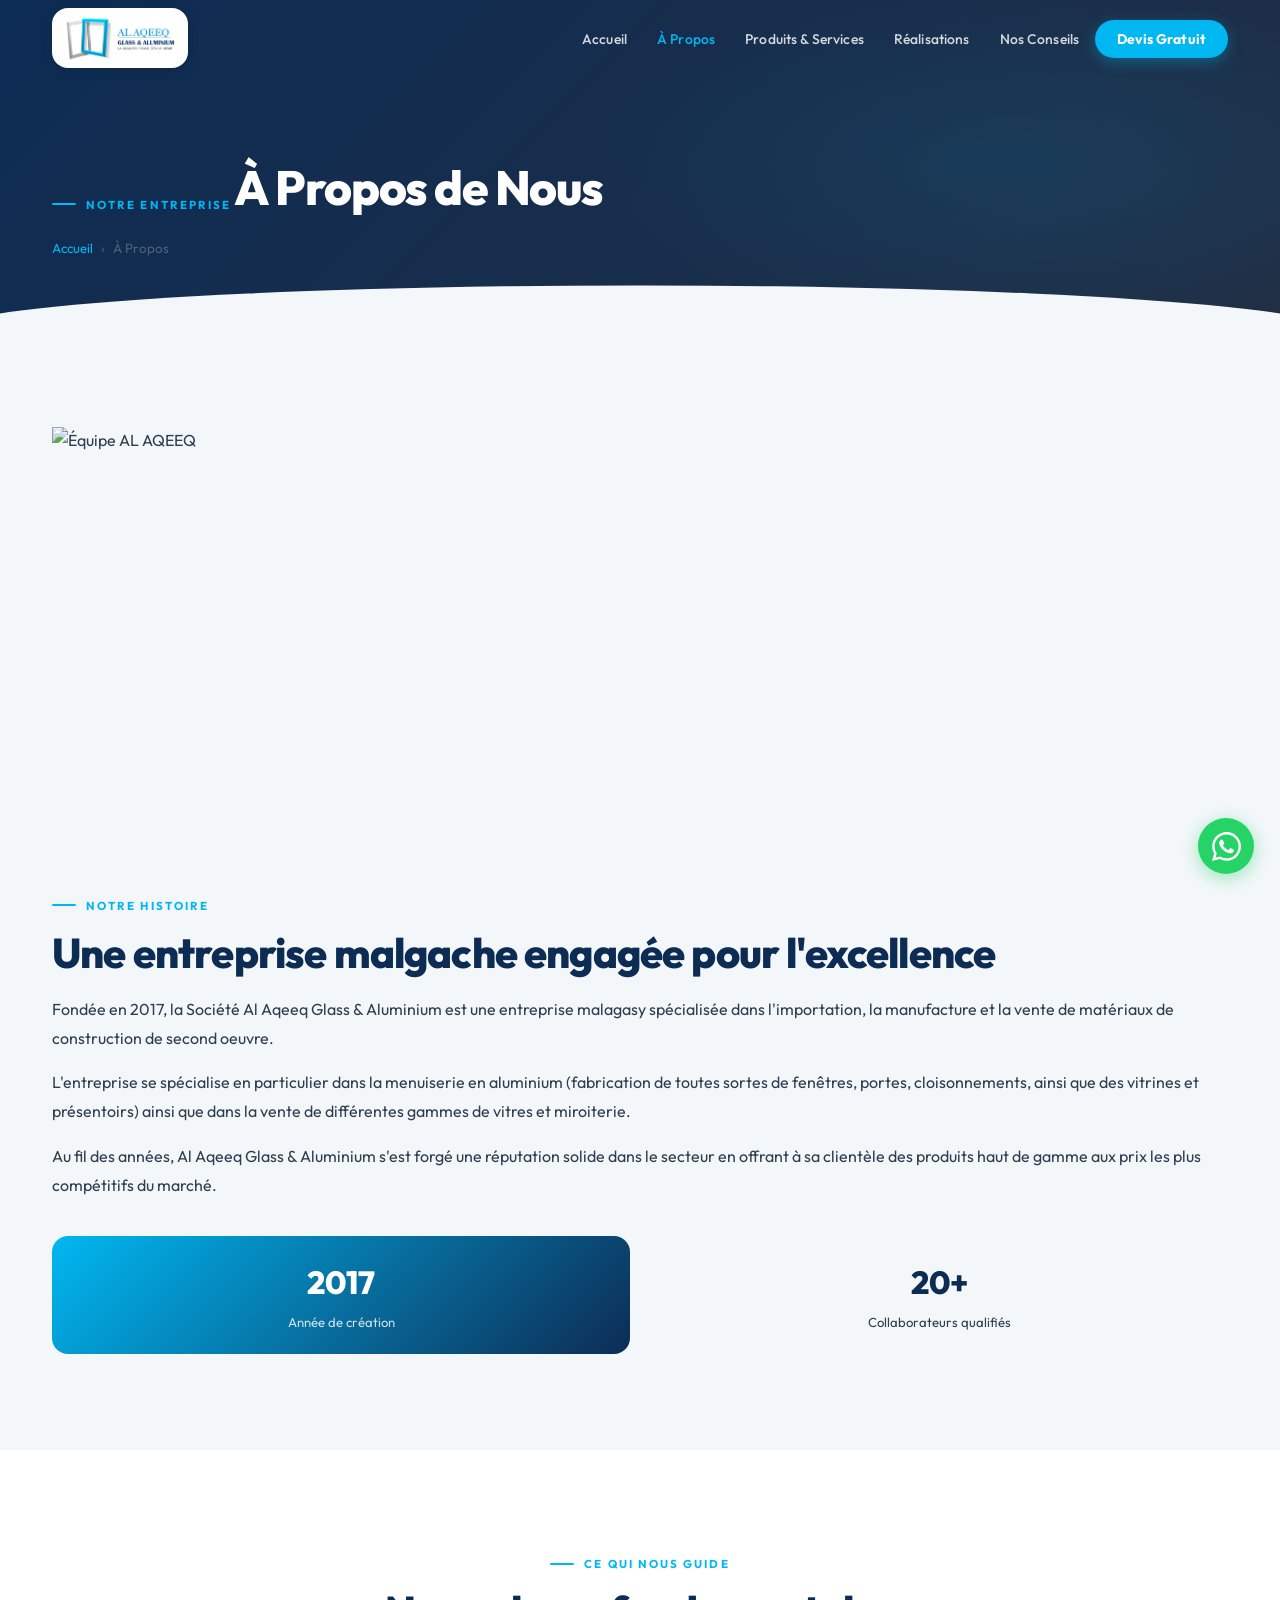
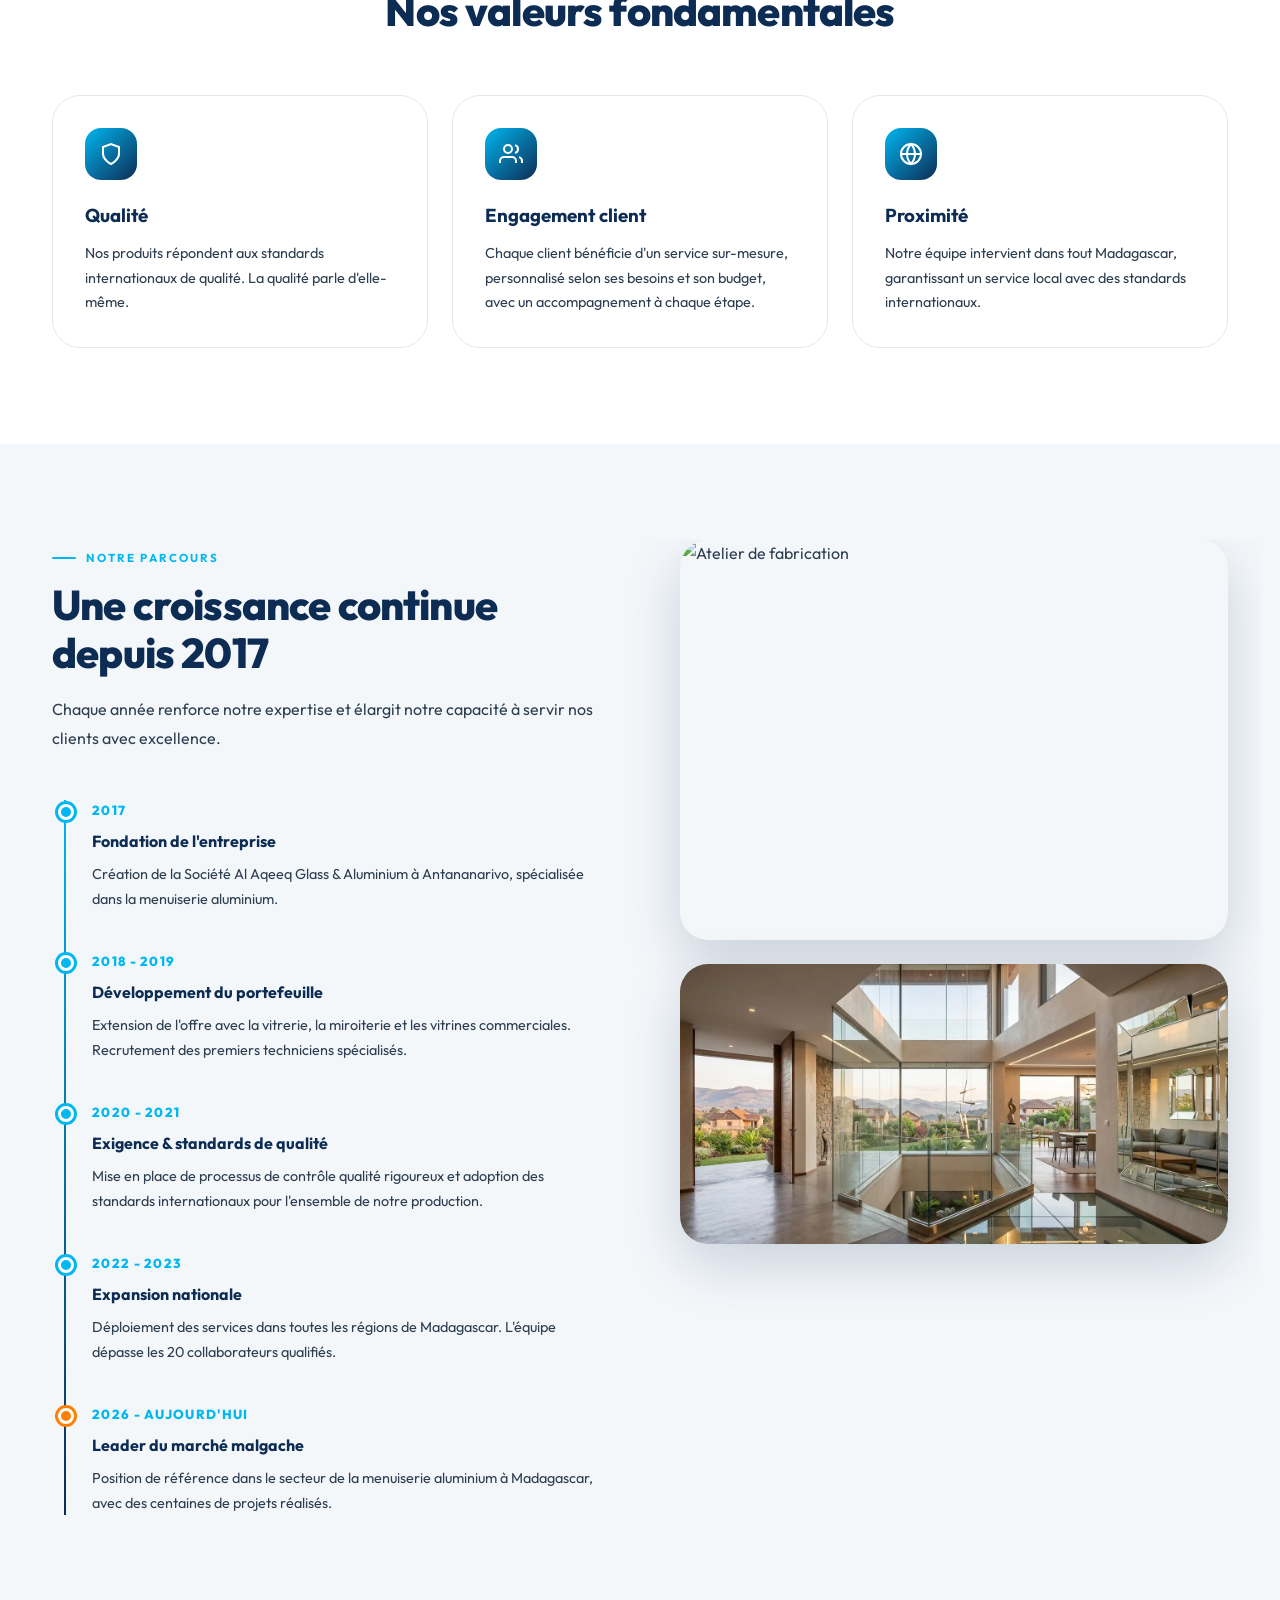
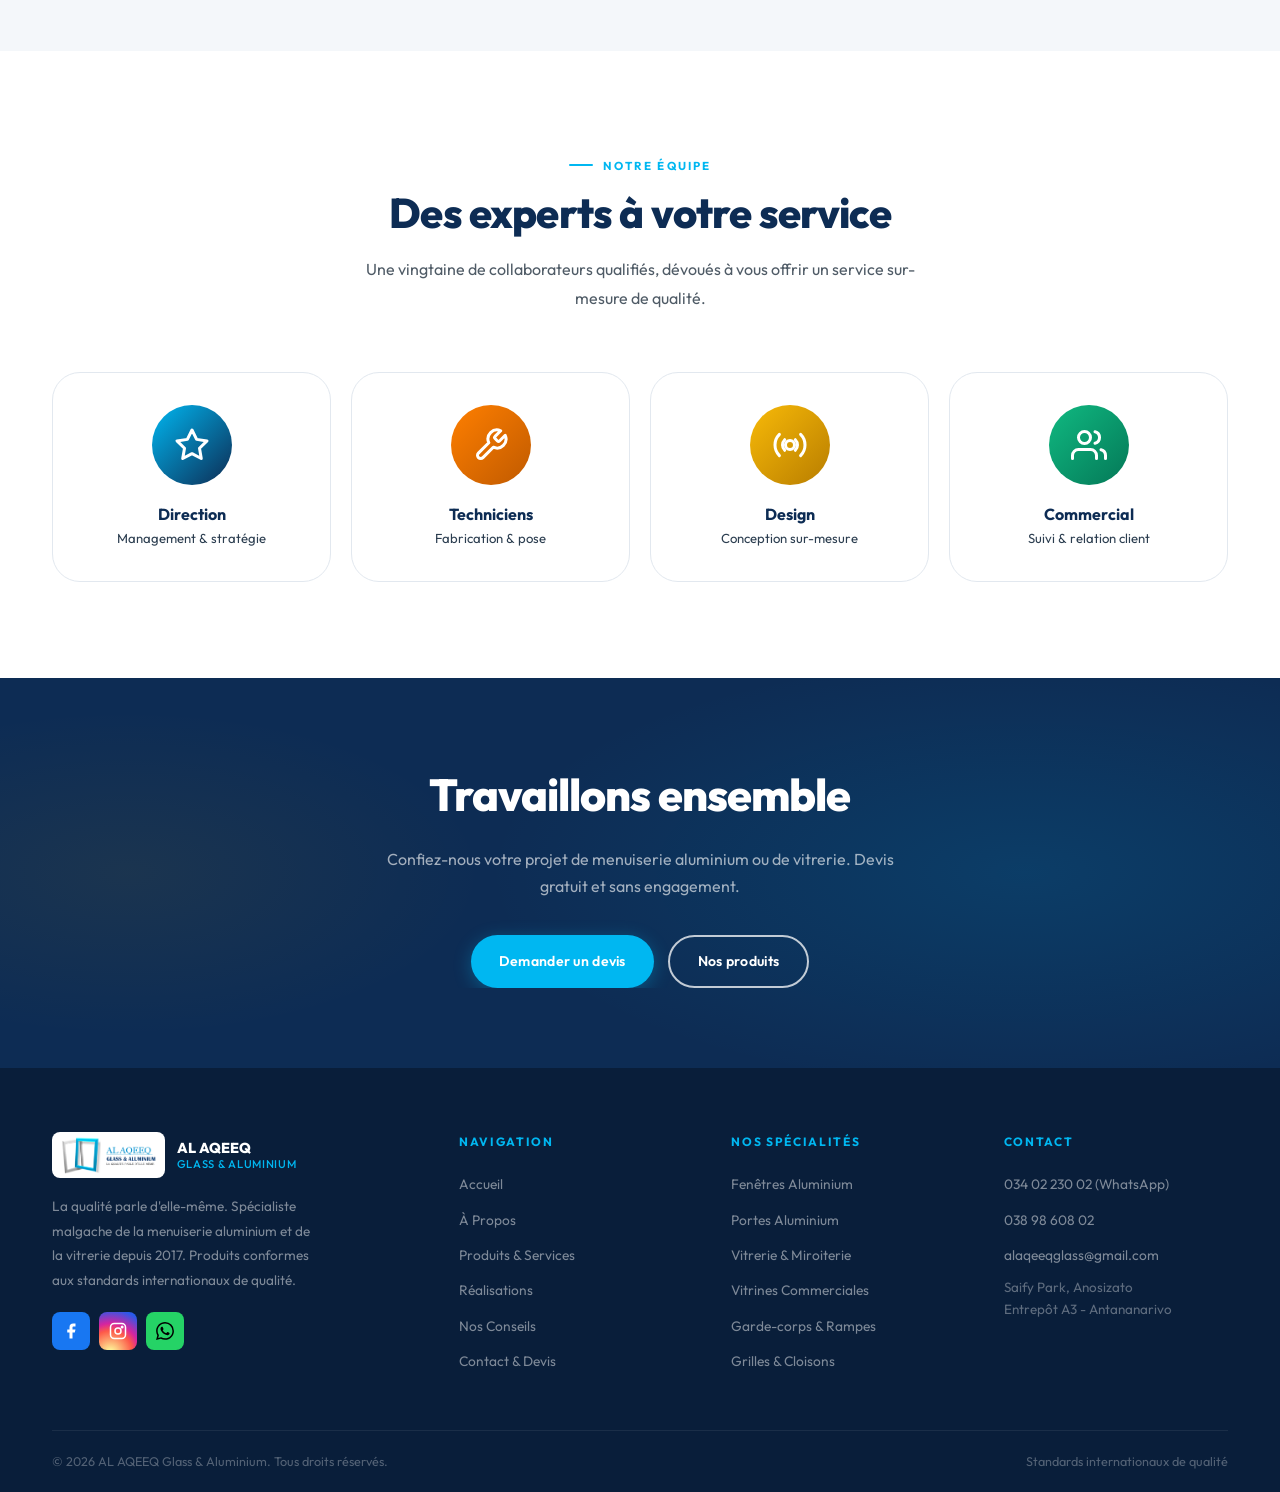
==== commit b8731505: "Rename apropos (2).html to apropos.html" ====
--- a/apropos.html
+++ b/apropos.html
@@ -1051,10 +1051,130 @@
     .value-icon { width:52px; height:52px; border-radius:var(--r-md); background:linear-gradient(135deg,var(--cyan),var(--navy)); display:flex; align-items:center; justify-content:center; margin-bottom:20px; }
     .value-icon svg { width:24px; height:24px; color:white; stroke:white; }
 
-    .team-card { text-align:center; padding:28px 20px; background:var(--white); border-radius:var(--r-lg); border:1px solid var(--grey-al); transition:var(--transition); }
-    .team-card:hover { transform:translateY(-6px); box-shadow:var(--shadow-md); }
-    .team-avatar { width:80px; height:80px; border-radius:50%; background:linear-gradient(135deg,var(--cyan),var(--navy)); display:flex; align-items:center; justify-content:center; margin:0 auto 16px; }
+    /* ── Team cards ───────────────────────────────────────── */
+    .team-card {
+      text-align:center; padding:32px 20px;
+      background:var(--white); border-radius:var(--r-lg);
+      border:1px solid var(--grey-al);
+      transition: transform .4s var(--ease), box-shadow .4s var(--ease), border-color .4s;
+      position: relative; overflow: hidden;
+    }
+    .team-card::after {
+      content:''; position:absolute; bottom:0; left:0; right:0; height:3px;
+      background:linear-gradient(90deg,var(--cyan),var(--navy));
+      transform:scaleX(0); transform-origin:left;
+      transition:transform .4s var(--ease);
+    }
+    .team-card:hover { transform:translateY(-8px); box-shadow:var(--shadow-lg); border-color:transparent; }
+    .team-card:hover::after { transform:scaleX(1); }
+    .team-avatar {
+      width:80px; height:80px; border-radius:50%;
+      background:linear-gradient(135deg,var(--cyan),var(--navy));
+      display:flex; align-items:center; justify-content:center;
+      margin:0 auto 16px;
+      transition: transform .4s var(--ease), box-shadow .4s var(--ease);
+    }
+    .team-card:hover .team-avatar {
+      transform: scale(1.1) rotate(6deg);
+      box-shadow: 0 8px 24px rgba(0,183,241,.35);
+    }
     .team-avatar svg { width:36px; height:36px; stroke:white; }
+
+    /* ── Premium scroll animations ────────────────────────── */
+    [data-reveal] {
+      opacity: 0;
+      transform: translateY(36px);
+      transition: opacity .7s var(--ease), transform .7s var(--ease);
+    }
+    [data-reveal="left"]  { transform: translateX(-40px); }
+    [data-reveal="right"] { transform: translateX(40px); }
+    [data-reveal="scale"] { transform: scale(.92); }
+    [data-reveal].revealed {
+      opacity: 1;
+      transform: none;
+    }
+    [data-reveal-delay="1"] { transition-delay: .1s }
+    [data-reveal-delay="2"] { transition-delay: .2s }
+    [data-reveal-delay="3"] { transition-delay: .3s }
+    [data-reveal-delay="4"] { transition-delay: .4s }
+    [data-reveal-delay="5"] { transition-delay: .5s }
+
+    /* ── Value card hover glow ────────────────────────────── */
+    .value-card {
+      background:var(--white); border-radius:var(--r-lg);
+      padding:32px; border:1px solid var(--grey-al);
+      transition: transform .4s var(--ease), box-shadow .4s var(--ease), border-color .4s;
+      position:relative; overflow:hidden;
+    }
+    .value-card::before {
+      content:''; position:absolute; inset:0;
+      background: radial-gradient(circle at 50% 0%, rgba(0,183,241,.08) 0%, transparent 70%);
+      opacity:0; transition:opacity .4s;
+    }
+    .value-card:hover { transform:translateY(-8px); box-shadow:var(--shadow-lg); border-color:transparent; }
+    .value-card:hover::before { opacity:1; }
+    .value-icon {
+      width:52px; height:52px; border-radius:var(--r-md);
+      background:linear-gradient(135deg,var(--cyan),var(--navy));
+      display:flex; align-items:center; justify-content:center; margin-bottom:20px;
+      transition: transform .4s var(--ease), box-shadow .4s var(--ease);
+    }
+    .value-card:hover .value-icon {
+      transform: scale(1.12) rotate(-6deg);
+      box-shadow: 0 6px 20px rgba(0,183,241,.35);
+    }
+    .value-icon svg { width:24px; height:24px; color:white; stroke:white; }
+
+    /* ── Timeline dot pulse on hover ─────────────────────── */
+    .timeline-dot {
+      transition: transform .3s var(--ease), box-shadow .3s var(--ease);
+    }
+    .timeline-item:hover .timeline-dot {
+      transform: scale(1.4);
+      box-shadow: 0 0 0 6px rgba(0,183,241,.2);
+    }
+    .timeline-item {
+      transition: padding-left .3s var(--ease);
+    }
+    .timeline-item:hover { padding-left: 6px; }
+
+    /* ── Page banner animated underline ──────────────────── */
+    .page-banner-title {
+      position: relative; display: inline-block;
+    }
+
+    /* ── Stats mini grid pop-in ──────────────────────────── */
+    .stats-mini-grid > div {
+      transition: transform .35s var(--ease), box-shadow .35s var(--ease);
+    }
+    .stats-mini-grid > div:hover {
+      transform: translateY(-4px) scale(1.02);
+      box-shadow: var(--shadow-md);
+    }
+
+    /* ── CTA band btn pulse ──────────────────────────────── */
+    .cta-band .btn-primary {
+      animation: ctaPulse 3s ease-in-out infinite;
+    }
+    @keyframes ctaPulse {
+      0%,100% { box-shadow: 0 4px 18px rgba(0,183,241,.32) }
+      50%      { box-shadow: 0 4px 32px rgba(0,183,241,.60) }
+    }
+
+    /* ── About image subtle float ────────────────────────── */
+    .about-main-img {
+      animation: imgFloat 6s ease-in-out infinite;
+    }
+    @keyframes imgFloat {
+      0%,100% { box-shadow: var(--shadow-lg); }
+      50%      { box-shadow: 0 28px 64px rgba(13,44,84,.22); }
+    }
+
+    /* ── Responsive: reduce motion ───────────────────────── */
+    @media (prefers-reduced-motion: reduce) {
+      [data-reveal], .team-avatar, .value-icon,
+      .about-main-img, .cta-band .btn-primary { animation:none!important; transition:none!important; }
+    }
   </style>
 </head>
 <body>
@@ -1077,7 +1197,7 @@
 <section class="section section-light">
   <div class="container">
     <div class="about-grid">
-      <div data-animate>
+      <div data-animate data-reveal="left">
         <img
           src="https://images.unsplash.com/photo-1600585154340-be6161a56a0c?w=800&q=80"
           alt="Équipe AL AQEEQ"
@@ -1085,7 +1205,7 @@
           style="height:460px;object-position:center center;"
         >
       </div>
-      <div data-animate data-animate-delay="2">
+      <div data-animate data-animate-delay="2" data-reveal="right">
         <p class="section-tag">Notre histoire</p>
         <h2 class="section-title">Une entreprise malgache engagée pour l'excellence</h2>
         <p style="color:var(--grey-steel);line-height:1.8;margin-bottom:16px;">
@@ -1120,21 +1240,21 @@
       <h2 class="section-title">Nos valeurs fondamentales</h2>
     </div>
     <div class="values-grid">
-      <div class="value-card" data-animate data-animate-delay="1">
+      <div class="value-card" data-animate data-animate-delay="1" data-reveal data-reveal-delay="1">
         <div class="value-icon">
           <svg viewBox="0 0 24 24" fill="none" stroke-width="2"><path d="M12 22s8-4 8-10V5l-8-3-8 3v7c0 6 8 10 8 10z"/></svg>
         </div>
         <h3 style="font-family:var(--font-main);font-weight:700;color:var(--navy);margin-bottom:10px;">Qualité</h3>
         <p style="font-size:.9rem;color:var(--grey-steel);line-height:1.7;">Nos produits répondent aux standards internationaux de qualité. La qualité parle d'elle-même.</p>
       </div>
-      <div class="value-card" data-animate data-animate-delay="2">
+      <div class="value-card" data-animate data-animate-delay="2" data-reveal data-reveal-delay="2">
         <div class="value-icon">
           <svg viewBox="0 0 24 24" fill="none" stroke-width="2"><path d="M17 21v-2a4 4 0 0 0-4-4H5a4 4 0 0 0-4 4v2"/><circle cx="9" cy="7" r="4"/><path d="M23 21v-2a4 4 0 0 0-3-3.87"/><path d="M16 3.13a4 4 0 0 1 0 7.75"/></svg>
         </div>
         <h3 style="font-family:var(--font-main);font-weight:700;color:var(--navy);margin-bottom:10px;">Engagement client</h3>
         <p style="font-size:.9rem;color:var(--grey-steel);line-height:1.7;">Chaque client bénéficie d'un service sur-mesure, personnalisé selon ses besoins et son budget, avec un accompagnement à chaque étape.</p>
       </div>
-      <div class="value-card" data-animate data-animate-delay="3">
+      <div class="value-card" data-animate data-animate-delay="3" data-reveal data-reveal-delay="3">
         <div class="value-icon">
           <svg viewBox="0 0 24 24" fill="none" stroke-width="2"><circle cx="12" cy="12" r="10"/><path d="M2 12h20M12 2a15.3 15.3 0 0 1 4 10 15.3 15.3 0 0 1-4 10 15.3 15.3 0 0 1-4-10 15.3 15.3 0 0 1 4-10z"/></svg>
         </div>
@@ -1211,23 +1331,31 @@
       <p class="section-sub" style="margin:0 auto;">Une vingtaine de collaborateurs qualifiés, dévoués à vous offrir un service sur-mesure de qualité.</p>
     </div>
     <div class="team-grid">
-      <div class="team-card" data-animate data-animate-delay="1">
-        <div class="team-avatar"><svg viewBox="0 0 24 24" fill="none" stroke-width="2"><circle cx="12" cy="8" r="4"/><path d="M4 20c0-4 3.6-7 8-7s8 3 8 7"/></svg></div>
+      <div class="team-card" data-animate data-animate-delay="1" data-reveal data-reveal-delay="1">
+        <div class="team-avatar" style="background:linear-gradient(135deg,var(--cyan),var(--navy));">
+          <svg viewBox="0 0 24 24" fill="none" stroke="white" stroke-width="2" stroke-linecap="round" stroke-linejoin="round" width="36" height="36"><path d="M12 2l3.09 6.26L22 9.27l-5 4.87 1.18 6.88L12 17.77l-6.18 3.25L7 14.14 2 9.27l6.91-1.01L12 2z"/></svg>
+        </div>
         <h4 style="font-family:var(--font-main);font-weight:700;color:var(--navy);">Direction</h4>
         <p style="font-size:.82rem;color:var(--grey-steel);">Management &amp; stratégie</p>
       </div>
-      <div class="team-card" data-animate data-animate-delay="2">
-        <div class="team-avatar" style="background:linear-gradient(135deg,var(--orange),#e06f00);"><svg viewBox="0 0 24 24" fill="none" stroke="white" stroke-width="2"><rect x="2" y="3" width="20" height="14" rx="2"/><line x1="8" y1="21" x2="16" y2="21"/><line x1="12" y1="17" x2="12" y2="21"/></svg></div>
+      <div class="team-card" data-animate data-animate-delay="2" data-reveal data-reveal-delay="2">
+        <div class="team-avatar" style="background:linear-gradient(135deg,var(--orange),#c05a00);">
+          <svg viewBox="0 0 24 24" fill="none" stroke="white" stroke-width="2" stroke-linecap="round" stroke-linejoin="round" width="36" height="36"><path d="M14.7 6.3a1 1 0 0 0 0 1.4l1.6 1.6a1 1 0 0 0 1.4 0l3.77-3.77a6 6 0 0 1-7.94 7.94l-6.91 6.91a2.12 2.12 0 0 1-3-3l6.91-6.91a6 6 0 0 1 7.94-7.94l-3.76 3.76z"/></svg>
+        </div>
         <h4 style="font-family:var(--font-main);font-weight:700;color:var(--navy);">Techniciens</h4>
         <p style="font-size:.82rem;color:var(--grey-steel);">Fabrication &amp; pose</p>
       </div>
-      <div class="team-card" data-animate data-animate-delay="3">
-        <div class="team-avatar" style="background:linear-gradient(135deg,var(--gold),#d9a200);"><svg viewBox="0 0 24 24" fill="none" stroke="white" stroke-width="2"><path d="M12 20h9"/><path d="M16.5 3.5a2.121 2.121 0 0 1 3 3L7 19l-4 1 1-4L16.5 3.5z"/></svg></div>
+      <div class="team-card" data-animate data-animate-delay="3" data-reveal data-reveal-delay="3">
+        <div class="team-avatar" style="background:linear-gradient(135deg,var(--gold),#b87d00);">
+          <svg viewBox="0 0 24 24" fill="none" stroke="white" stroke-width="2" stroke-linecap="round" stroke-linejoin="round" width="36" height="36"><circle cx="12" cy="12" r="3"/><path d="M19.07 4.93a10 10 0 0 1 0 14.14"/><path d="M4.93 4.93a10 10 0 0 0 0 14.14"/><path d="M15.54 8.46a5 5 0 0 1 0 7.07"/><path d="M8.46 8.46a5 5 0 0 0 0 7.07"/></svg>
+        </div>
         <h4 style="font-family:var(--font-main);font-weight:700;color:var(--navy);">Design</h4>
         <p style="font-size:.82rem;color:var(--grey-steel);">Conception sur-mesure</p>
       </div>
-      <div class="team-card" data-animate data-animate-delay="4">
-        <div class="team-avatar" style="background:linear-gradient(135deg,var(--mint),#5cc9a7);"><svg viewBox="0 0 24 24" fill="none" stroke="white" stroke-width="2.5" stroke-linecap="round" stroke-linejoin="round"><path d="M20 21v-2a4 4 0 0 0-4-4H8a4 4 0 0 0-4 4v2"/><circle cx="12" cy="7" r="4"/><polyline points="16 11 18 13 22 9"/></svg></div>
+      <div class="team-card" data-animate data-animate-delay="4" data-reveal data-reveal-delay="4">
+        <div class="team-avatar" style="background:linear-gradient(135deg,#10b981,#047857);">
+          <svg viewBox="0 0 24 24" fill="none" stroke="white" stroke-width="2" stroke-linecap="round" stroke-linejoin="round" width="36" height="36"><path d="M17 21v-2a4 4 0 0 0-4-4H5a4 4 0 0 0-4 4v2"/><circle cx="9" cy="7" r="4"/><path d="M23 21v-2a4 4 0 0 0-3-3.87"/><path d="M16 3.13a4 4 0 0 1 0 7.75"/></svg>
+        </div>
         <h4 style="font-family:var(--font-main);font-weight:700;color:var(--navy);">Commercial</h4>
         <p style="font-size:.82rem;color:var(--grey-steel);">Suivi &amp; relation client</p>
       </div>
@@ -1536,6 +1664,147 @@
   });
 });
 
+<script>
+/* ── Premium Animations – À Propos ───────────────────────── */
+(function () {
+
+  /* 1. Directional reveal on scroll (data-reveal) */
+  const revealEls = document.querySelectorAll('[data-reveal]');
+  if (revealEls.length) {
+    const ro = new IntersectionObserver(entries => {
+      entries.forEach(e => {
+        if (e.isIntersecting) {
+          e.target.classList.add('revealed');
+          ro.unobserve(e.target);
+        }
+      });
+    }, { threshold: 0.12 });
+    revealEls.forEach(el => ro.observe(el));
+  }
+
+  /* 2. Staggered section-tag + section-title entrance */
+  document.querySelectorAll('.section-tag, .section-title').forEach((el, i) => {
+    el.style.opacity = '0';
+    el.style.transform = 'translateY(20px)';
+    el.style.transition = `opacity .6s ease ${i * 0.08}s, transform .6s ease ${i * 0.08}s`;
+    const io = new IntersectionObserver(entries => {
+      entries.forEach(e => {
+        if (e.isIntersecting) {
+          e.target.style.opacity = '1';
+          e.target.style.transform = 'none';
+          io.unobserve(e.target);
+        }
+      });
+    }, { threshold: 0.2 });
+    io.observe(el);
+  });
+
+  /* 3. Timeline items: slide-in from left with stagger */
+  document.querySelectorAll('.timeline-item').forEach((item, i) => {
+    item.style.opacity = '0';
+    item.style.transform = 'translateX(-28px)';
+    item.style.transition = `opacity .55s ease ${i * 0.13}s, transform .55s ease ${i * 0.13}s`;
+    const io = new IntersectionObserver(entries => {
+      entries.forEach(e => {
+        if (e.isIntersecting) {
+          e.target.style.opacity = '1';
+          e.target.style.transform = 'none';
+          io.unobserve(e.target);
+        }
+      });
+    }, { threshold: 0.15 });
+    io.observe(item);
+  });
+
+  /* 4. Timeline dot animated fill on scroll */
+  document.querySelectorAll('.timeline-dot').forEach((dot, i) => {
+    dot.style.transform = 'scale(0)';
+    dot.style.transition = `transform .4s cubic-bezier(.34,1.56,.64,1) ${i * 0.13 + 0.1}s`;
+    const io = new IntersectionObserver(entries => {
+      entries.forEach(e => {
+        if (e.isIntersecting) {
+          e.target.style.transform = 'scale(1)';
+          io.unobserve(e.target);
+        }
+      });
+    }, { threshold: 0.5 });
+    io.observe(dot);
+  });
+
+  /* 5. Parallax on about image (subtle, desktop only) */
+  const aboutImg = document.querySelector('.about-main-img');
+  if (aboutImg && window.innerWidth > 768) {
+    window.addEventListener('scroll', () => {
+      const rect = aboutImg.getBoundingClientRect();
+      const vy = (rect.top / window.innerHeight) * 14;
+      aboutImg.style.transform = `translateY(${vy}px)`;
+    }, { passive: true });
+  }
+
+  /* 6. Page banner title: letter-by-letter fade-in */
+  const bannerTitle = document.querySelector('.page-banner-title');
+  if (bannerTitle) {
+    const text = bannerTitle.textContent;
+    bannerTitle.innerHTML = text.split('').map((ch, i) =>
+      `<span style="display:inline-block;opacity:0;transform:translateY(14px);
+       animation:letterIn .5s ease ${i * 0.03 + 0.1}s forwards;">${ch === ' ' ? '&nbsp;' : ch}</span>`
+    ).join('');
+  }
+
+  /* 7. Section-tag line draw animation */
+  const style = document.createElement('style');
+  style.textContent = `
+    @keyframes letterIn {
+      to { opacity:1; transform:translateY(0); }
+    }
+    .timeline-item:hover .timeline-h {
+      color: var(--cyan);
+      transition: color .25s ease;
+    }
+    .timeline-year {
+      transition: letter-spacing .25s ease;
+    }
+    .timeline-item:hover .timeline-year {
+      letter-spacing: .15em;
+    }
+    /* Stats mini grid counter pop */
+    .stats-mini-grid > div {
+      cursor: default;
+    }
+    /* Team card title color on hover */
+    .team-card:hover h4 {
+      color: var(--cyan);
+      transition: color .3s ease;
+    }
+    /* Value card title on hover */
+    .value-card:hover h3 {
+      color: var(--cyan);
+      transition: color .3s ease;
+    }
+    /* Page banner section-tag fade */
+    .page-banner .section-tag {
+      animation: fadeInDown .6s ease .15s both;
+    }
+    .page-banner .breadcrumb {
+      animation: fadeInUp .5s ease .3s both;
+    }
+  `;
+  document.head.appendChild(style);
+
+  /* 8. Magnetic hover on CTA buttons (subtle) */
+  document.querySelectorAll('.cta-band .btn').forEach(btn => {
+    btn.addEventListener('mousemove', e => {
+      const r = btn.getBoundingClientRect();
+      const dx = (e.clientX - r.left - r.width  / 2) * 0.18;
+      const dy = (e.clientY - r.top  - r.height / 2) * 0.18;
+      btn.style.transform = `translate(${dx}px,${dy}px) translateY(-2px)`;
+    });
+    btn.addEventListener('mouseleave', () => {
+      btn.style.transform = '';
+    });
+  });
+
+})();
 </script>
 </body>
 </html>
